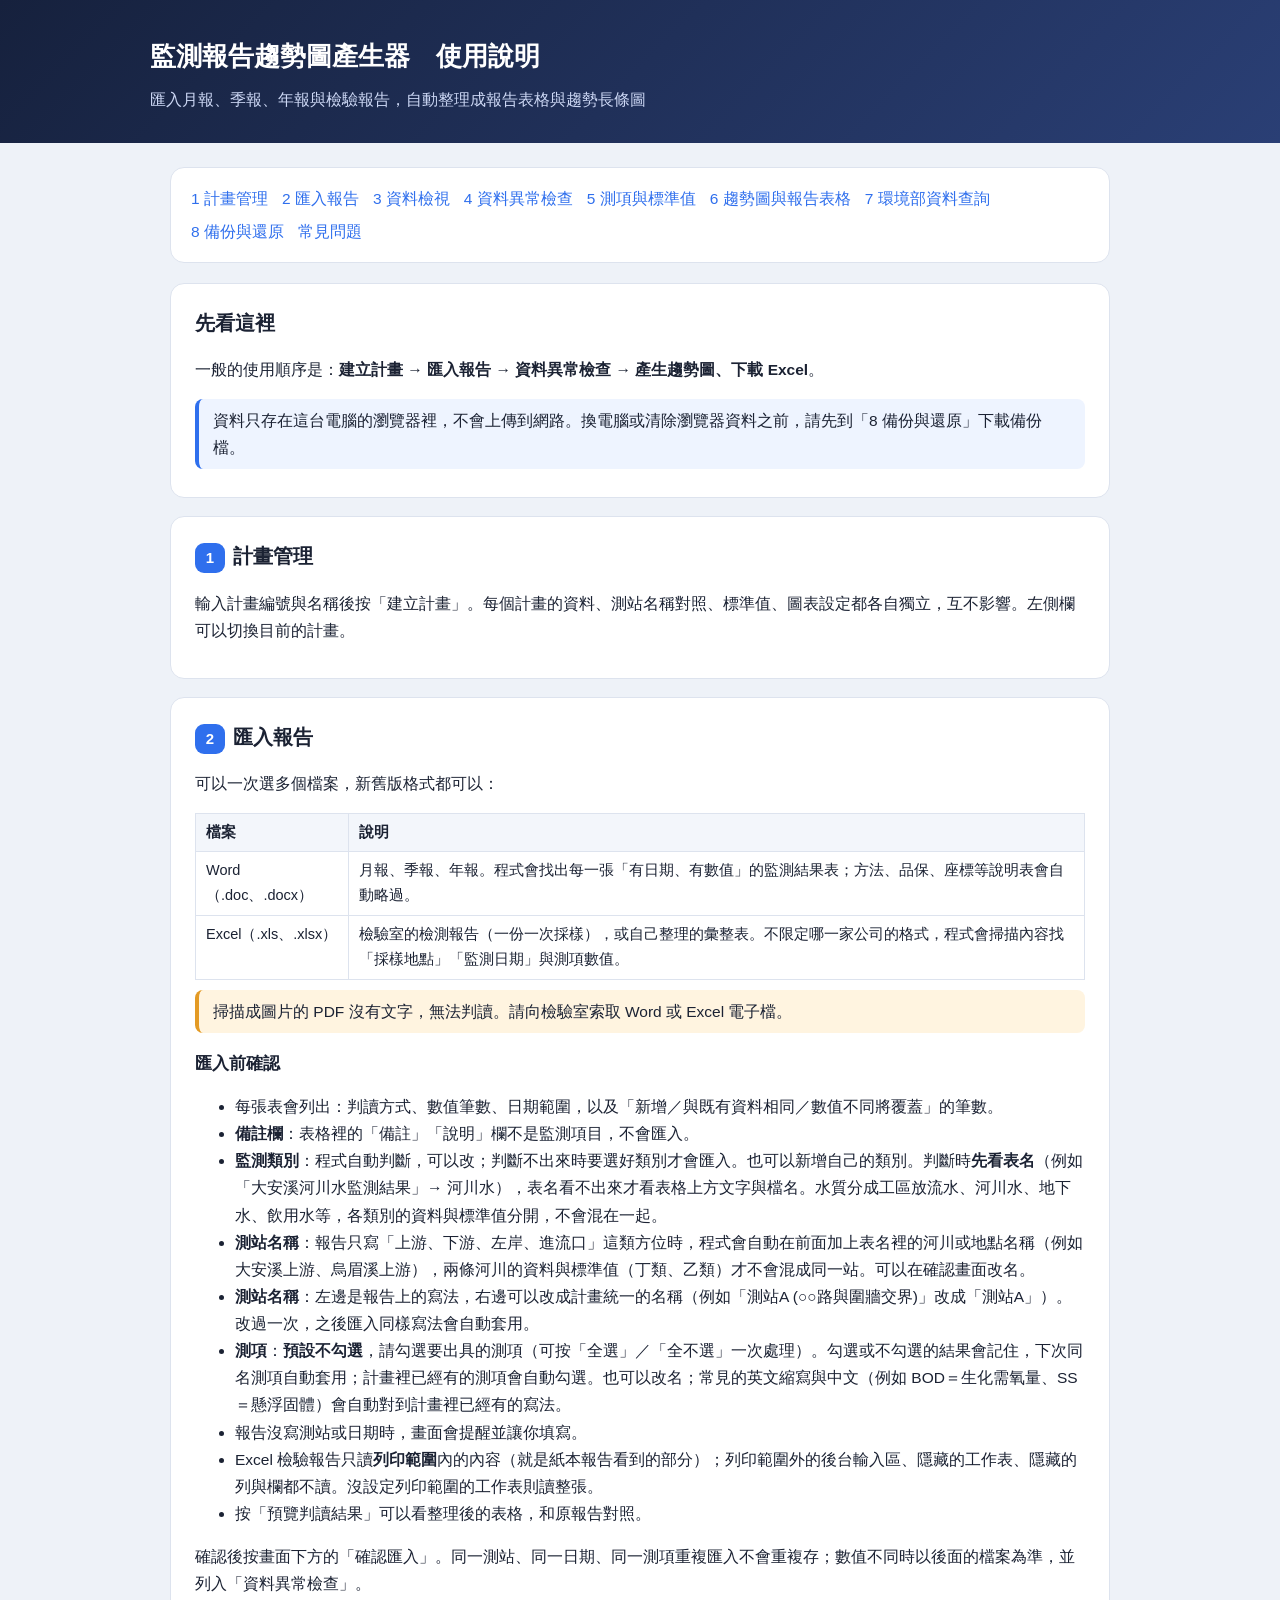
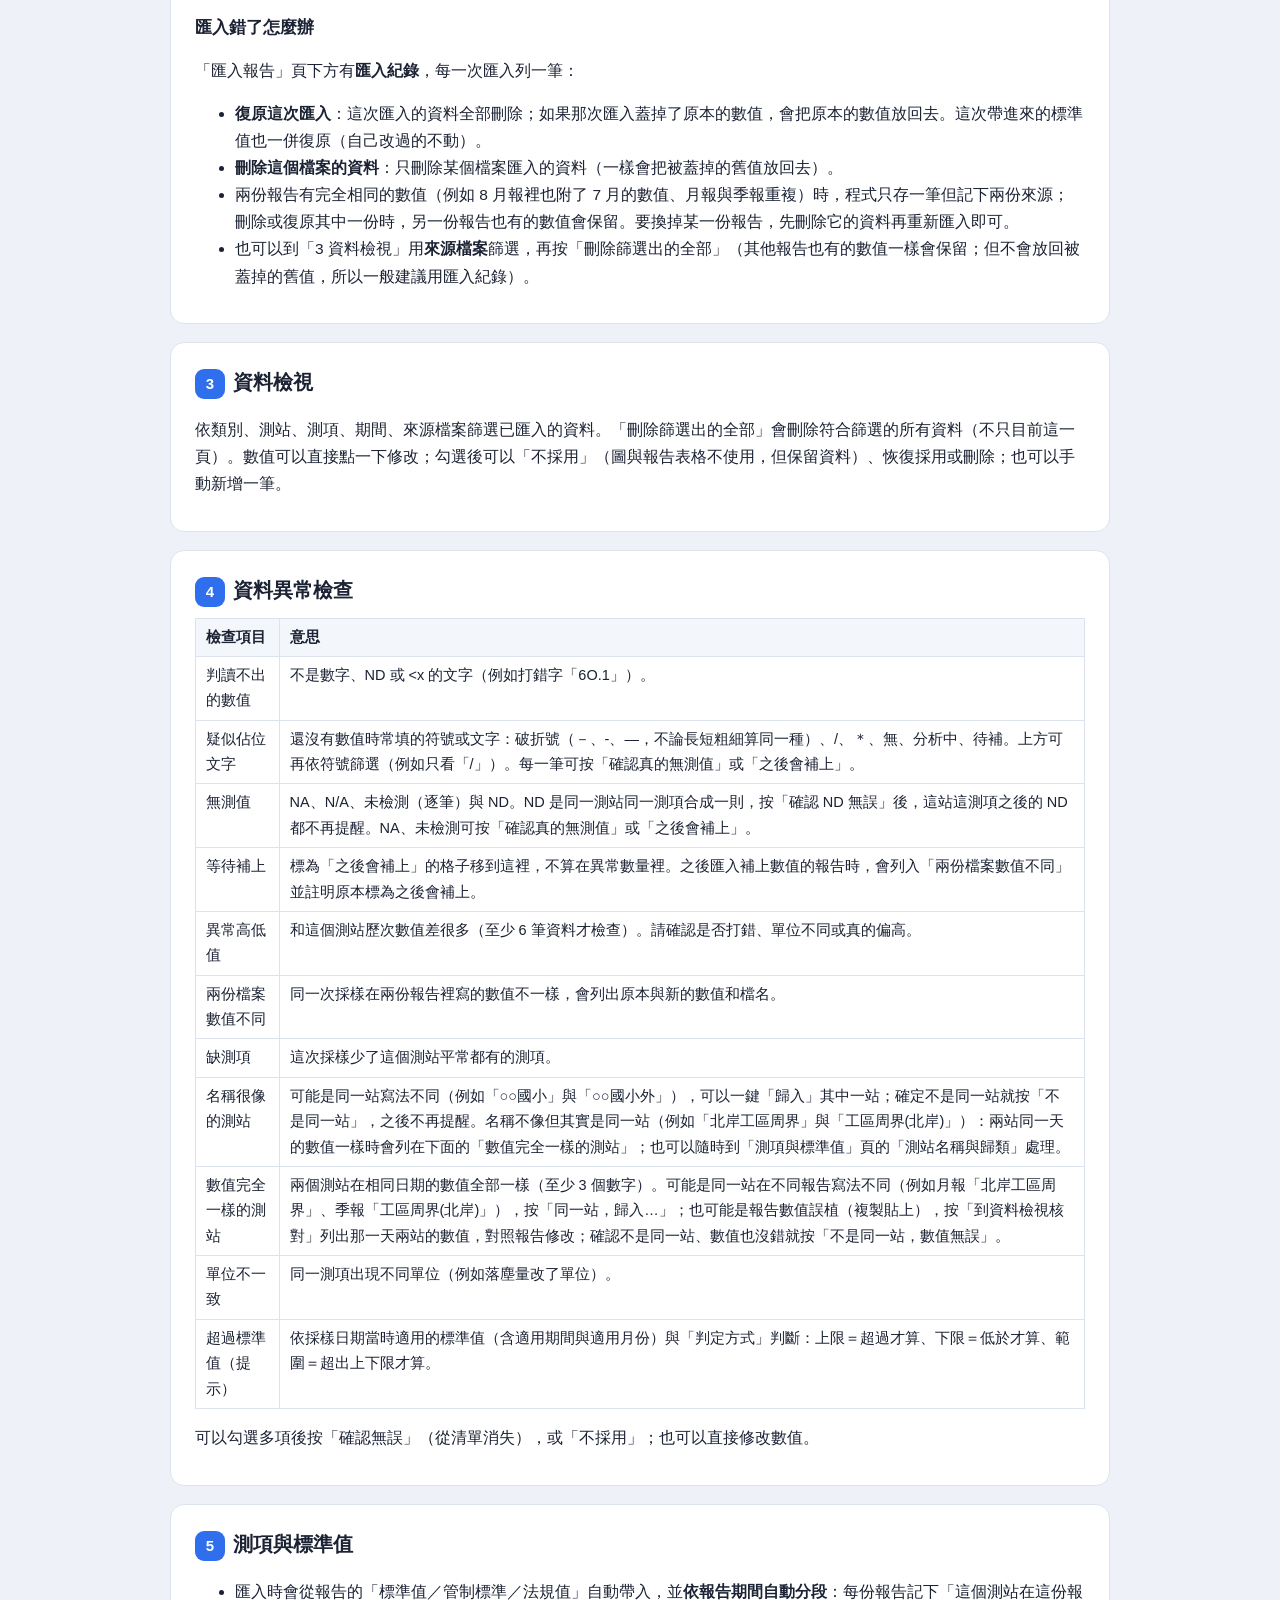
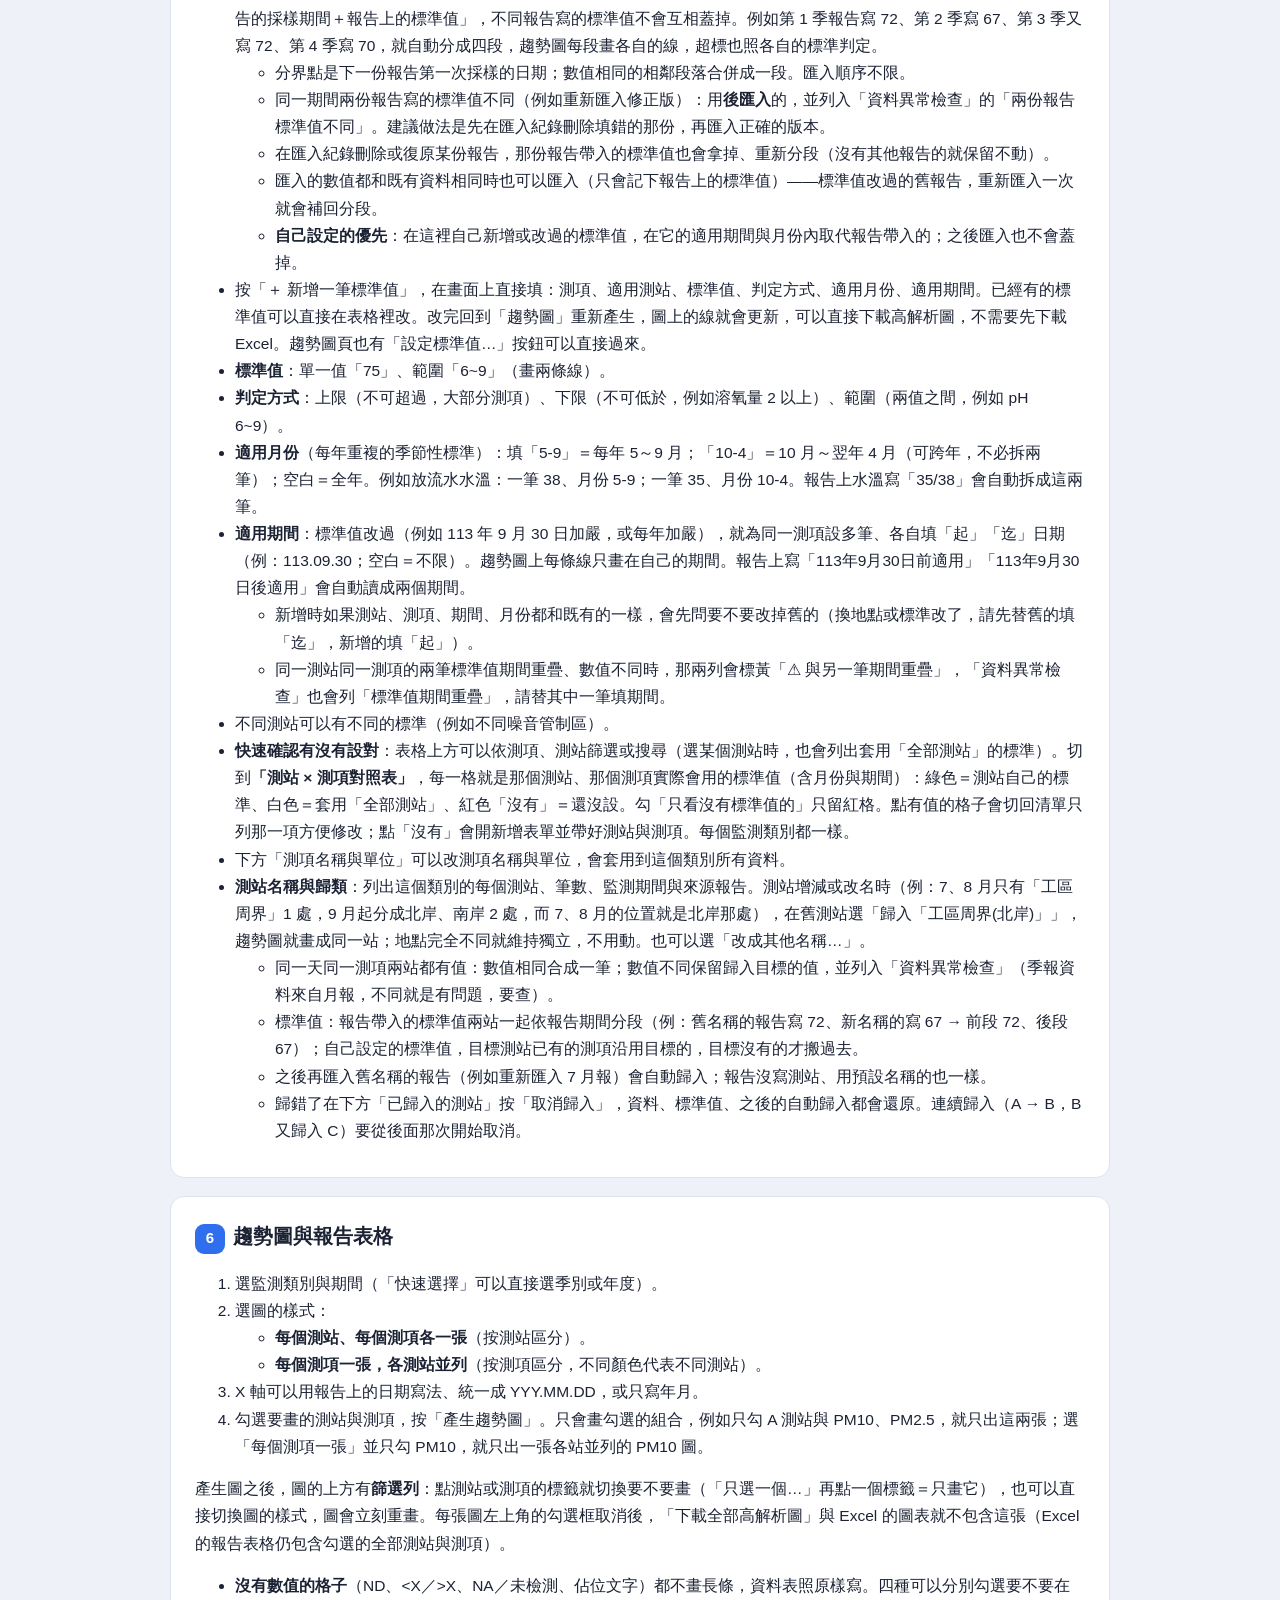
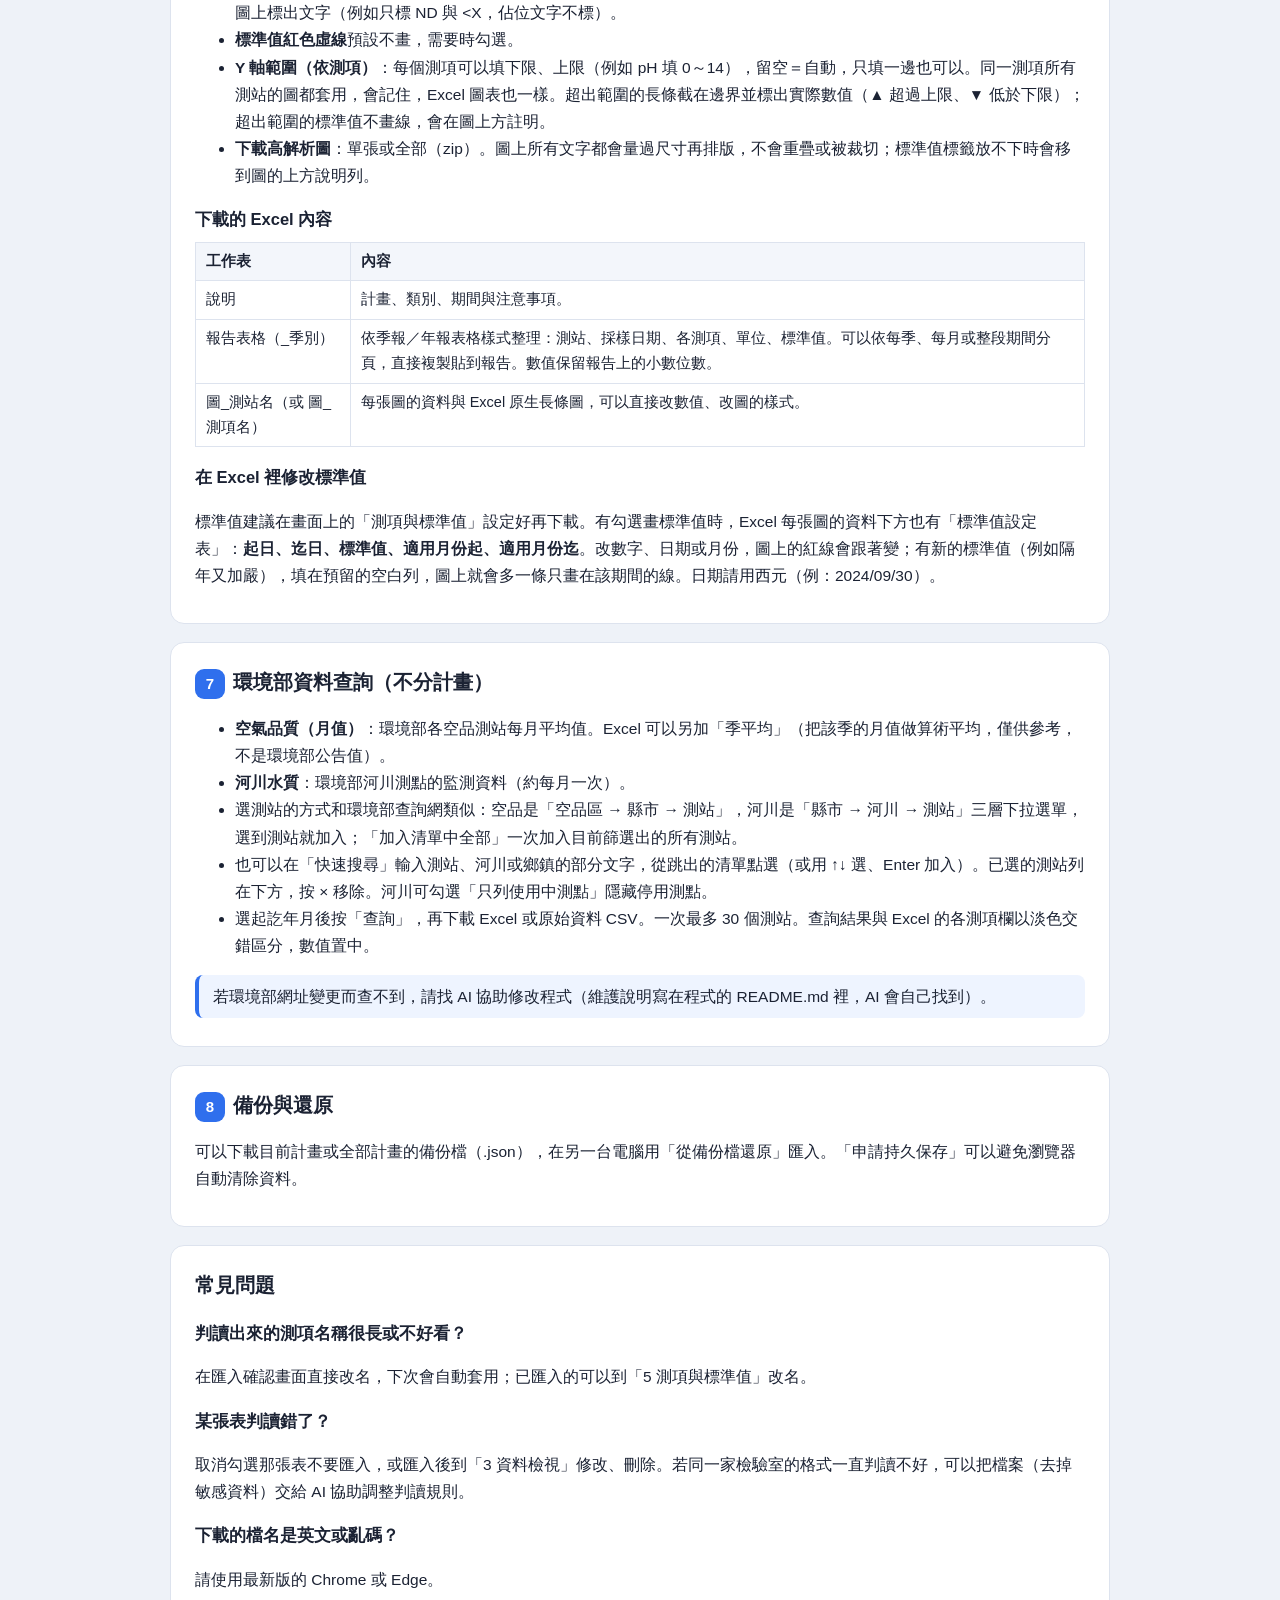
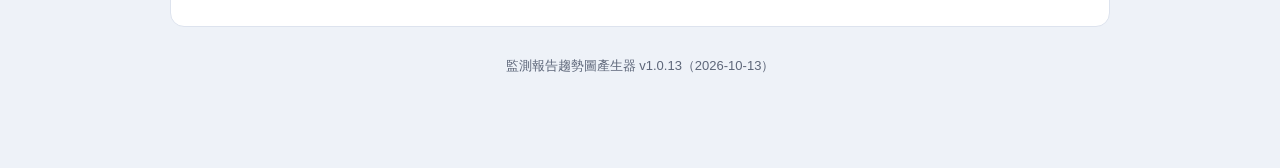
==== 使用說明.html @ b8348042 "v1.0.13" ====
<!doctype html>
<html lang="zh-Hant">
<head>
<meta charset="utf-8">
<meta name="viewport" content="width=device-width, initial-scale=1">
<title>使用說明｜監測報告趨勢圖產生器</title>
<style>
:root { --ink:#1b2233; --muted:#5d6679; --line:#dde3ee; --accent:#2f6fed; --bg:#eef2f8; }
* { box-sizing: border-box; }
body { margin:0; background:var(--bg); color:var(--ink); font-family:"Microsoft JhengHei","微軟正黑體","PingFang TC","Noto Sans TC",sans-serif; line-height:1.75; font-size:15.5px; }
header { background:linear-gradient(135deg,#16213d,#2a3f75); color:#fff; padding:34px 20px 30px; }
header .w, main { max-width:980px; margin:0 auto; }
header h1 { margin:0 0 6px; font-size:26px; }
header p { margin:0; color:#cdd8f5; }
main { padding:24px 20px 60px; }
nav.toc { background:#fff; border:1px solid var(--line); border-radius:14px; padding:14px 20px; margin-bottom:20px; }
nav.toc a { display:inline-block; margin:3px 14px 3px 0; color:var(--accent); text-decoration:none; }
section { background:#fff; border:1px solid var(--line); border-radius:14px; padding:18px 24px; margin-bottom:18px; }
h2 { font-size:20px; margin:4px 0 10px; }
h2 .no { display:inline-grid; place-items:center; width:30px; height:30px; border-radius:9px; background:#2f6fed; color:#fff; font-size:15px; margin-right:8px; }
h3 { font-size:16.5px; margin:16px 0 4px; }
.tip { background:#eef4ff; border-left:4px solid var(--accent); padding:8px 14px; border-radius:8px; margin:10px 0; }
.warn { background:#fff4e0; border-left:4px solid #e39a24; padding:8px 14px; border-radius:8px; margin:10px 0; }
table { border-collapse:collapse; width:100%; margin:8px 0; font-size:14.5px; }
th, td { border:1px solid var(--line); padding:6px 10px; text-align:left; vertical-align:top; }
th { background:#f3f6fb; }
code { background:#f1f3f8; padding:1px 6px; border-radius:5px; }
footer { text-align:center; color:var(--muted); font-size:13px; padding:10px 0 30px; }
</style>
</head>
<body>
<header><div class="w"><h1>監測報告趨勢圖產生器　使用說明</h1><p>匯入月報、季報、年報與檢驗報告，自動整理成報告表格與趨勢長條圖</p></div></header>
<main>
<nav class="toc">
  <a href="#s1">1 計畫管理</a><a href="#s2">2 匯入報告</a><a href="#s3">3 資料檢視</a><a href="#s4">4 資料異常檢查</a><a href="#s5">5 測項與標準值</a><a href="#s6">6 趨勢圖與報告表格</a><a href="#s7">7 環境部資料查詢</a><a href="#s8">8 備份與還原</a><a href="#faq">常見問題</a>
</nav>

<section id="s0">
  <h2>先看這裡</h2>
  <p>一般的使用順序是：<b>建立計畫 → 匯入報告 → 資料異常檢查 → 產生趨勢圖、下載 Excel</b>。</p>
  <div class="tip">資料只存在這台電腦的瀏覽器裡，不會上傳到網路。換電腦或清除瀏覽器資料之前，請先到「8 備份與還原」下載備份檔。</div>
</section>

<section id="s1">
  <h2><span class="no">1</span>計畫管理</h2>
  <p>輸入計畫編號與名稱後按「建立計畫」。每個計畫的資料、測站名稱對照、標準值、圖表設定都各自獨立，互不影響。左側欄可以切換目前的計畫。</p>
</section>

<section id="s2">
  <h2><span class="no">2</span>匯入報告</h2>
  <p>可以一次選多個檔案，新舊版格式都可以：</p>
  <table>
    <tr><th>檔案</th><th>說明</th></tr>
    <tr><td>Word（.doc、.docx）</td><td>月報、季報、年報。程式會找出每一張「有日期、有數值」的監測結果表；方法、品保、座標等說明表會自動略過。</td></tr>
    <tr><td>Excel（.xls、.xlsx）</td><td>檢驗室的檢測報告（一份一次採樣），或自己整理的彙整表。不限定哪一家公司的格式，程式會掃描內容找「採樣地點」「監測日期」與測項數值。</td></tr>
  </table>
  <div class="warn">掃描成圖片的 PDF 沒有文字，無法判讀。請向檢驗室索取 Word 或 Excel 電子檔。</div>
  <h3>匯入前確認</h3>
  <ul>
    <li>每張表會列出：判讀方式、數值筆數、日期範圍，以及「新增／與既有資料相同／數值不同將覆蓋」的筆數。</li>
    <li><b>備註欄</b>：表格裡的「備註」「說明」欄不是監測項目，不會匯入。</li>
    <li><b>監測類別</b>：程式自動判斷，可以改；判斷不出來時要選好類別才會匯入。也可以新增自己的類別。判斷時<b>先看表名</b>（例如「大安溪河川水監測結果」→ 河川水），表名看不出來才看表格上方文字與檔名。水質分成工區放流水、河川水、地下水、飲用水等，各類別的資料與標準值分開，不會混在一起。</li>
    <li><b>測站名稱</b>：報告只寫「上游、下游、左岸、進流口」這類方位時，程式會自動在前面加上表名裡的河川或地點名稱（例如大安溪上游、烏眉溪上游），兩條河川的資料與標準值（丁類、乙類）才不會混成同一站。可以在確認畫面改名。</li>
    <li><b>測站名稱</b>：左邊是報告上的寫法，右邊可以改成計畫統一的名稱（例如「測站A (○○路與圍牆交界)」改成「測站A」）。改過一次，之後匯入同樣寫法會自動套用。</li>
    <li><b>測項</b>：<b>預設不勾選</b>，請勾選要出具的測項（可按「全選」／「全不選」一次處理）。勾選或不勾選的結果會記住，下次同名測項自動套用；計畫裡已經有的測項會自動勾選。也可以改名；常見的英文縮寫與中文（例如 BOD＝生化需氧量、SS＝懸浮固體）會自動對到計畫裡已經有的寫法。</li>
    <li>報告沒寫測站或日期時，畫面會提醒並讓你填寫。</li>
    <li>Excel 檢驗報告只讀<b>列印範圍</b>內的內容（就是紙本報告看到的部分）；列印範圍外的後台輸入區、隱藏的工作表、隱藏的列與欄都不讀。沒設定列印範圍的工作表則讀整張。</li>
    <li>按「預覽判讀結果」可以看整理後的表格，和原報告對照。</li>
  </ul>
  <p>確認後按畫面下方的「確認匯入」。同一測站、同一日期、同一測項重複匯入不會重複存；數值不同時以後面的檔案為準，並列入「資料異常檢查」。</p>
  <h3>匯入錯了怎麼辦</h3>
  <p>「匯入報告」頁下方有<b>匯入紀錄</b>，每一次匯入列一筆：</p>
  <ul>
    <li><b>復原這次匯入</b>：這次匯入的資料全部刪除；如果那次匯入蓋掉了原本的數值，會把原本的數值放回去。這次帶進來的標準值也一併復原（自己改過的不動）。</li>
    <li><b>刪除這個檔案的資料</b>：只刪除某個檔案匯入的資料（一樣會把被蓋掉的舊值放回去）。</li>
    <li>兩份報告有完全相同的數值（例如 8 月報裡也附了 7 月的數值、月報與季報重複）時，程式只存一筆但記下兩份來源；刪除或復原其中一份時，另一份報告也有的數值會保留。要換掉某一份報告，先刪除它的資料再重新匯入即可。</li>
    <li>也可以到「3 資料檢視」用<b>來源檔案</b>篩選，再按「刪除篩選出的全部」（其他報告也有的數值一樣會保留；但不會放回被蓋掉的舊值，所以一般建議用匯入紀錄）。</li>
  </ul>
</section>

<section id="s3">
  <h2><span class="no">3</span>資料檢視</h2>
  <p>依類別、測站、測項、期間、來源檔案篩選已匯入的資料。「刪除篩選出的全部」會刪除符合篩選的所有資料（不只目前這一頁）。數值可以直接點一下修改；勾選後可以「不採用」（圖與報告表格不使用，但保留資料）、恢復採用或刪除；也可以手動新增一筆。</p>
</section>

<section id="s4">
  <h2><span class="no">4</span>資料異常檢查</h2>
  <table>
    <tr><th>檢查項目</th><th>意思</th></tr>
    <tr><td>判讀不出的數值</td><td>不是數字、ND 或 &lt;x 的文字（例如打錯字「6O.1」）。</td></tr>
    <tr><td>疑似佔位文字</td><td>還沒有數值時常填的符號或文字：破折號（－、-、—，不論長短粗細算同一種）、/、＊、無、分析中、待補。上方可再依符號篩選（例如只看「/」）。每一筆可按「確認真的無測值」或「之後會補上」。</td></tr>
    <tr><td>無測值</td><td>NA、N/A、未檢測（逐筆）與 ND。ND 是同一測站同一測項合成一則，按「確認 ND 無誤」後，這站這測項之後的 ND 都不再提醒。NA、未檢測可按「確認真的無測值」或「之後會補上」。</td></tr>
    <tr><td>等待補上</td><td>標為「之後會補上」的格子移到這裡，不算在異常數量裡。之後匯入補上數值的報告時，會列入「兩份檔案數值不同」並註明原本標為之後會補上。</td></tr>
    <tr><td>異常高低值</td><td>和這個測站歷次數值差很多（至少 6 筆資料才檢查）。請確認是否打錯、單位不同或真的偏高。</td></tr>
    <tr><td>兩份檔案數值不同</td><td>同一次採樣在兩份報告裡寫的數值不一樣，會列出原本與新的數值和檔名。</td></tr>
    <tr><td>缺測項</td><td>這次採樣少了這個測站平常都有的測項。</td></tr>
    <tr><td>名稱很像的測站</td><td>可能是同一站寫法不同（例如「○○國小」與「○○國小外」），可以一鍵「歸入」其中一站；確定不是同一站就按「不是同一站」，之後不再提醒。名稱不像但其實是同一站（例如「北岸工區周界」與「工區周界(北岸)」）：兩站同一天的數值一樣時會列在下面的「數值完全一樣的測站」；也可以隨時到「測項與標準值」頁的「測站名稱與歸類」處理。</td></tr>
    <tr><td>數值完全一樣的測站</td><td>兩個測站在相同日期的數值全部一樣（至少 3 個數字）。可能是同一站在不同報告寫法不同（例如月報「北岸工區周界」、季報「工區周界(北岸)」），按「同一站，歸入…」；也可能是報告數值誤植（複製貼上），按「到資料檢視核對」列出那一天兩站的數值，對照報告修改；確認不是同一站、數值也沒錯就按「不是同一站，數值無誤」。</td></tr>
    <tr><td>單位不一致</td><td>同一測項出現不同單位（例如落塵量改了單位）。</td></tr>
    <tr><td>超過標準值（提示）</td><td>依採樣日期當時適用的標準值（含適用期間與適用月份）與「判定方式」判斷：上限＝超過才算、下限＝低於才算、範圍＝超出上下限才算。</td></tr>
  </table>
  <p>可以勾選多項後按「確認無誤」（從清單消失），或「不採用」；也可以直接修改數值。</p>
</section>

<section id="s5">
  <h2><span class="no">5</span>測項與標準值</h2>
  <ul>
    <li>匯入時會從報告的「標準值／管制標準／法規值」自動帶入，並<b>依報告期間自動分段</b>：每份報告記下「這個測站在這份報告的採樣期間＋報告上的標準值」，不同報告寫的標準值不會互相蓋掉。例如第 1 季報告寫 72、第 2 季寫 67、第 3 季又寫 72、第 4 季寫 70，就自動分成四段，趨勢圖每段畫各自的線，超標也照各自的標準判定。
      <ul>
        <li>分界點是下一份報告第一次採樣的日期；數值相同的相鄰段落合併成一段。匯入順序不限。</li>
        <li>同一期間兩份報告寫的標準值不同（例如重新匯入修正版）：用<b>後匯入</b>的，並列入「資料異常檢查」的「兩份報告標準值不同」。建議做法是先在匯入紀錄刪除填錯的那份，再匯入正確的版本。</li>
        <li>在匯入紀錄刪除或復原某份報告，那份報告帶入的標準值也會拿掉、重新分段（沒有其他報告的就保留不動）。</li>
        <li>匯入的數值都和既有資料相同時也可以匯入（只會記下報告上的標準值）——標準值改過的舊報告，重新匯入一次就會補回分段。</li>
        <li><b>自己設定的優先</b>：在這裡自己新增或改過的標準值，在它的適用期間與月份內取代報告帶入的；之後匯入也不會蓋掉。</li>
      </ul></li>
    <li>按「＋ 新增一筆標準值」，在畫面上直接填：測項、適用測站、標準值、判定方式、適用月份、適用期間。已經有的標準值可以直接在表格裡改。改完回到「趨勢圖」重新產生，圖上的線就會更新，可以直接下載高解析圖，不需要先下載 Excel。趨勢圖頁也有「設定標準值…」按鈕可以直接過來。</li>
    <li><b>標準值</b>：單一值「75」、範圍「6~9」（畫兩條線）。</li>
    <li><b>判定方式</b>：上限（不可超過，大部分測項）、下限（不可低於，例如溶氧量 2 以上）、範圍（兩值之間，例如 pH 6~9）。</li>
    <li><b>適用月份</b>（每年重複的季節性標準）：填「5-9」＝每年 5～9 月；「10-4」＝10 月～翌年 4 月（可跨年，不必拆兩筆）；空白＝全年。例如放流水水溫：一筆 38、月份 5-9；一筆 35、月份 10-4。報告上水溫寫「35/38」會自動拆成這兩筆。</li>
    <li><b>適用期間</b>：標準值改過（例如 113 年 9 月 30 日加嚴，或每年加嚴），就為同一測項設多筆、各自填「起」「迄」日期（例：113.09.30；空白＝不限）。趨勢圖上每條線只畫在自己的期間。報告上寫「113年9月30日前適用」「113年9月30日後適用」會自動讀成兩個期間。
      <ul>
        <li>新增時如果測站、測項、期間、月份都和既有的一樣，會先問要不要改掉舊的（換地點或標準改了，請先替舊的填「迄」，新增的填「起」）。</li>
        <li>同一測站同一測項的兩筆標準值期間重疊、數值不同時，那兩列會標黃「⚠ 與另一筆期間重疊」，「資料異常檢查」也會列「標準值期間重疊」，請替其中一筆填期間。</li>
      </ul></li>
    <li>不同測站可以有不同的標準（例如不同噪音管制區）。</li>
    <li><b>快速確認有沒有設對</b>：表格上方可以依測項、測站篩選或搜尋（選某個測站時，也會列出套用「全部測站」的標準）。切到<b>「測站 × 測項對照表」</b>，每一格就是那個測站、那個測項實際會用的標準值（含月份與期間）：綠色＝測站自己的標準、白色＝套用「全部測站」、紅色「沒有」＝還沒設。勾「只看沒有標準值的」只留紅格。點有值的格子會切回清單只列那一項方便修改；點「沒有」會開新增表單並帶好測站與測項。每個監測類別都一樣。</li>
    <li>下方「測項名稱與單位」可以改測項名稱與單位，會套用到這個類別所有資料。</li>
    <li><b>測站名稱與歸類</b>：列出這個類別的每個測站、筆數、監測期間與來源報告。測站增減或改名時（例：7、8 月只有「工區周界」1 處，9 月起分成北岸、南岸 2 處，而 7、8 月的位置就是北岸那處），在舊測站選「歸入「工區周界(北岸)」」，趨勢圖就畫成同一站；地點完全不同就維持獨立，不用動。也可以選「改成其他名稱…」。
      <ul>
        <li>同一天同一測項兩站都有值：數值相同合成一筆；數值不同保留歸入目標的值，並列入「資料異常檢查」（季報資料來自月報，不同就是有問題，要查）。</li>
        <li>標準值：報告帶入的標準值兩站一起依報告期間分段（例：舊名稱的報告寫 72、新名稱的寫 67 → 前段 72、後段 67）；自己設定的標準值，目標測站已有的測項沿用目標的，目標沒有的才搬過去。</li>
        <li>之後再匯入舊名稱的報告（例如重新匯入 7 月報）會自動歸入；報告沒寫測站、用預設名稱的也一樣。</li>
        <li>歸錯了在下方「已歸入的測站」按「取消歸入」，資料、標準值、之後的自動歸入都會還原。連續歸入（A → B，B 又歸入 C）要從後面那次開始取消。</li>
      </ul>
    </li>
  </ul>
</section>

<section id="s6">
  <h2><span class="no">6</span>趨勢圖與報告表格</h2>
  <ol>
    <li>選監測類別與期間（「快速選擇」可以直接選季別或年度）。</li>
    <li>選圖的樣式：
      <ul><li><b>每個測站、每個測項各一張</b>（按測站區分）。</li><li><b>每個測項一張，各測站並列</b>（按測項區分，不同顏色代表不同測站）。</li></ul></li>
    <li>X 軸可以用報告上的日期寫法、統一成 YYY.MM.DD，或只寫年月。</li>
    <li>勾選要畫的測站與測項，按「產生趨勢圖」。只會畫勾選的組合，例如只勾 A 測站與 PM10、PM2.5，就只出這兩張；選「每個測項一張」並只勾 PM10，就只出一張各站並列的 PM10 圖。</li>
  </ol>
  <p>產生圖之後，圖的上方有<b>篩選列</b>：點測站或測項的標籤就切換要不要畫（「只選一個…」再點一個標籤＝只畫它），也可以直接切換圖的樣式，圖會立刻重畫。每張圖左上角的勾選框取消後，「下載全部高解析圖」與 Excel 的圖表就不包含這張（Excel 的報告表格仍包含勾選的全部測站與測項）。</p>
  <ul>
    <li><b>沒有數值的格子</b>（ND、&lt;X／&gt;X、NA／未檢測、佔位文字）都不畫長條，資料表照原樣寫。四種可以分別勾選要不要在圖上標出文字（例如只標 ND 與 &lt;X，佔位文字不標）。</li>
    <li><b>標準值紅色虛線</b>預設不畫，需要時勾選。</li>
    <li><b>Y 軸範圍（依測項）</b>：每個測項可以填下限、上限（例如 pH 填 0～14），留空＝自動，只填一邊也可以。同一測項所有測站的圖都套用，會記住，Excel 圖表也一樣。超出範圍的長條截在邊界並標出實際數值（▲ 超過上限、▼ 低於下限）；超出範圍的標準值不畫線，會在圖上方註明。</li>
    <li><b>下載高解析圖</b>：單張或全部（zip）。圖上所有文字都會量過尺寸再排版，不會重疊或被裁切；標準值標籤放不下時會移到圖的上方說明列。</li>
  </ul>
  <h3>下載的 Excel 內容</h3>
  <table>
    <tr><th>工作表</th><th>內容</th></tr>
    <tr><td>說明</td><td>計畫、類別、期間與注意事項。</td></tr>
    <tr><td>報告表格（_季別）</td><td>依季報／年報表格樣式整理：測站、採樣日期、各測項、單位、標準值。可以依每季、每月或整段期間分頁，直接複製貼到報告。數值保留報告上的小數位數。</td></tr>
    <tr><td>圖_測站名（或 圖_測項名）</td><td>每張圖的資料與 Excel 原生長條圖，可以直接改數值、改圖的樣式。</td></tr>
  </table>
  <h3>在 Excel 裡修改標準值</h3>
  <p>標準值建議在畫面上的「測項與標準值」設定好再下載。有勾選畫標準值時，Excel 每張圖的資料下方也有「標準值設定表」：<b>起日、迄日、標準值、適用月份起、適用月份迄</b>。改數字、日期或月份，圖上的紅線會跟著變；有新的標準值（例如隔年又加嚴），填在預留的空白列，圖上就會多一條只畫在該期間的線。日期請用西元（例：2024/09/30）。</p>
</section>

<section id="s7">
  <h2><span class="no">7</span>環境部資料查詢（不分計畫）</h2>
  <ul>
    <li><b>空氣品質（月值）</b>：環境部各空品測站每月平均值。Excel 可以另加「季平均」（把該季的月值做算術平均，僅供參考，不是環境部公告值）。</li>
    <li><b>河川水質</b>：環境部河川測點的監測資料（約每月一次）。</li>
    <li>選測站的方式和環境部查詢網類似：空品是「空品區 → 縣市 → 測站」，河川是「縣市 → 河川 → 測站」三層下拉選單，選到測站就加入；「加入清單中全部」一次加入目前篩選出的所有測站。</li>
    <li>也可以在「快速搜尋」輸入測站、河川或鄉鎮的部分文字，從跳出的清單點選（或用 ↑↓ 選、Enter 加入）。已選的測站列在下方，按 × 移除。河川可勾選「只列使用中測點」隱藏停用測點。</li>
    <li>選起訖年月後按「查詢」，再下載 Excel 或原始資料 CSV。一次最多 30 個測站。查詢結果與 Excel 的各測項欄以淡色交錯區分，數值置中。</li>
  </ul>
  <div class="tip">若環境部網址變更而查不到，請找 AI 協助修改程式（維護說明寫在程式的 README.md 裡，AI 會自己找到）。</div>
</section>

<section id="s8">
  <h2><span class="no">8</span>備份與還原</h2>
  <p>可以下載目前計畫或全部計畫的備份檔（.json），在另一台電腦用「從備份檔還原」匯入。「申請持久保存」可以避免瀏覽器自動清除資料。</p>
</section>

<section id="faq">
  <h2>常見問題</h2>
  <h3>判讀出來的測項名稱很長或不好看？</h3>
  <p>在匯入確認畫面直接改名，下次會自動套用；已匯入的可以到「5 測項與標準值」改名。</p>
  <h3>某張表判讀錯了？</h3>
  <p>取消勾選那張表不要匯入，或匯入後到「3 資料檢視」修改、刪除。若同一家檢驗室的格式一直判讀不好，可以把檔案（去掉敏感資料）交給 AI 協助調整判讀規則。</p>
  <h3>下載的檔名是英文或亂碼？</h3>
  <p>請使用最新版的 Chrome 或 Edge。</p>
</section>
<footer>監測報告趨勢圖產生器 v1.0.13（2026-10-13）</footer>
</main>
</body>
</html>
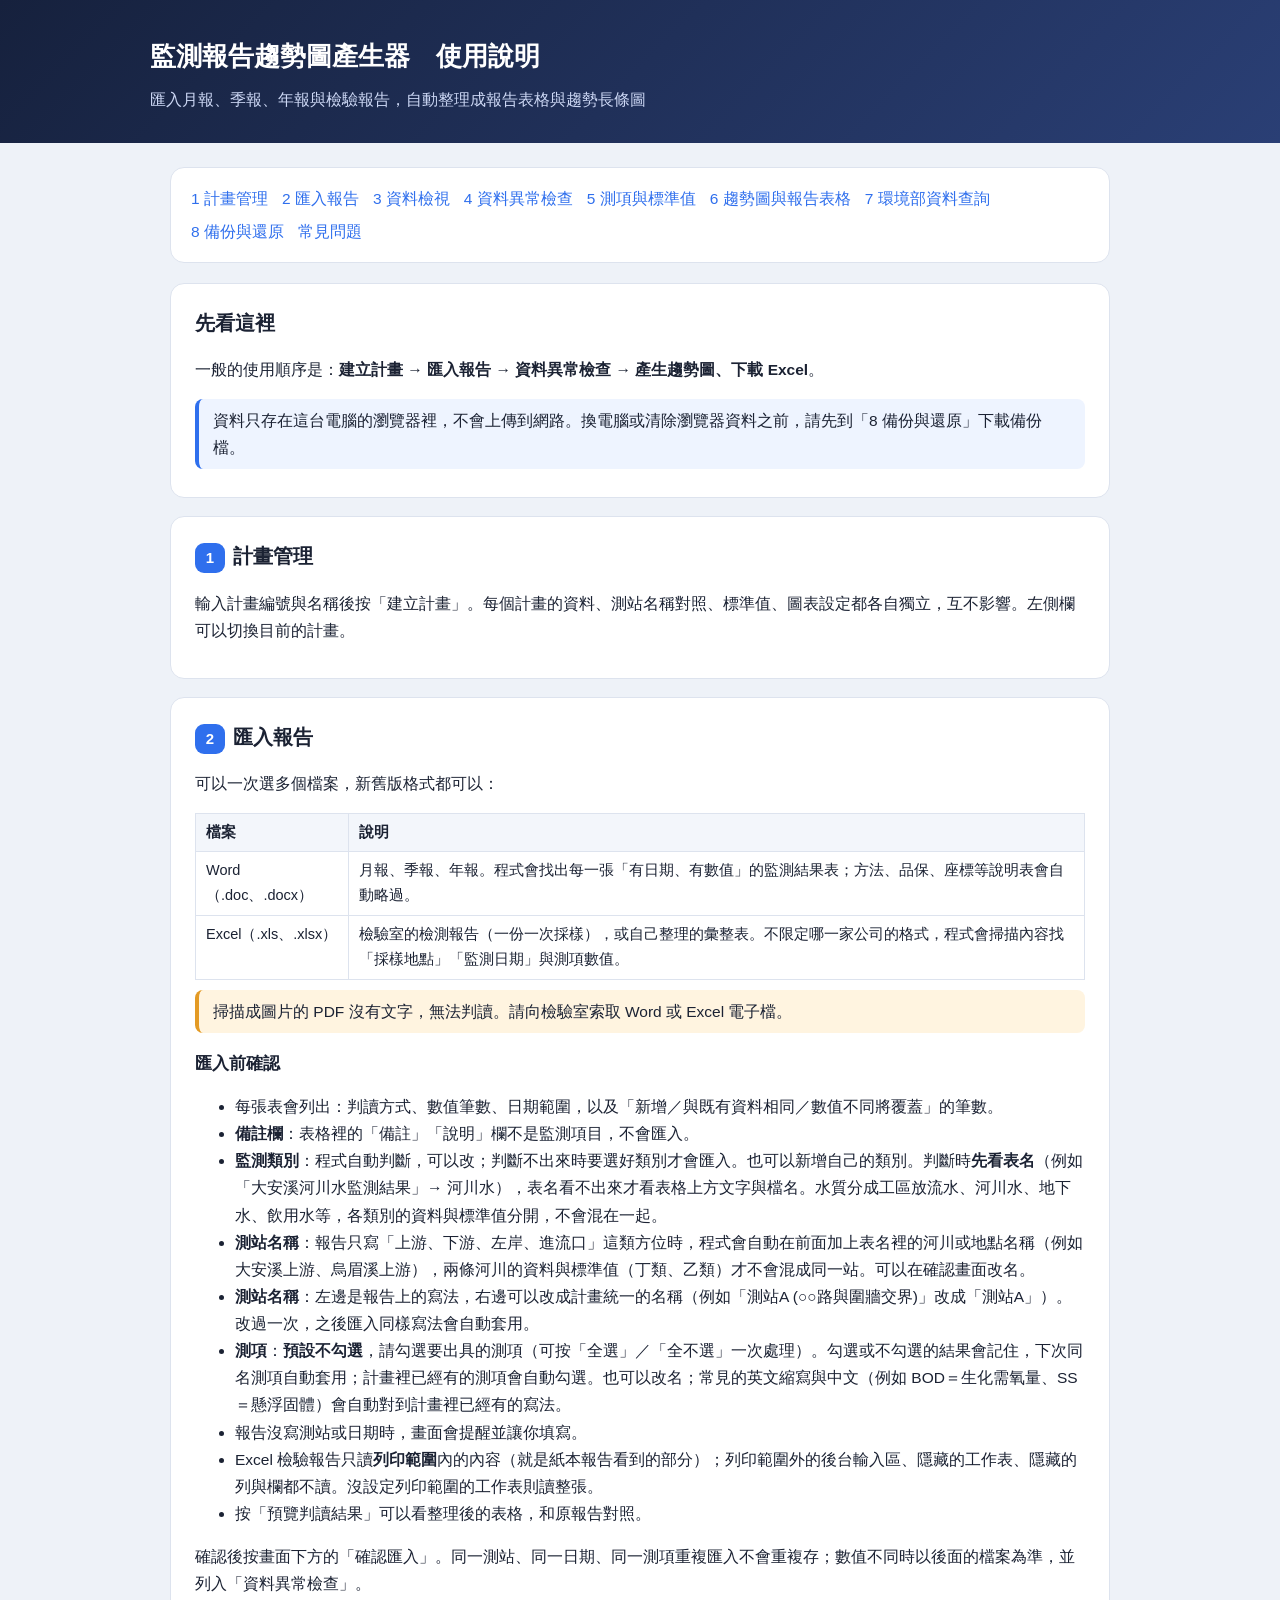
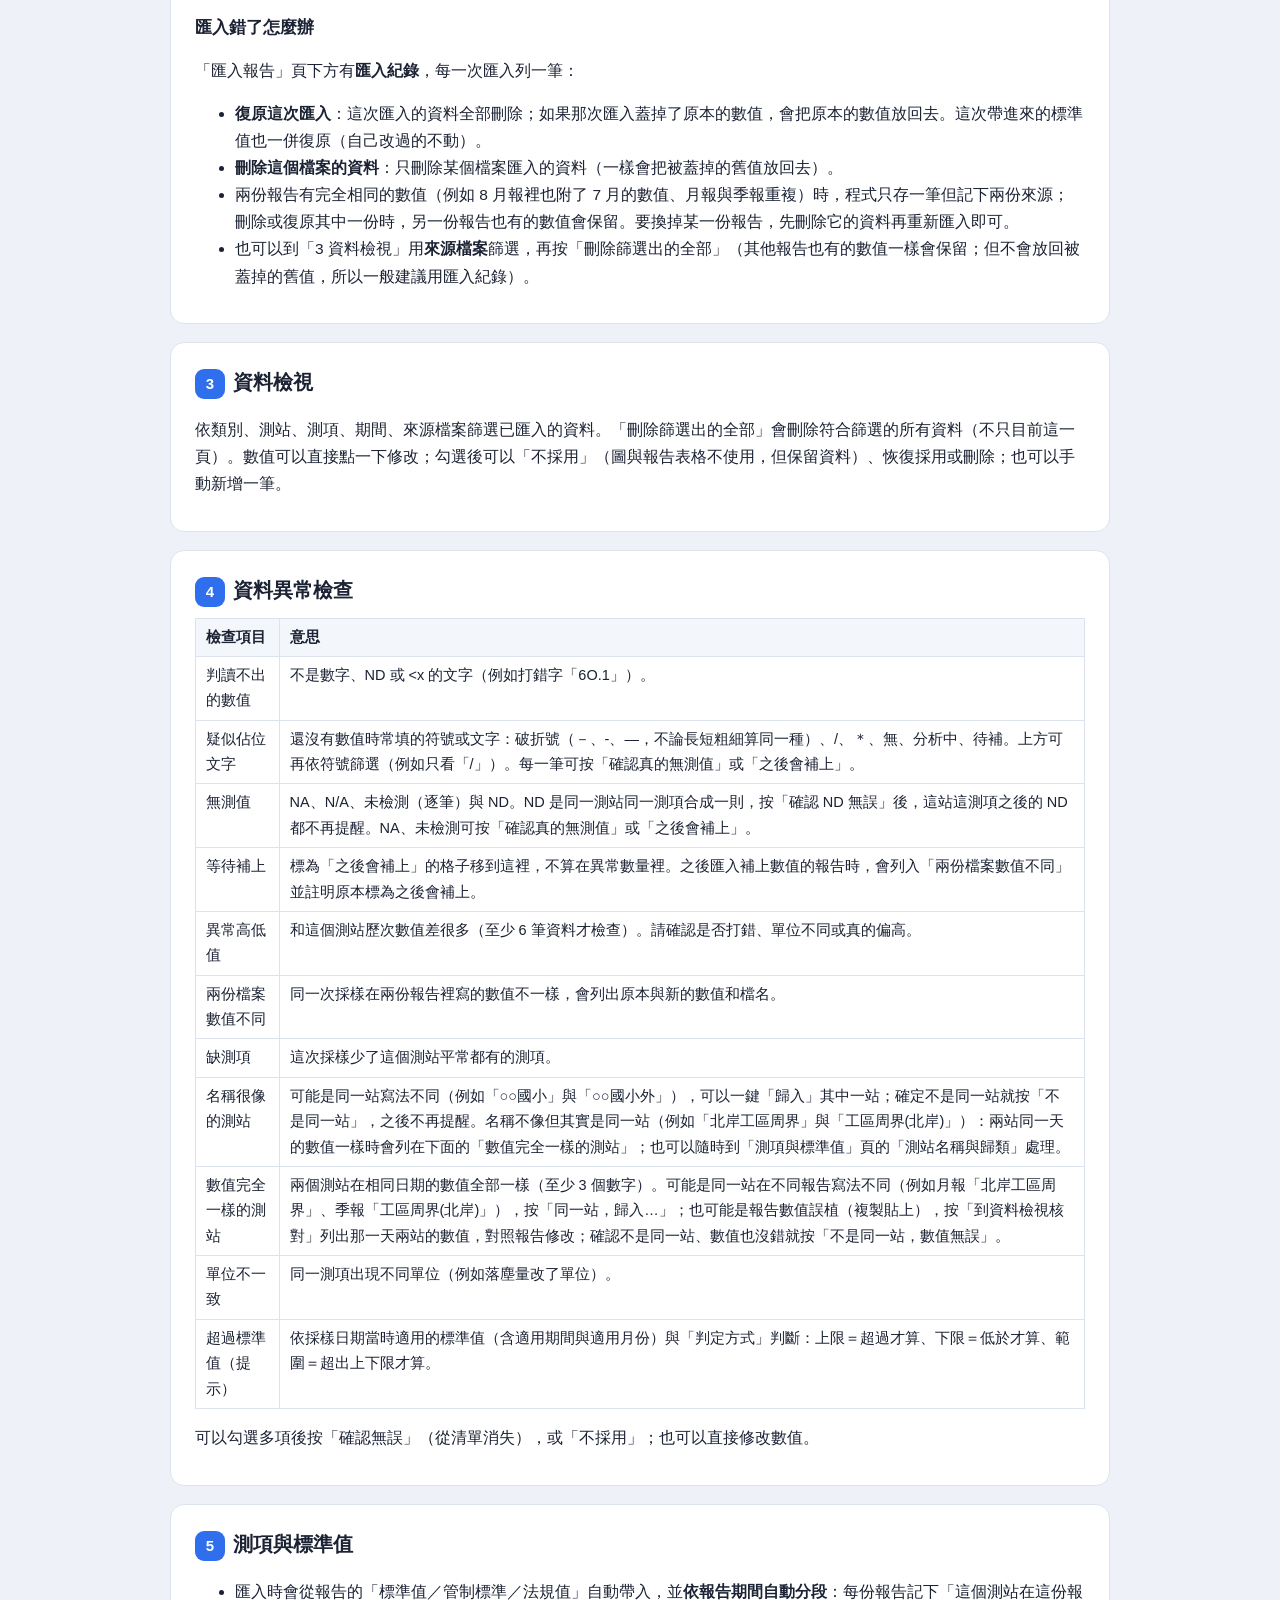
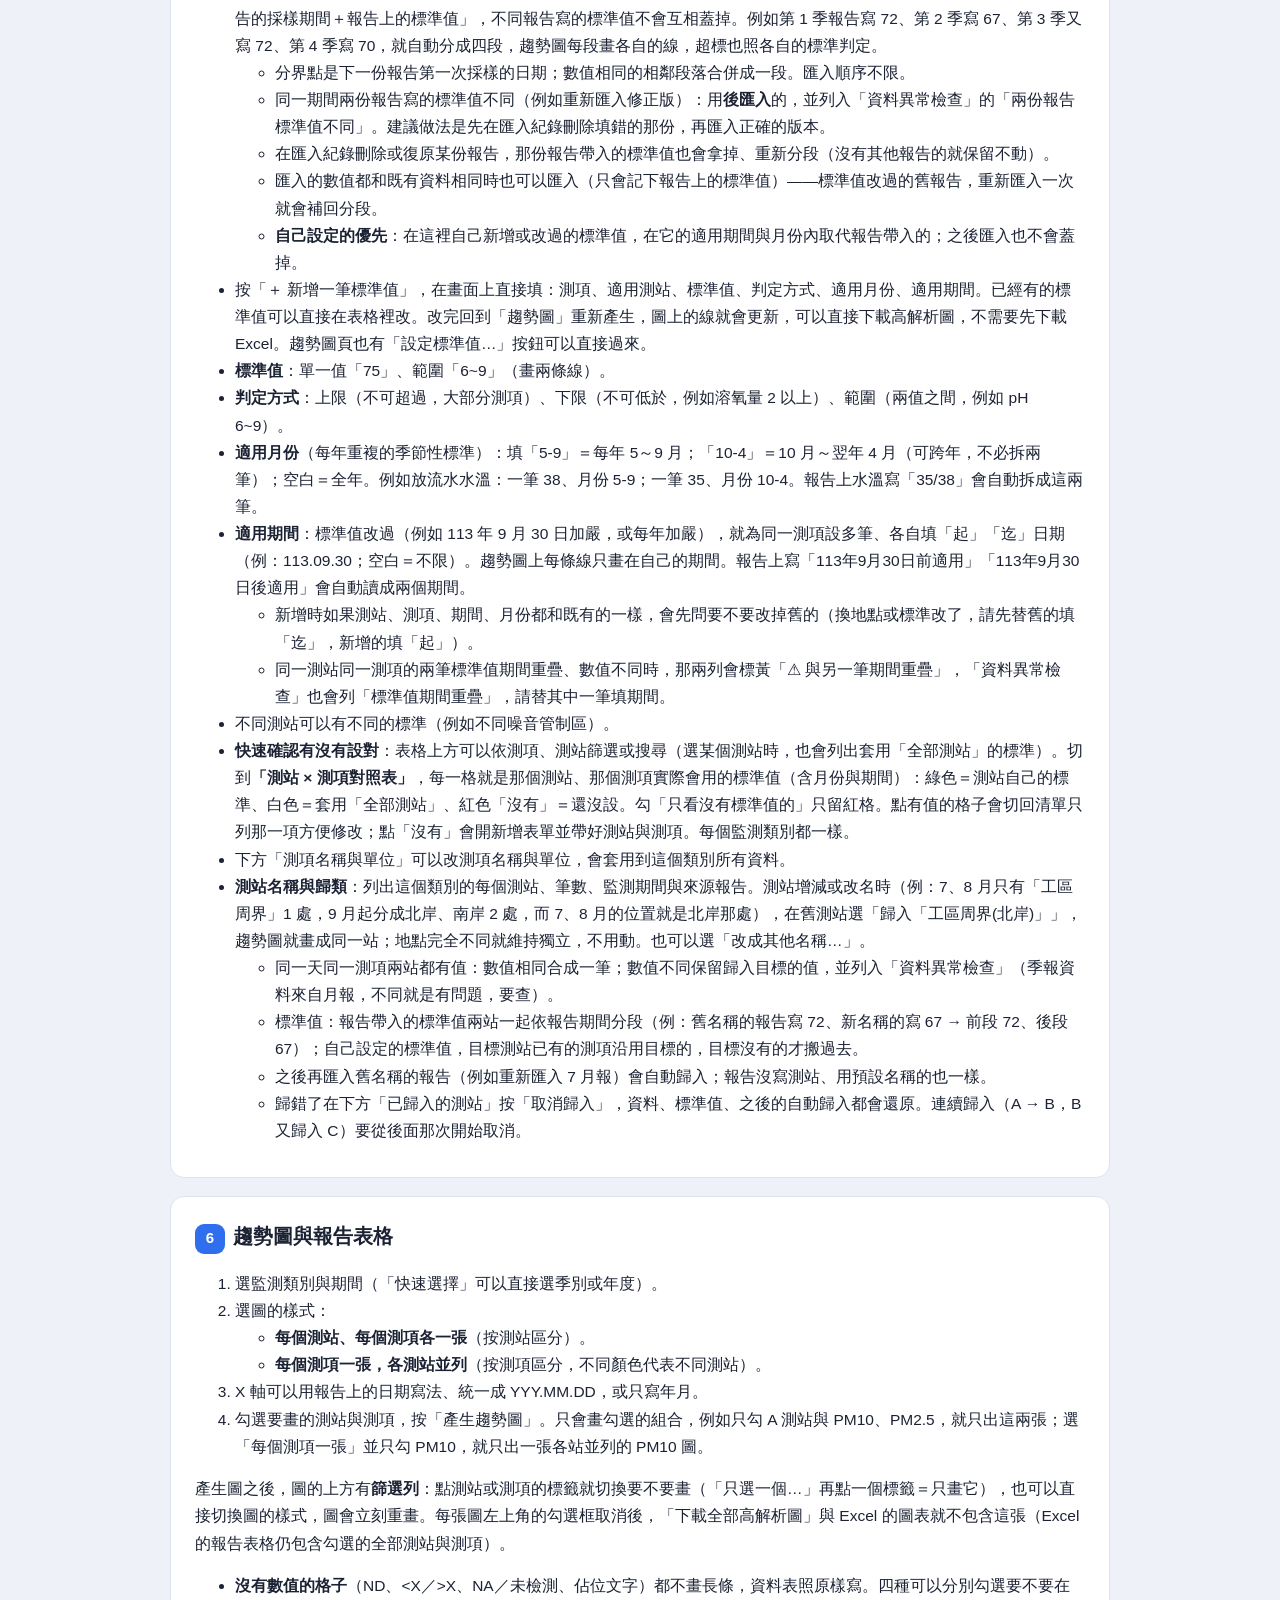
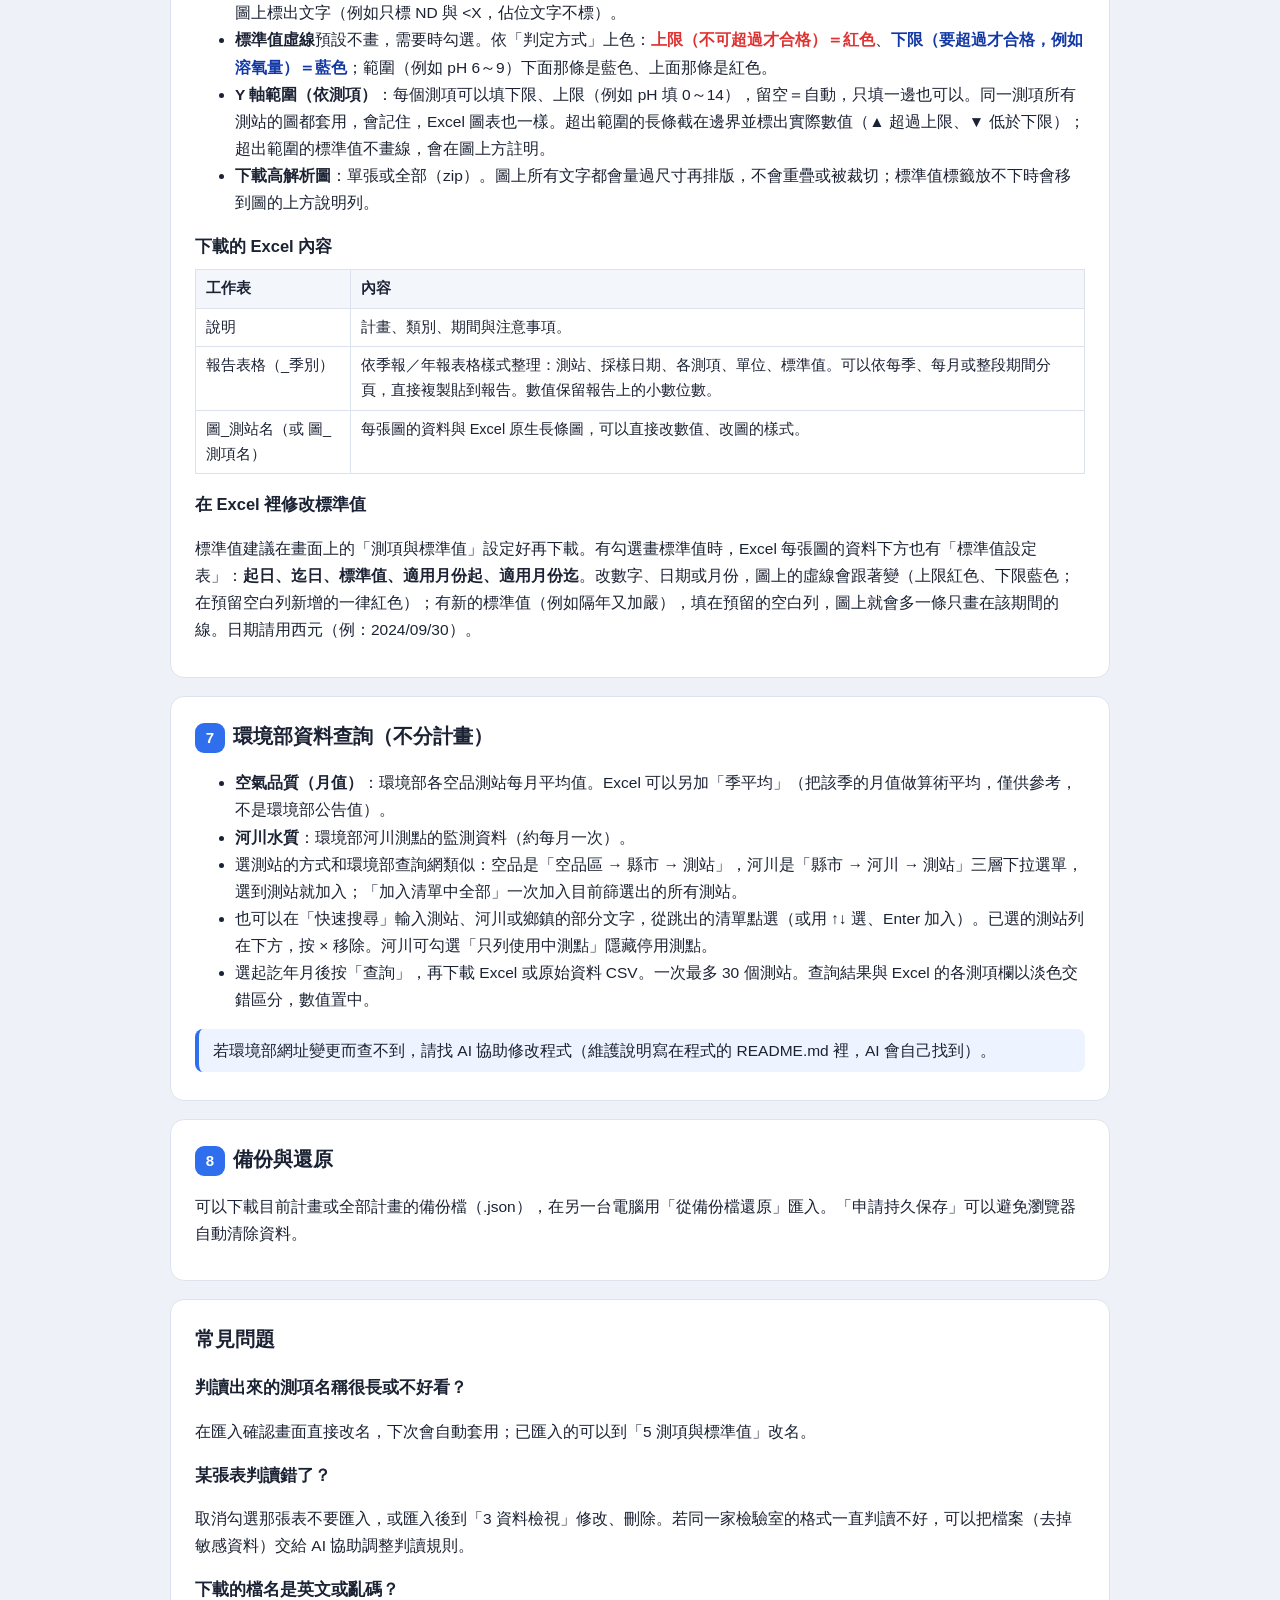
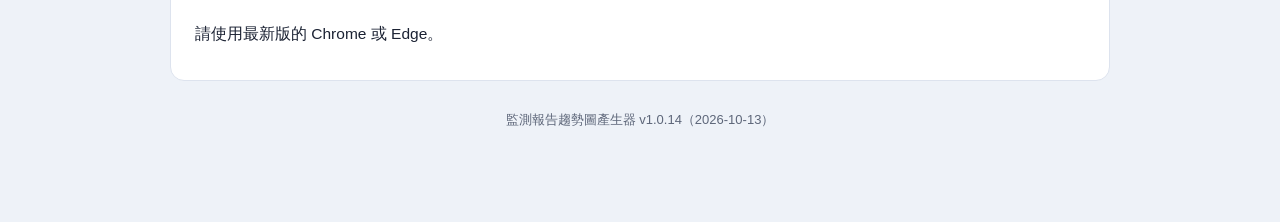
==== commit 99c473f9: "v1.0.14" ====
--- a/使用說明.html
+++ b/使用說明.html
@@ -148,7 +148,7 @@
   <p>產生圖之後，圖的上方有<b>篩選列</b>：點測站或測項的標籤就切換要不要畫（「只選一個…」再點一個標籤＝只畫它），也可以直接切換圖的樣式，圖會立刻重畫。每張圖左上角的勾選框取消後，「下載全部高解析圖」與 Excel 的圖表就不包含這張（Excel 的報告表格仍包含勾選的全部測站與測項）。</p>
   <ul>
     <li><b>沒有數值的格子</b>（ND、&lt;X／&gt;X、NA／未檢測、佔位文字）都不畫長條，資料表照原樣寫。四種可以分別勾選要不要在圖上標出文字（例如只標 ND 與 &lt;X，佔位文字不標）。</li>
-    <li><b>標準值紅色虛線</b>預設不畫，需要時勾選。</li>
+    <li><b>標準值虛線</b>預設不畫，需要時勾選。依「判定方式」上色：<b style="color:#E03131">上限（不可超過才合格）＝紅色</b>、<b style="color:#1238A6">下限（要超過才合格，例如溶氧量）＝藍色</b>；範圍（例如 pH 6～9）下面那條是藍色、上面那條是紅色。</li>
     <li><b>Y 軸範圍（依測項）</b>：每個測項可以填下限、上限（例如 pH 填 0～14），留空＝自動，只填一邊也可以。同一測項所有測站的圖都套用，會記住，Excel 圖表也一樣。超出範圍的長條截在邊界並標出實際數值（▲ 超過上限、▼ 低於下限）；超出範圍的標準值不畫線，會在圖上方註明。</li>
     <li><b>下載高解析圖</b>：單張或全部（zip）。圖上所有文字都會量過尺寸再排版，不會重疊或被裁切；標準值標籤放不下時會移到圖的上方說明列。</li>
   </ul>
@@ -160,7 +160,7 @@
     <tr><td>圖_測站名（或 圖_測項名）</td><td>每張圖的資料與 Excel 原生長條圖，可以直接改數值、改圖的樣式。</td></tr>
   </table>
   <h3>在 Excel 裡修改標準值</h3>
-  <p>標準值建議在畫面上的「測項與標準值」設定好再下載。有勾選畫標準值時，Excel 每張圖的資料下方也有「標準值設定表」：<b>起日、迄日、標準值、適用月份起、適用月份迄</b>。改數字、日期或月份，圖上的紅線會跟著變；有新的標準值（例如隔年又加嚴），填在預留的空白列，圖上就會多一條只畫在該期間的線。日期請用西元（例：2024/09/30）。</p>
+  <p>標準值建議在畫面上的「測項與標準值」設定好再下載。有勾選畫標準值時，Excel 每張圖的資料下方也有「標準值設定表」：<b>起日、迄日、標準值、適用月份起、適用月份迄</b>。改數字、日期或月份，圖上的虛線會跟著變（上限紅色、下限藍色；在預留空白列新增的一律紅色）；有新的標準值（例如隔年又加嚴），填在預留的空白列，圖上就會多一條只畫在該期間的線。日期請用西元（例：2024/09/30）。</p>
 </section>
 
 <section id="s7">
@@ -189,7 +189,7 @@
   <h3>下載的檔名是英文或亂碼？</h3>
   <p>請使用最新版的 Chrome 或 Edge。</p>
 </section>
-<footer>監測報告趨勢圖產生器 v1.0.13（2026-10-13）</footer>
+<footer>監測報告趨勢圖產生器 v1.0.14（2026-10-13）</footer>
 </main>
 </body>
 </html>
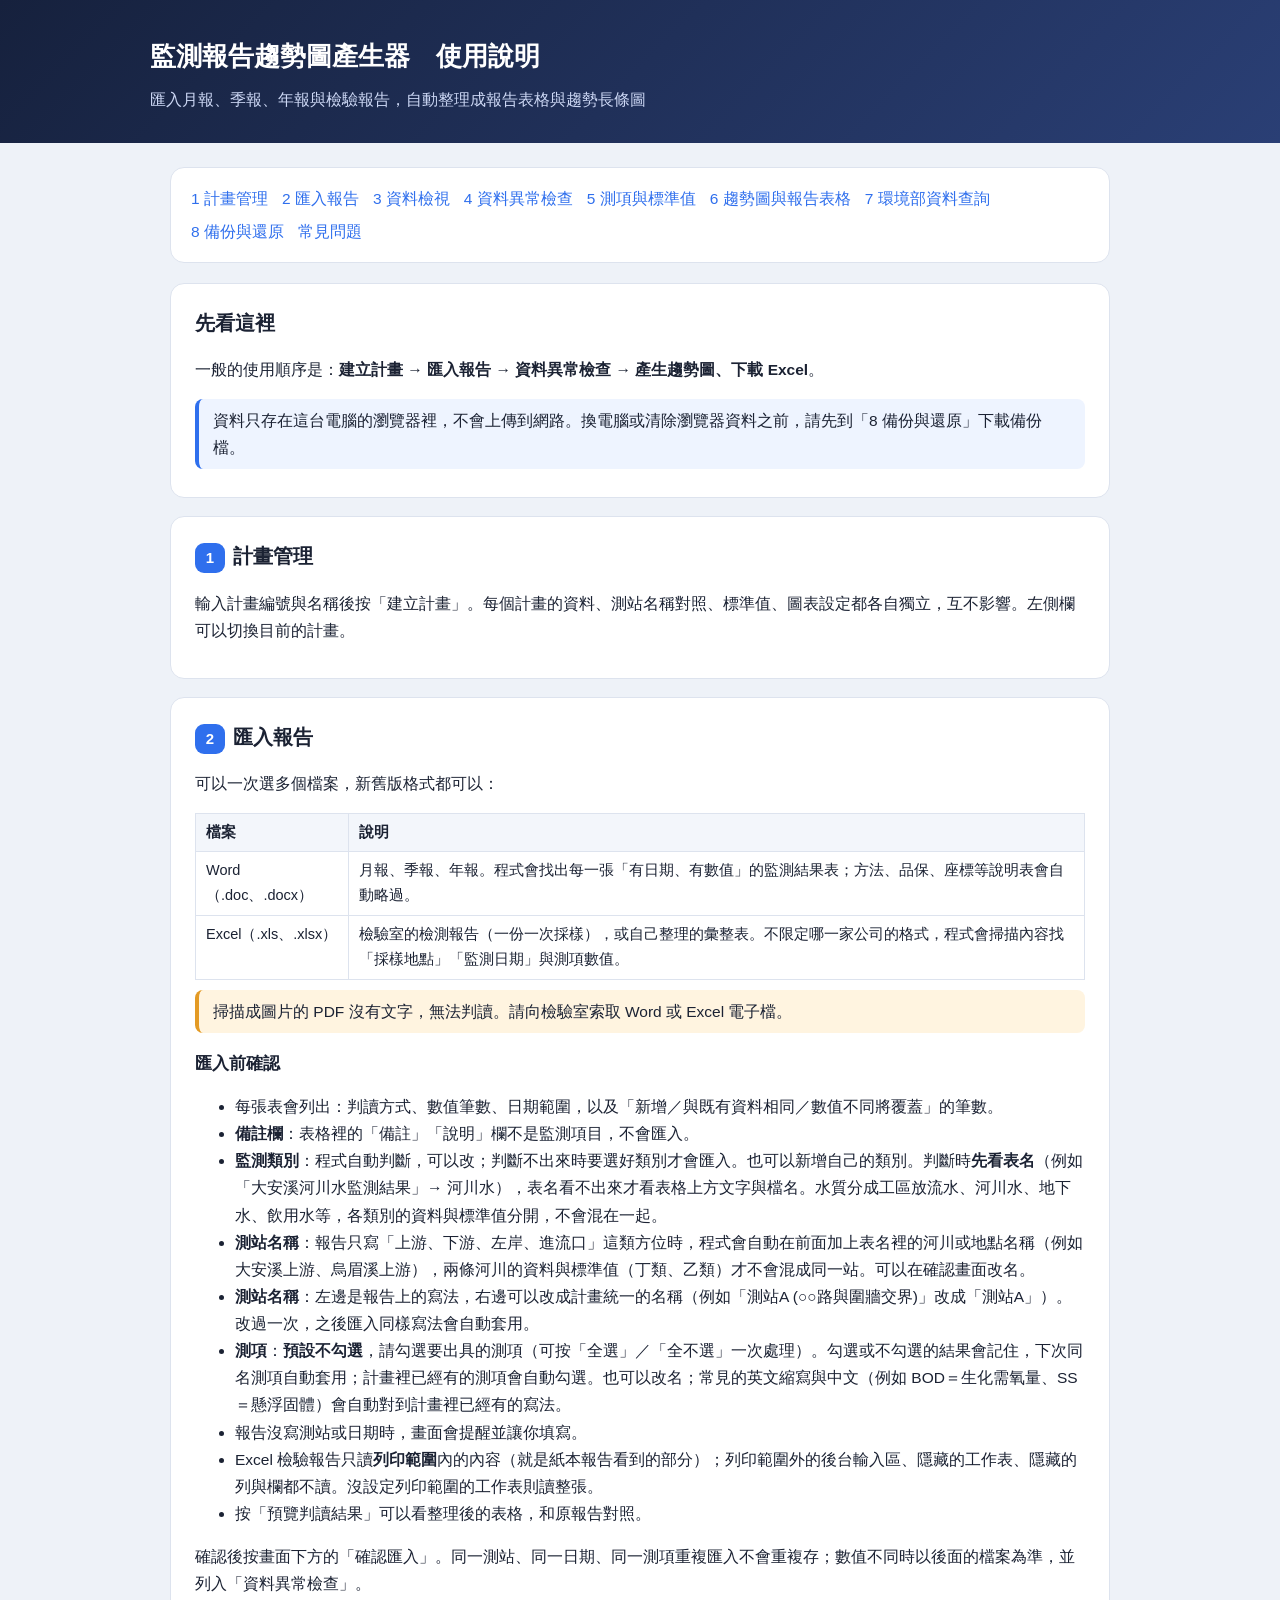
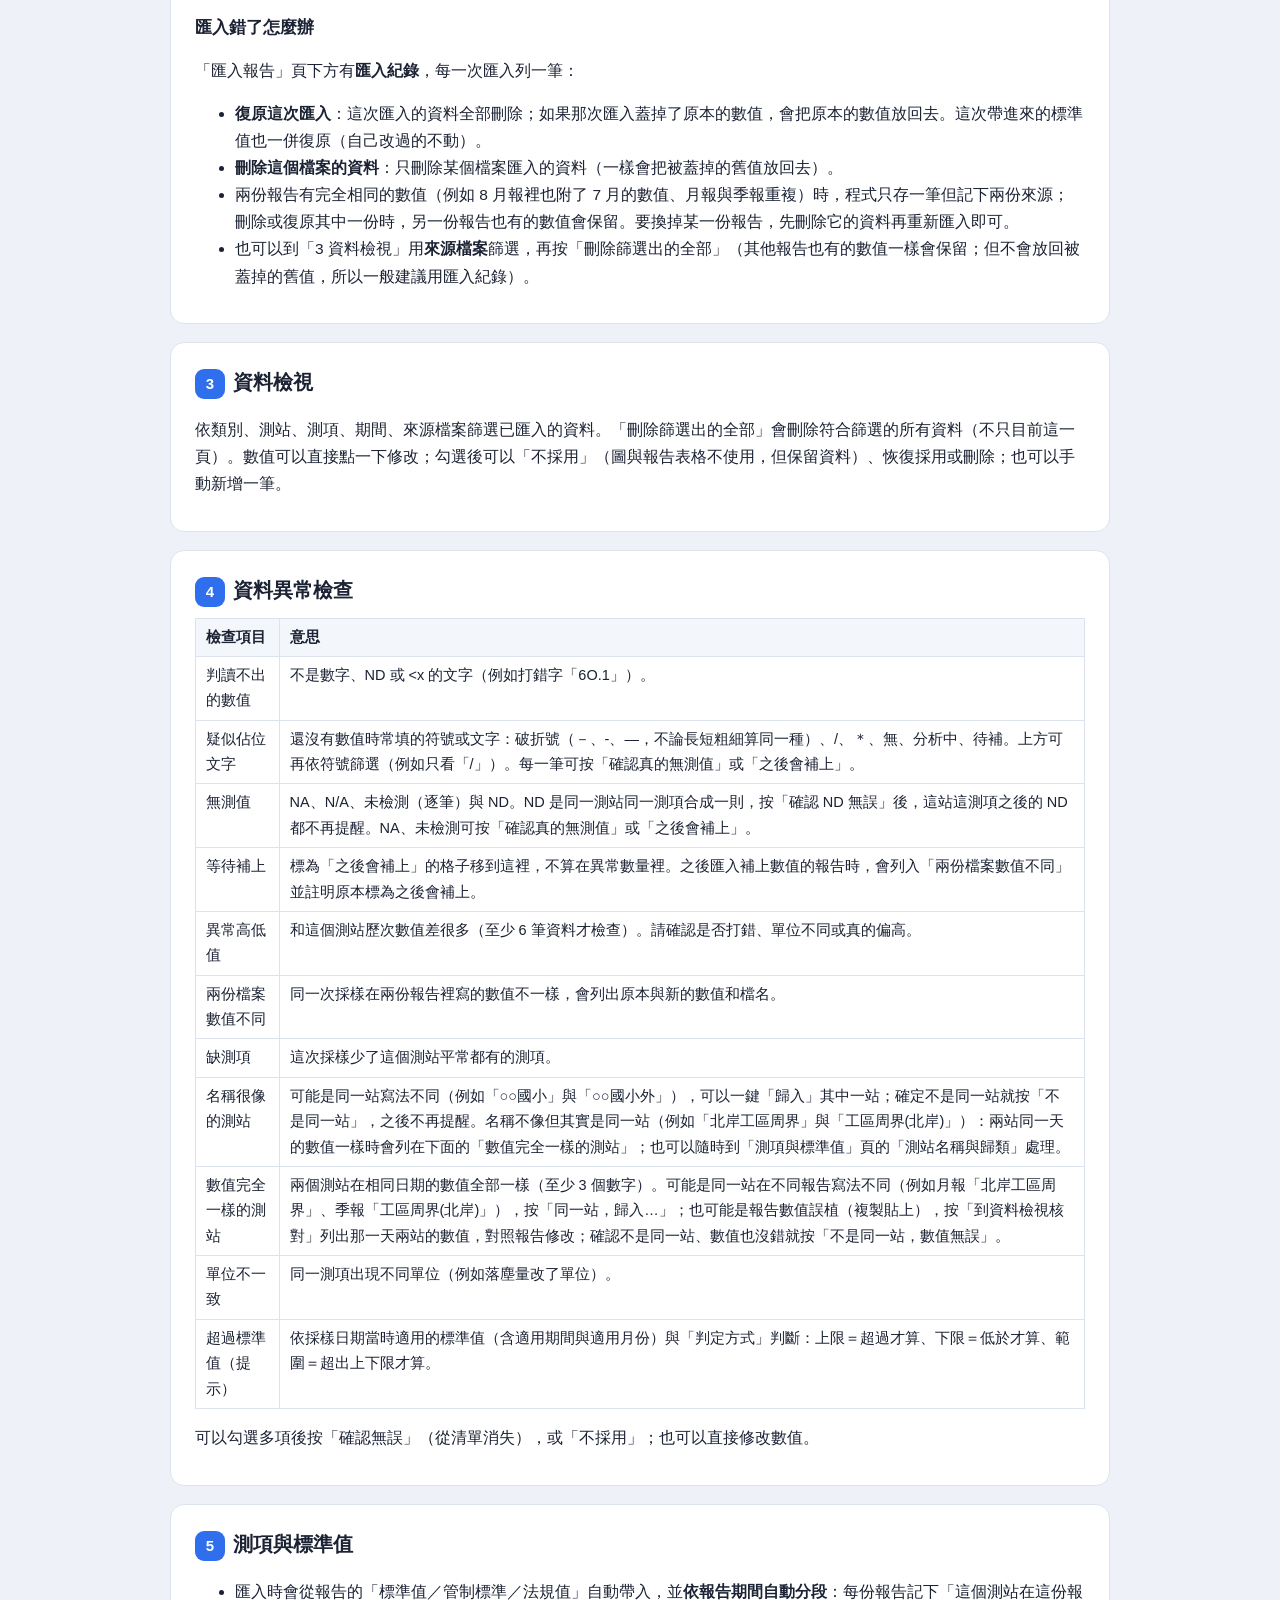
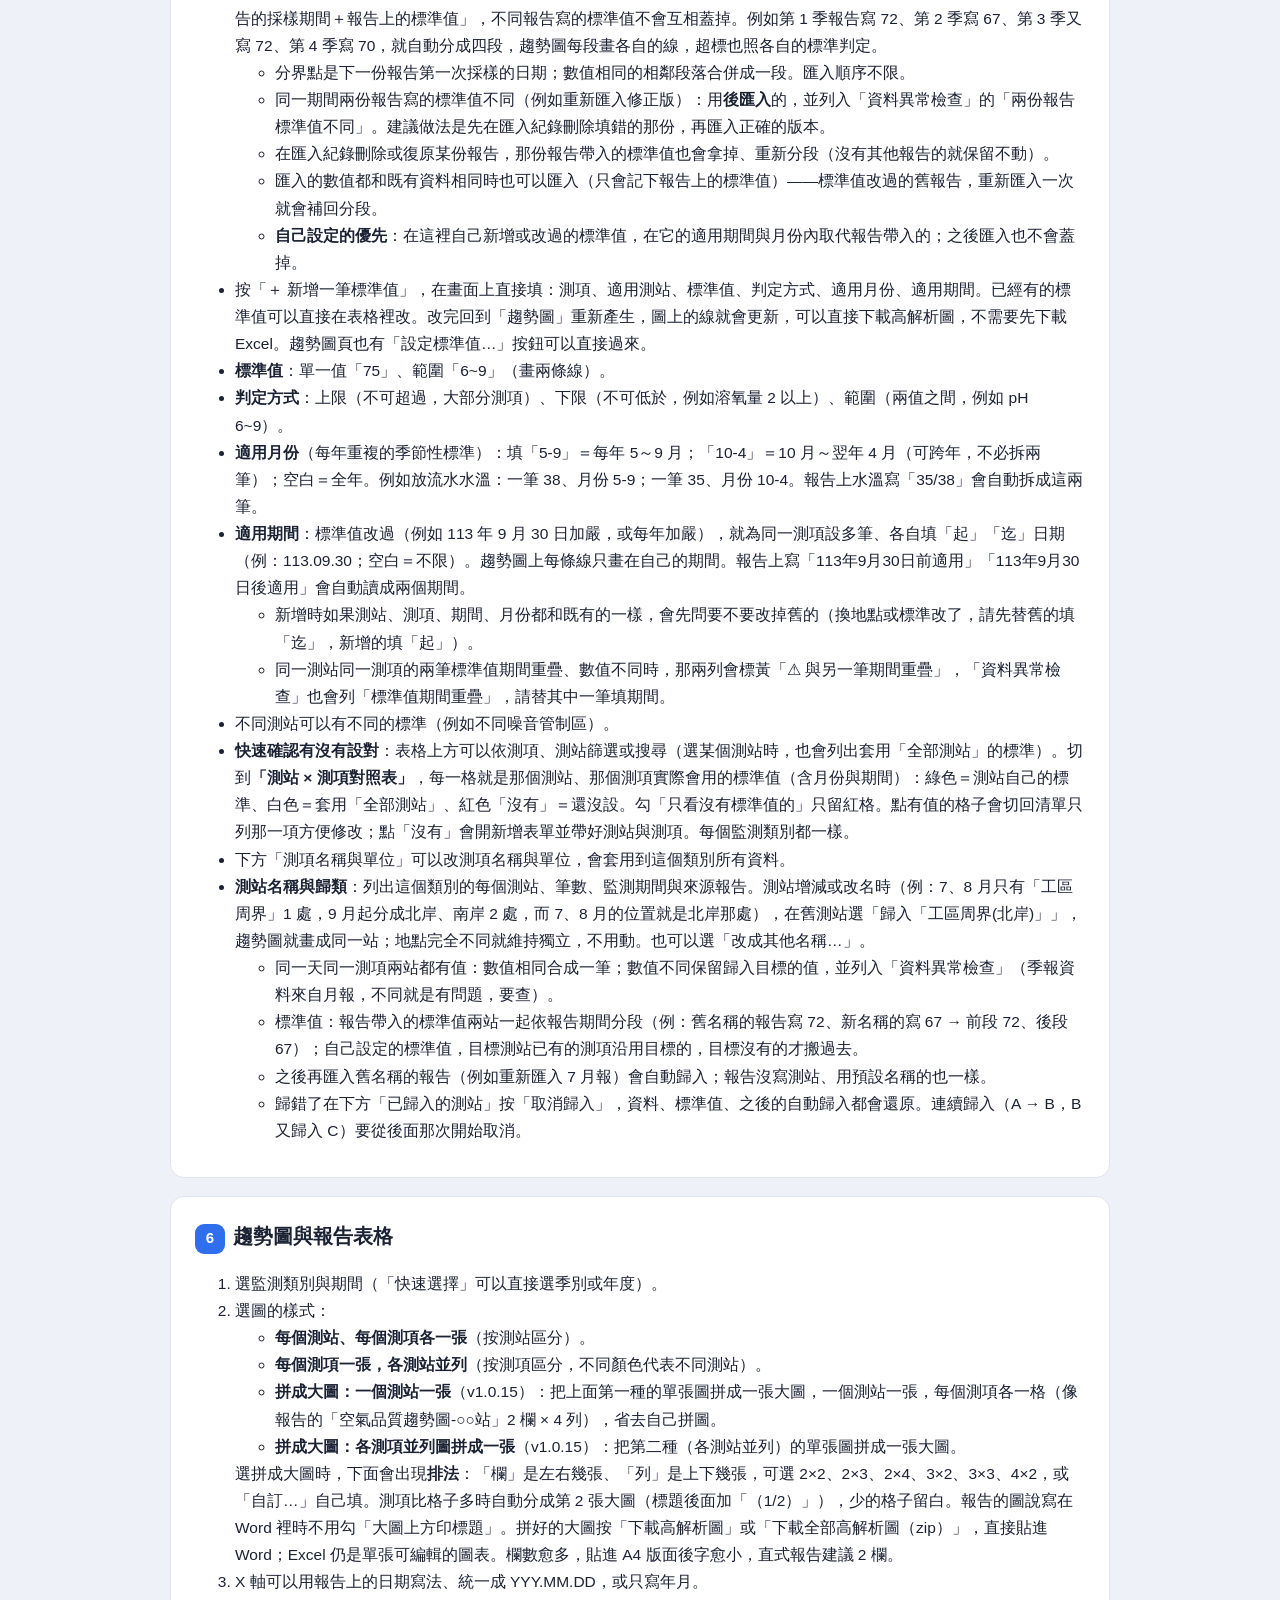
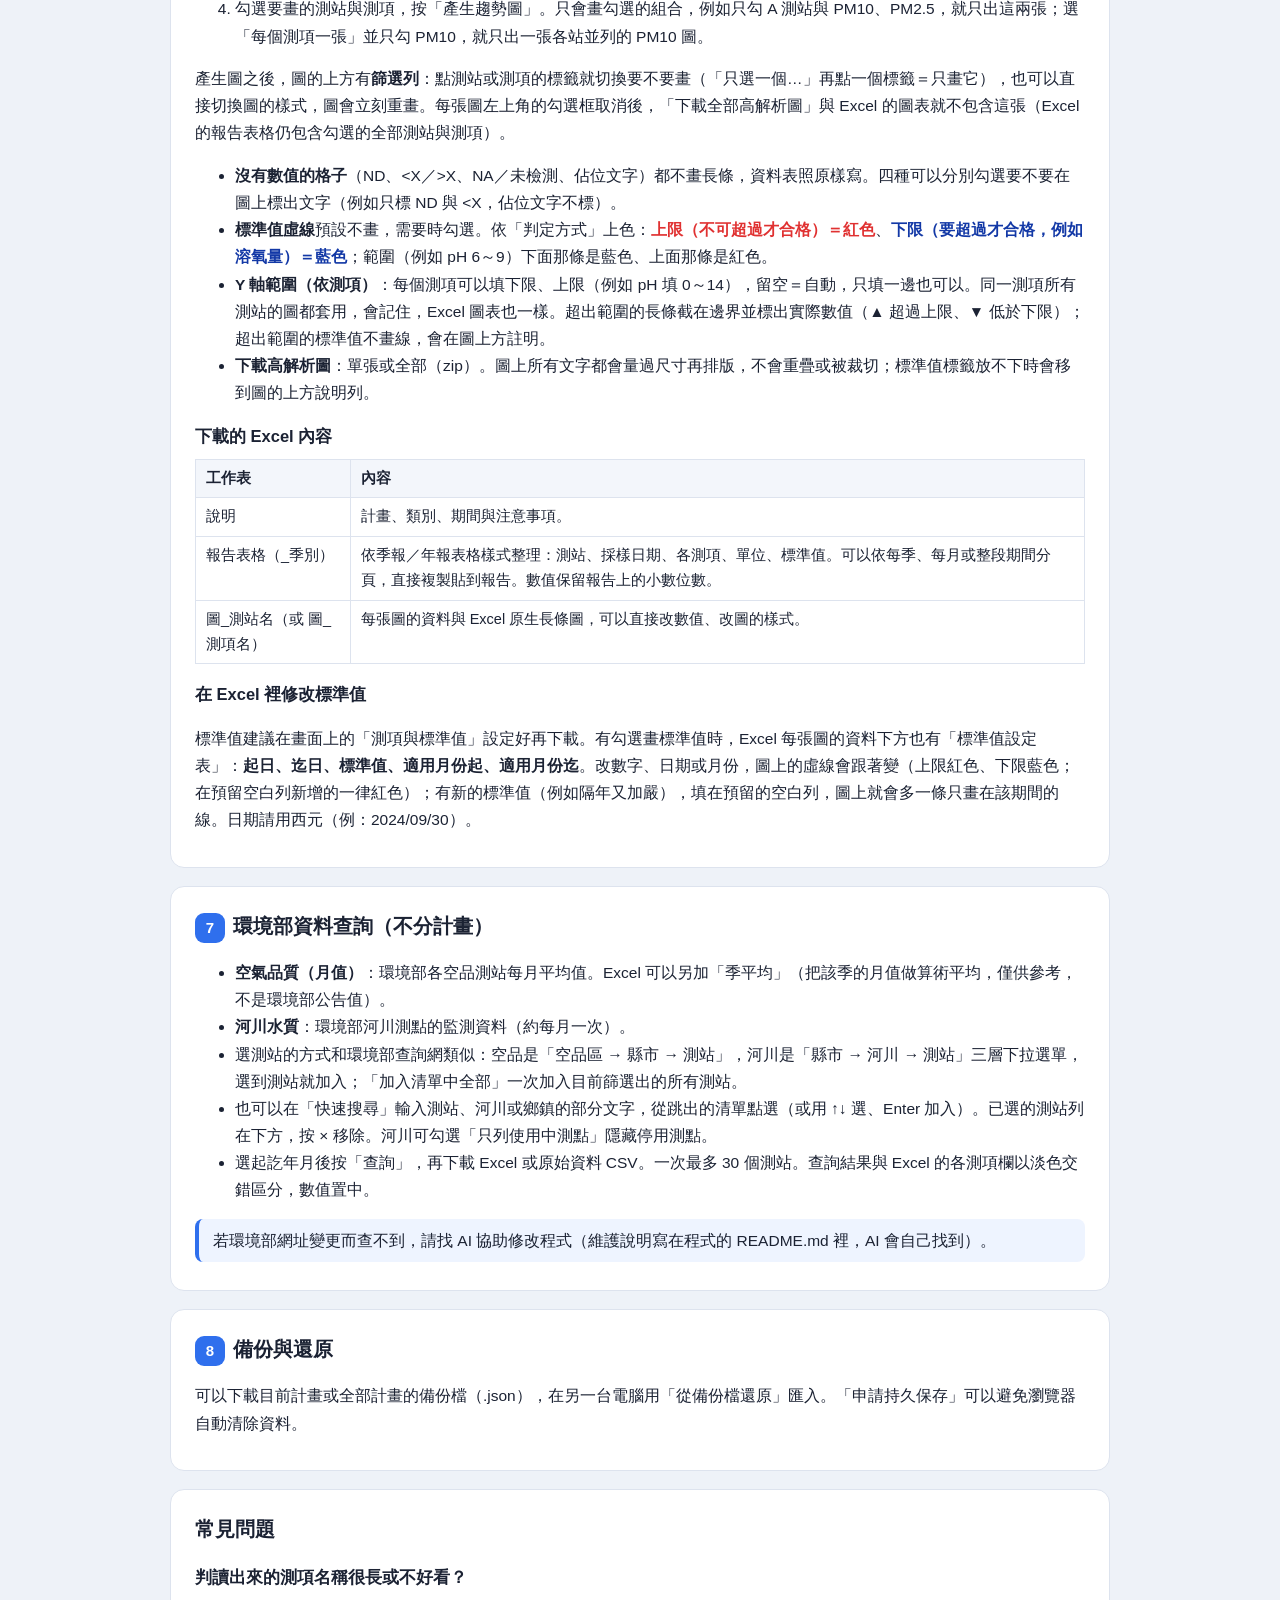
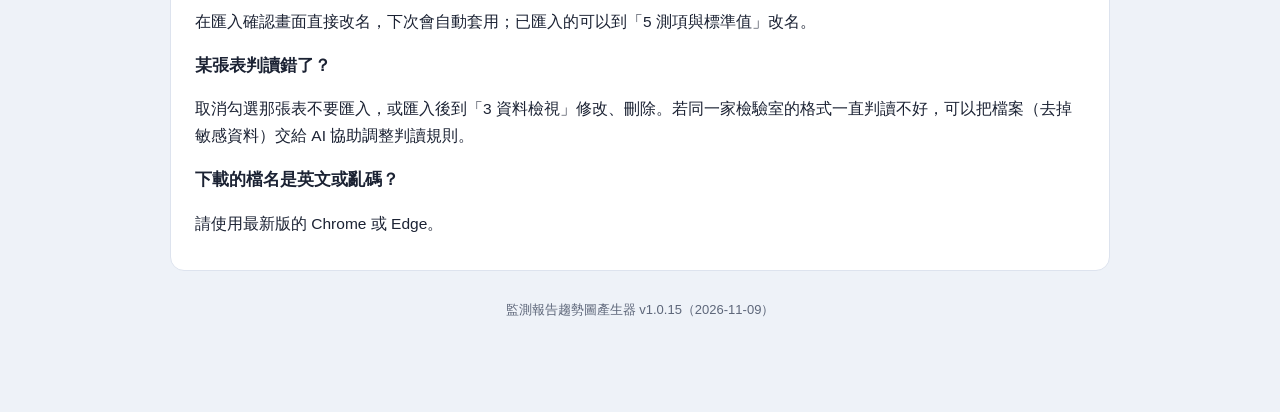
==== commit 4f9b90cf: "v1.0.15" ====
--- a/使用說明.html
+++ b/使用說明.html
@@ -141,7 +141,10 @@
   <ol>
     <li>選監測類別與期間（「快速選擇」可以直接選季別或年度）。</li>
     <li>選圖的樣式：
-      <ul><li><b>每個測站、每個測項各一張</b>（按測站區分）。</li><li><b>每個測項一張，各測站並列</b>（按測項區分，不同顏色代表不同測站）。</li></ul></li>
+      <ul><li><b>每個測站、每個測項各一張</b>（按測站區分）。</li><li><b>每個測項一張，各測站並列</b>（按測項區分，不同顏色代表不同測站）。</li>
+      <li><b>拼成大圖：一個測站一張</b>（v1.0.15）：把上面第一種的單張圖拼成一張大圖，一個測站一張，每個測項各一格（像報告的「空氣品質趨勢圖-○○站」2 欄 × 4 列），省去自己拼圖。</li>
+      <li><b>拼成大圖：各測項並列圖拼成一張</b>（v1.0.15）：把第二種（各測站並列）的單張圖拼成一張大圖。</li></ul>
+      選拼成大圖時，下面會出現<b>排法</b>：「欄」是左右幾張、「列」是上下幾張，可選 2×2、2×3、2×4、3×2、3×3、4×2，或「自訂…」自己填。測項比格子多時自動分成第 2 張大圖（標題後面加「（1/2）」），少的格子留白。報告的圖說寫在 Word 裡時不用勾「大圖上方印標題」。拼好的大圖按「下載高解析圖」或「下載全部高解析圖（zip）」，直接貼進 Word；Excel 仍是單張可編輯的圖表。欄數愈多，貼進 A4 版面後字愈小，直式報告建議 2 欄。</li>
     <li>X 軸可以用報告上的日期寫法、統一成 YYY.MM.DD，或只寫年月。</li>
     <li>勾選要畫的測站與測項，按「產生趨勢圖」。只會畫勾選的組合，例如只勾 A 測站與 PM10、PM2.5，就只出這兩張；選「每個測項一張」並只勾 PM10，就只出一張各站並列的 PM10 圖。</li>
   </ol>
@@ -189,7 +192,7 @@
   <h3>下載的檔名是英文或亂碼？</h3>
   <p>請使用最新版的 Chrome 或 Edge。</p>
 </section>
-<footer>監測報告趨勢圖產生器 v1.0.14（2026-10-13）</footer>
+<footer>監測報告趨勢圖產生器 v1.0.15（2026-11-09）</footer>
 </main>
 </body>
 </html>
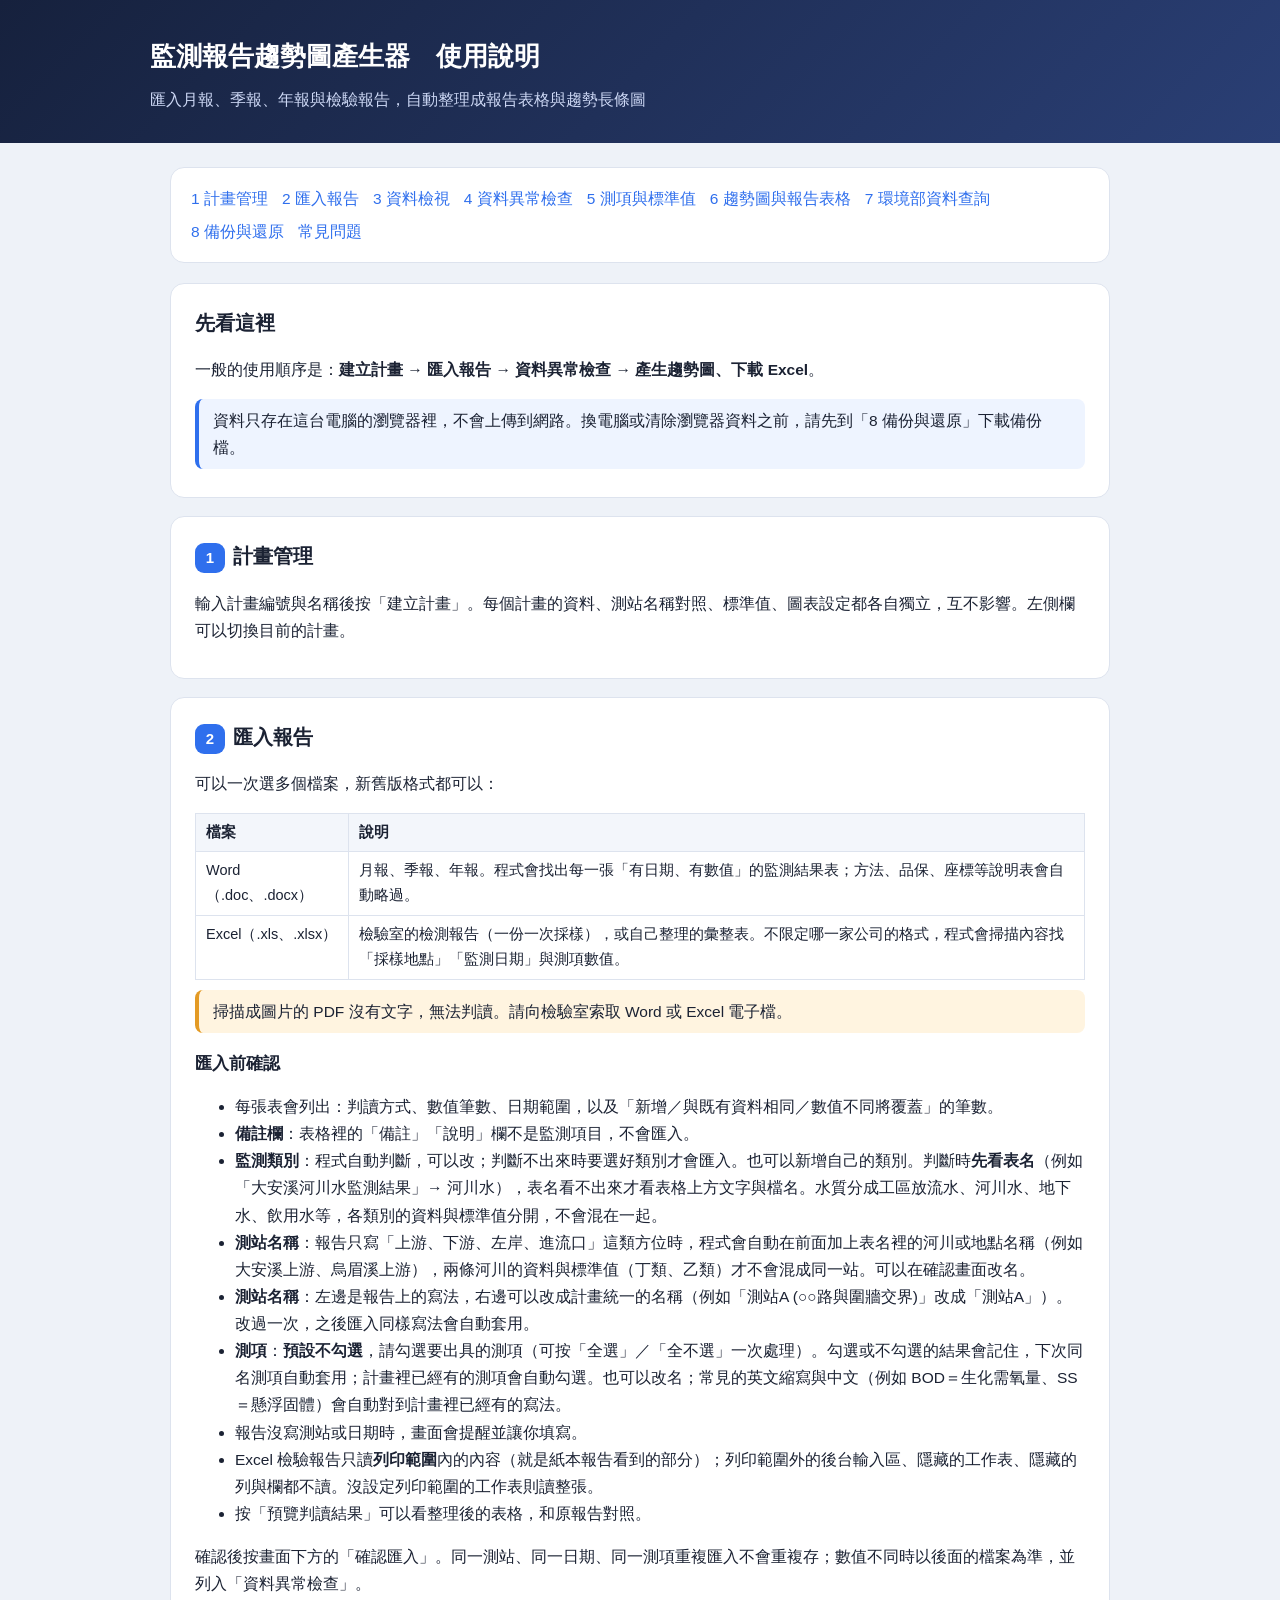
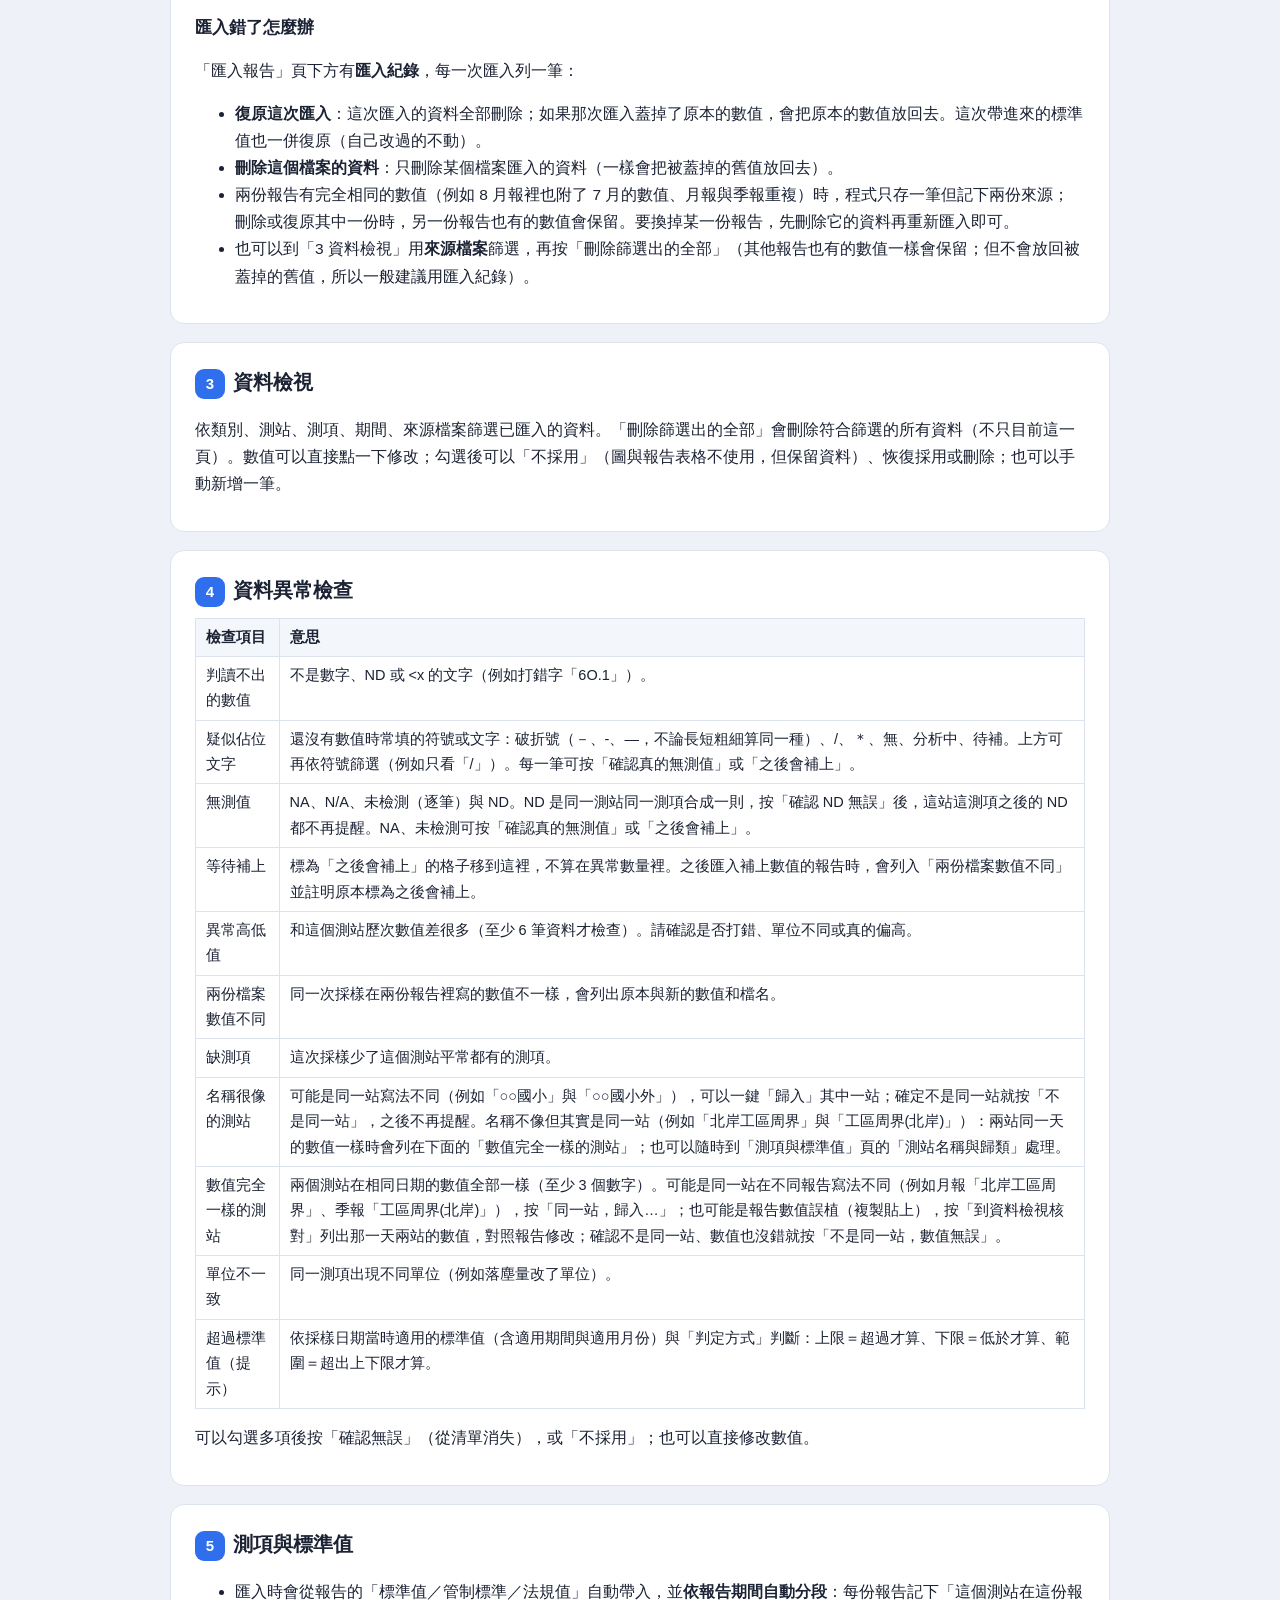
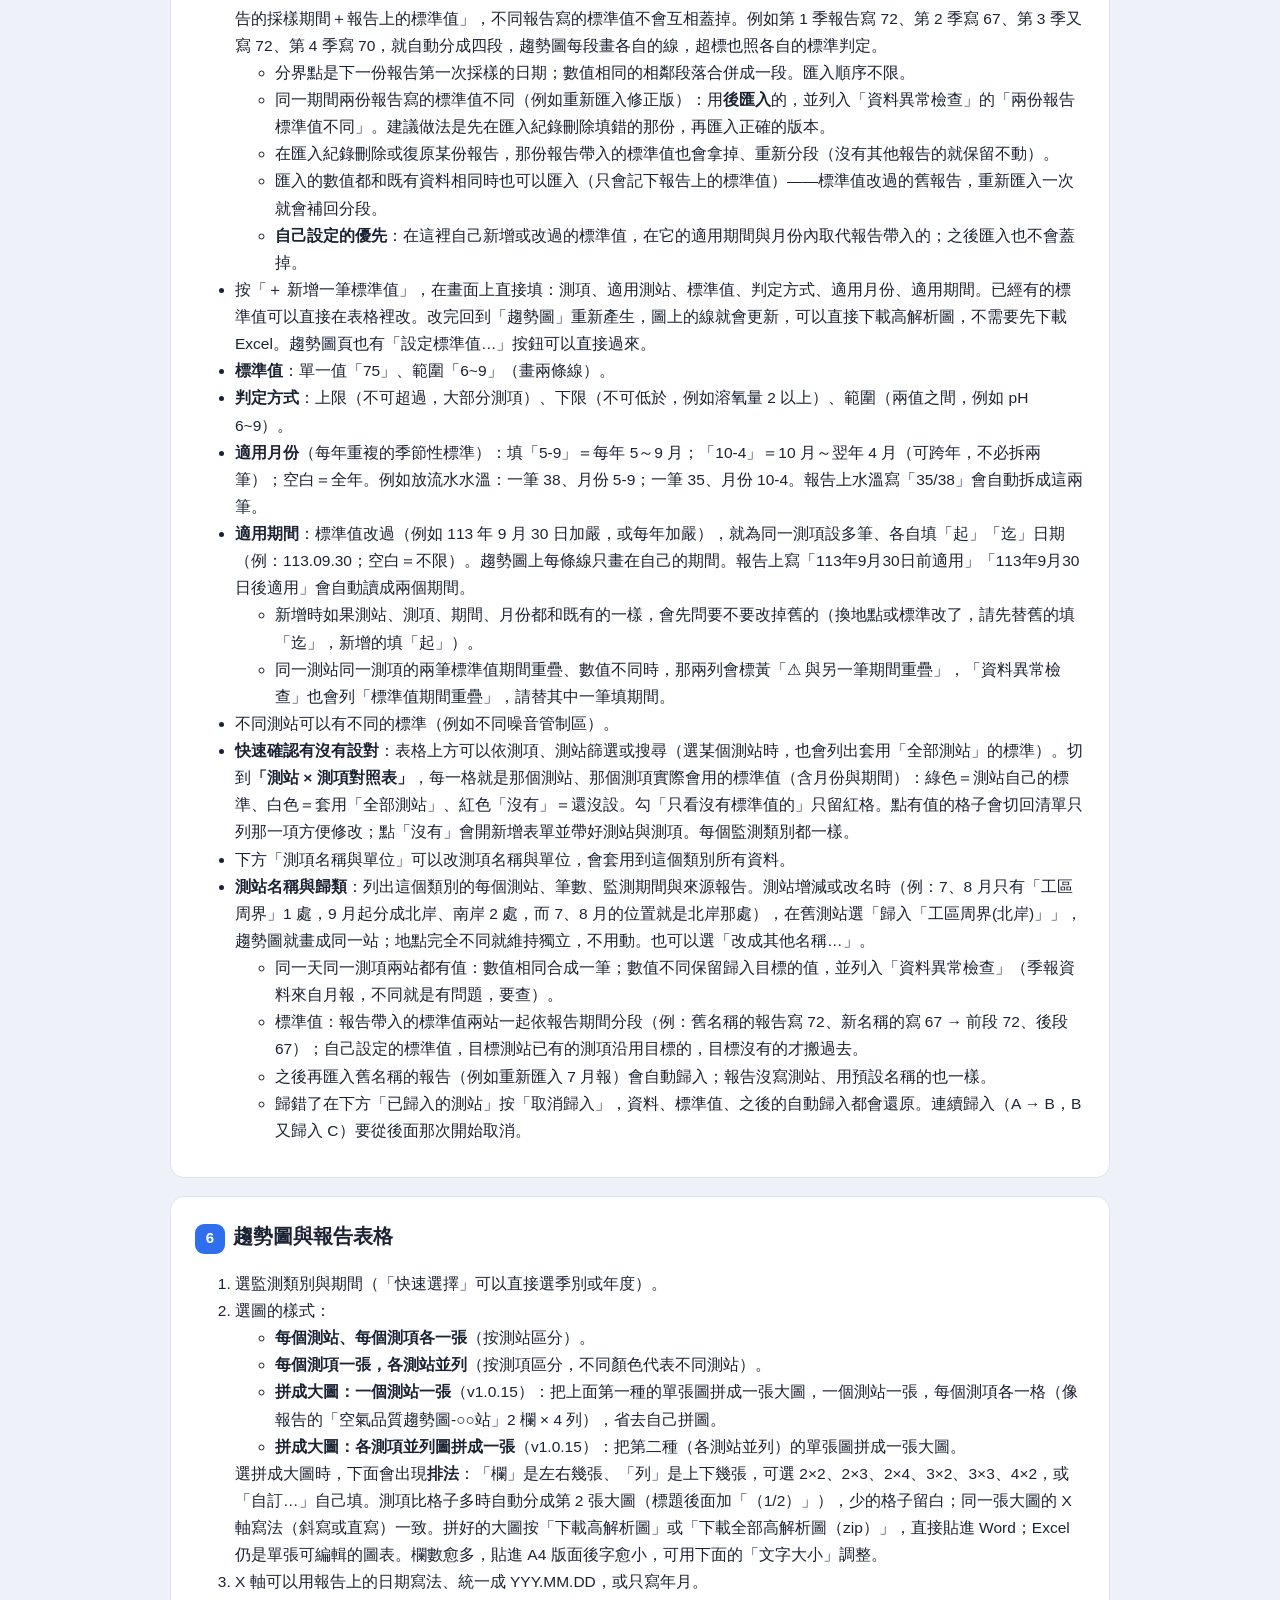
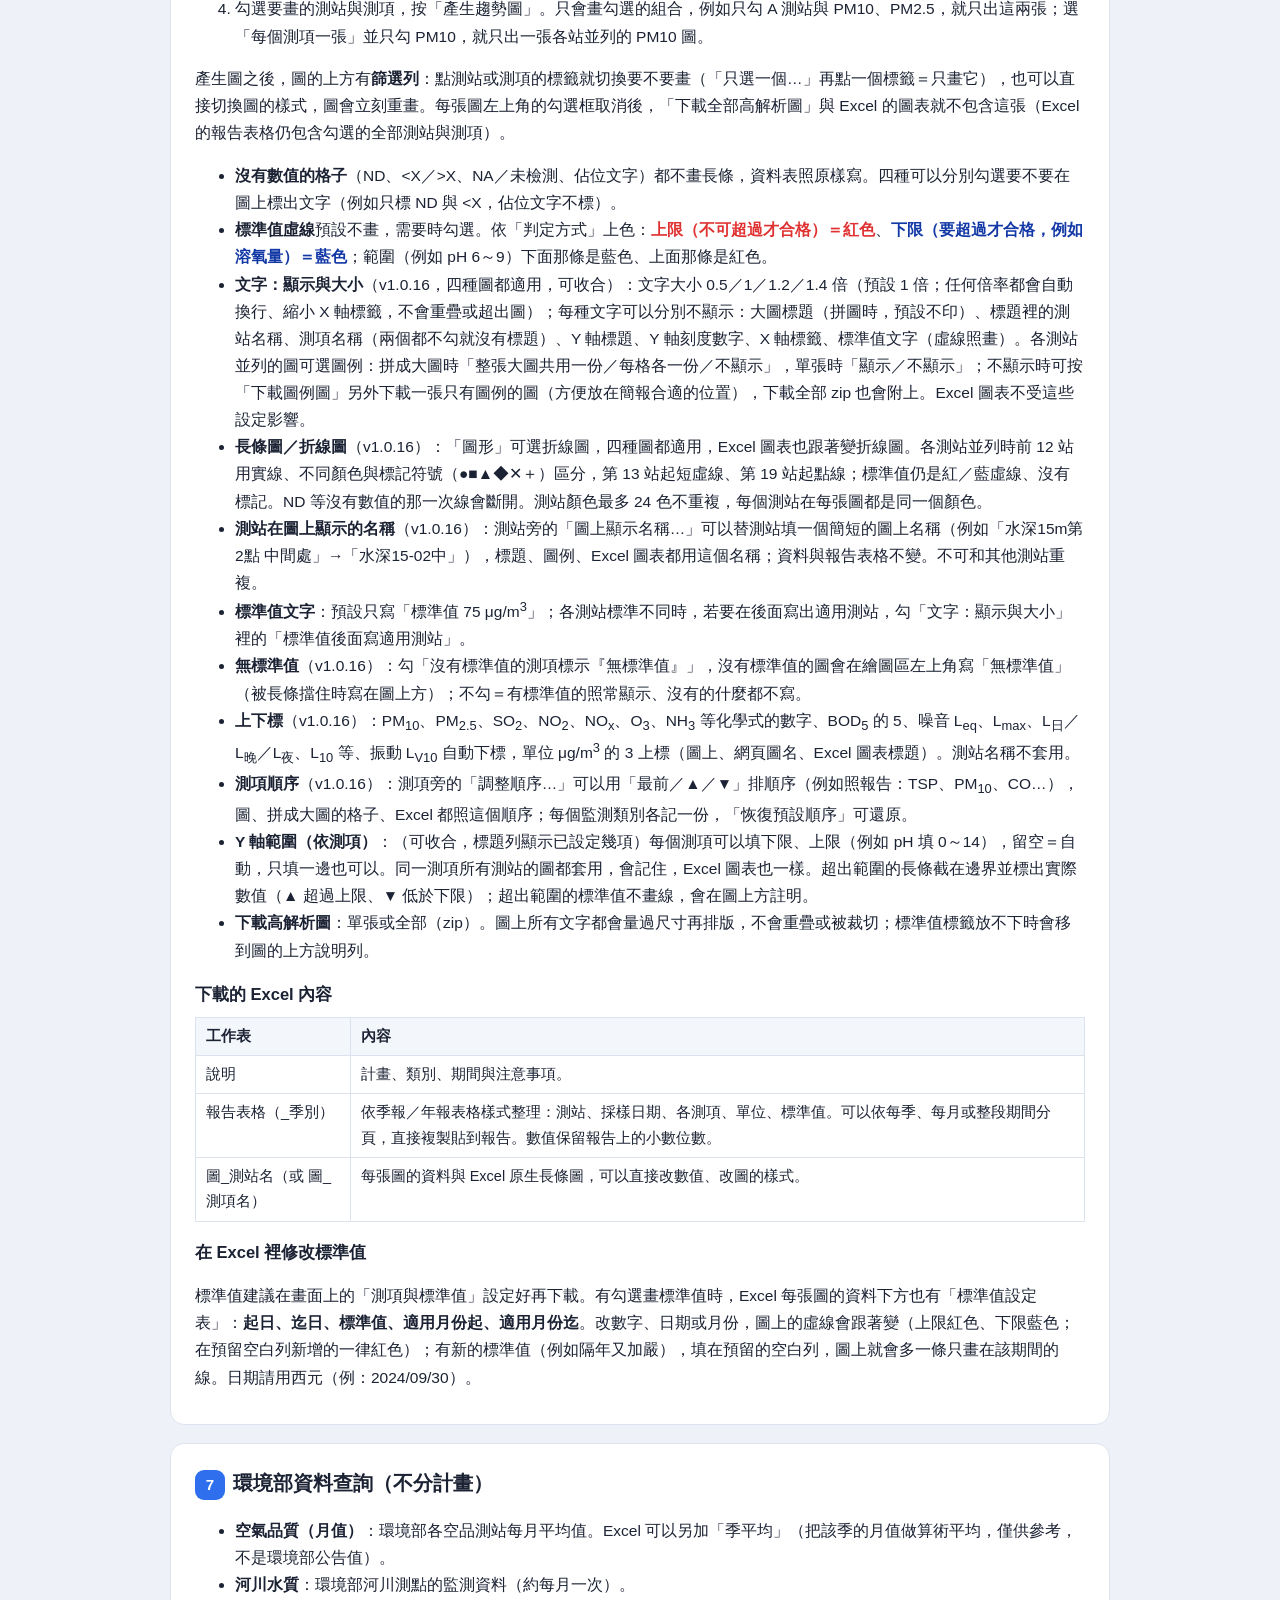
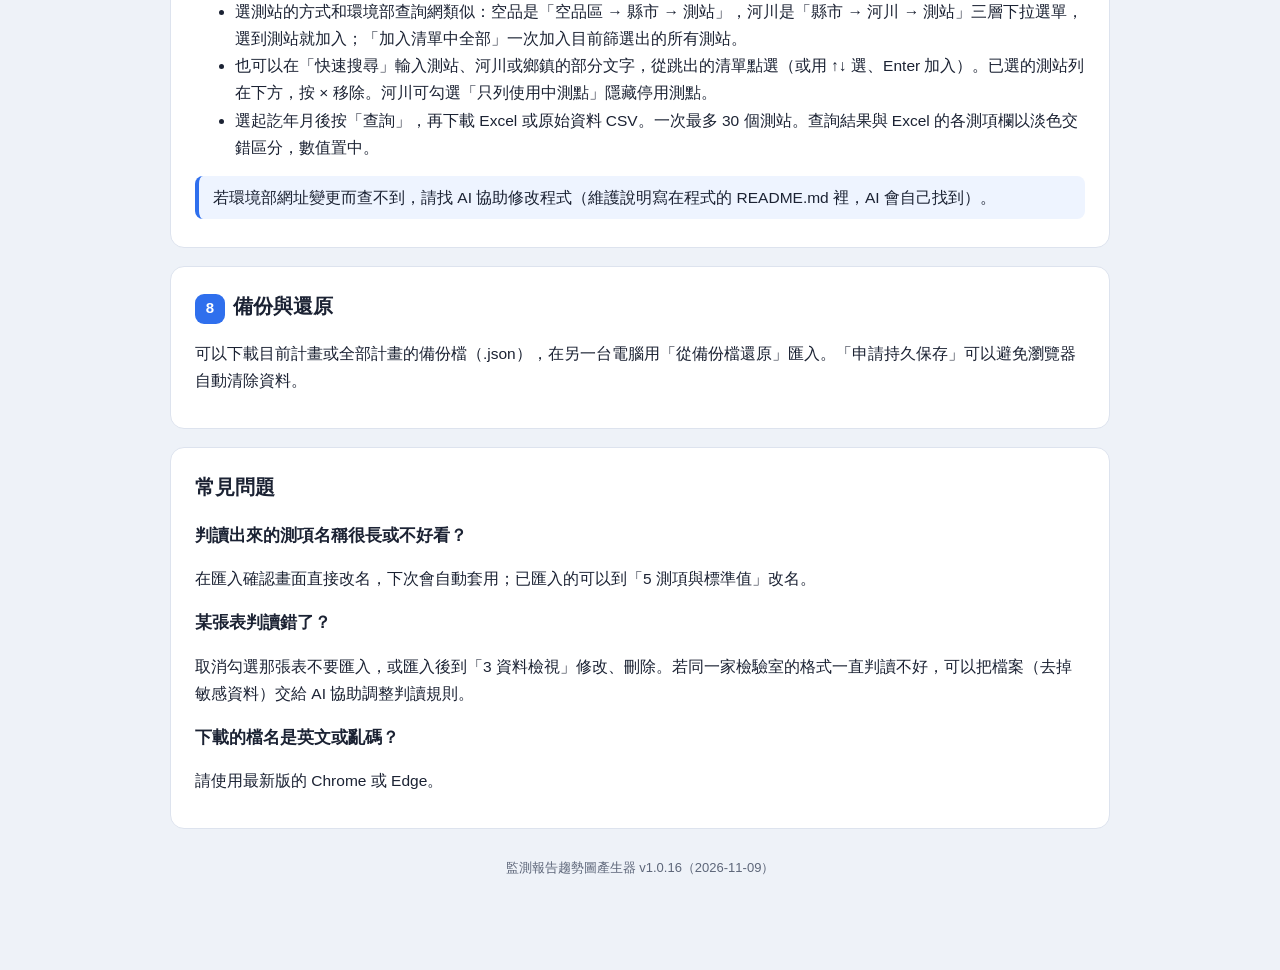
==== commit 288486cf: "v1.0.16" ====
--- a/使用說明.html
+++ b/使用說明.html
@@ -144,7 +144,7 @@
       <ul><li><b>每個測站、每個測項各一張</b>（按測站區分）。</li><li><b>每個測項一張，各測站並列</b>（按測項區分，不同顏色代表不同測站）。</li>
       <li><b>拼成大圖：一個測站一張</b>（v1.0.15）：把上面第一種的單張圖拼成一張大圖，一個測站一張，每個測項各一格（像報告的「空氣品質趨勢圖-○○站」2 欄 × 4 列），省去自己拼圖。</li>
       <li><b>拼成大圖：各測項並列圖拼成一張</b>（v1.0.15）：把第二種（各測站並列）的單張圖拼成一張大圖。</li></ul>
-      選拼成大圖時，下面會出現<b>排法</b>：「欄」是左右幾張、「列」是上下幾張，可選 2×2、2×3、2×4、3×2、3×3、4×2，或「自訂…」自己填。測項比格子多時自動分成第 2 張大圖（標題後面加「（1/2）」），少的格子留白。報告的圖說寫在 Word 裡時不用勾「大圖上方印標題」。拼好的大圖按「下載高解析圖」或「下載全部高解析圖（zip）」，直接貼進 Word；Excel 仍是單張可編輯的圖表。欄數愈多，貼進 A4 版面後字愈小，直式報告建議 2 欄。</li>
+      選拼成大圖時，下面會出現<b>排法</b>：「欄」是左右幾張、「列」是上下幾張，可選 2×2、2×3、2×4、3×2、3×3、4×2，或「自訂…」自己填。測項比格子多時自動分成第 2 張大圖（標題後面加「（1/2）」），少的格子留白；同一張大圖的 X 軸寫法（斜寫或直寫）一致。拼好的大圖按「下載高解析圖」或「下載全部高解析圖（zip）」，直接貼進 Word；Excel 仍是單張可編輯的圖表。欄數愈多，貼進 A4 版面後字愈小，可用下面的「文字大小」調整。</li>
     <li>X 軸可以用報告上的日期寫法、統一成 YYY.MM.DD，或只寫年月。</li>
     <li>勾選要畫的測站與測項，按「產生趨勢圖」。只會畫勾選的組合，例如只勾 A 測站與 PM10、PM2.5，就只出這兩張；選「每個測項一張」並只勾 PM10，就只出一張各站並列的 PM10 圖。</li>
   </ol>
@@ -152,7 +152,14 @@
   <ul>
     <li><b>沒有數值的格子</b>（ND、&lt;X／&gt;X、NA／未檢測、佔位文字）都不畫長條，資料表照原樣寫。四種可以分別勾選要不要在圖上標出文字（例如只標 ND 與 &lt;X，佔位文字不標）。</li>
     <li><b>標準值虛線</b>預設不畫，需要時勾選。依「判定方式」上色：<b style="color:#E03131">上限（不可超過才合格）＝紅色</b>、<b style="color:#1238A6">下限（要超過才合格，例如溶氧量）＝藍色</b>；範圍（例如 pH 6～9）下面那條是藍色、上面那條是紅色。</li>
-    <li><b>Y 軸範圍（依測項）</b>：每個測項可以填下限、上限（例如 pH 填 0～14），留空＝自動，只填一邊也可以。同一測項所有測站的圖都套用，會記住，Excel 圖表也一樣。超出範圍的長條截在邊界並標出實際數值（▲ 超過上限、▼ 低於下限）；超出範圍的標準值不畫線，會在圖上方註明。</li>
+    <li><b>文字：顯示與大小</b>（v1.0.16，四種圖都適用，可收合）：文字大小 0.5／1／1.2／1.4 倍（預設 1 倍；任何倍率都會自動換行、縮小 X 軸標籤，不會重疊或超出圖）；每種文字可以分別不顯示：大圖標題（拼圖時，預設不印）、標題裡的測站名稱、測項名稱（兩個都不勾就沒有標題）、Y 軸標題、Y 軸刻度數字、X 軸標籤、標準值文字（虛線照畫）。各測站並列的圖可選圖例：拼成大圖時「整張大圖共用一份／每格各一份／不顯示」，單張時「顯示／不顯示」；不顯示時可按「下載圖例圖」另外下載一張只有圖例的圖（方便放在簡報合適的位置），下載全部 zip 也會附上。Excel 圖表不受這些設定影響。</li>
+    <li><b>長條圖／折線圖</b>（v1.0.16）：「圖形」可選折線圖，四種圖都適用，Excel 圖表也跟著變折線圖。各測站並列時前 12 站用實線、不同顏色與標記符號（●■▲◆✕＋）區分，第 13 站起短虛線、第 19 站起點線；標準值仍是紅／藍虛線、沒有標記。ND 等沒有數值的那一次線會斷開。測站顏色最多 24 色不重複，每個測站在每張圖都是同一個顏色。</li>
+    <li><b>測站在圖上顯示的名稱</b>（v1.0.16）：測站旁的「圖上顯示名稱…」可以替測站填一個簡短的圖上名稱（例如「水深15m第2點 中間處」→「水深15-02中」），標題、圖例、Excel 圖表都用這個名稱；資料與報告表格不變。不可和其他測站重複。</li>
+    <li><b>標準值文字</b>：預設只寫「標準值 75 μg/m<sup>3</sup>」；各測站標準不同時，若要在後面寫出適用測站，勾「文字：顯示與大小」裡的「標準值後面寫適用測站」。</li>
+    <li><b>無標準值</b>（v1.0.16）：勾「沒有標準值的測項標示『無標準值』」，沒有標準值的圖會在繪圖區左上角寫「無標準值」（被長條擋住時寫在圖上方）；不勾＝有標準值的照常顯示、沒有的什麼都不寫。</li>
+    <li><b>上下標</b>（v1.0.16）：PM<sub>10</sub>、PM<sub>2.5</sub>、SO<sub>2</sub>、NO<sub>2</sub>、NO<sub>x</sub>、O<sub>3</sub>、NH<sub>3</sub> 等化學式的數字、BOD<sub>5</sub> 的 5、噪音 L<sub>eq</sub>、L<sub>max</sub>、L<sub>日</sub>／L<sub>晚</sub>／L<sub>夜</sub>、L<sub>10</sub> 等、振動 L<sub>V10</sub> 自動下標，單位 μg/m<sup>3</sup> 的 3 上標（圖上、網頁圖名、Excel 圖表標題）。測站名稱不套用。</li>
+    <li><b>測項順序</b>（v1.0.16）：測項旁的「調整順序…」可以用「最前／▲／▼」排順序（例如照報告：TSP、PM<sub>10</sub>、CO…），圖、拼成大圖的格子、Excel 都照這個順序；每個監測類別各記一份，「恢復預設順序」可還原。</li>
+    <li><b>Y 軸範圍（依測項）</b>：（可收合，標題列顯示已設定幾項）每個測項可以填下限、上限（例如 pH 填 0～14），留空＝自動，只填一邊也可以。同一測項所有測站的圖都套用，會記住，Excel 圖表也一樣。超出範圍的長條截在邊界並標出實際數值（▲ 超過上限、▼ 低於下限）；超出範圍的標準值不畫線，會在圖上方註明。</li>
     <li><b>下載高解析圖</b>：單張或全部（zip）。圖上所有文字都會量過尺寸再排版，不會重疊或被裁切；標準值標籤放不下時會移到圖的上方說明列。</li>
   </ul>
   <h3>下載的 Excel 內容</h3>
@@ -192,7 +199,7 @@
   <h3>下載的檔名是英文或亂碼？</h3>
   <p>請使用最新版的 Chrome 或 Edge。</p>
 </section>
-<footer>監測報告趨勢圖產生器 v1.0.15（2026-11-09）</footer>
+<footer>監測報告趨勢圖產生器 v1.0.16（2026-11-09）</footer>
 </main>
 </body>
 </html>
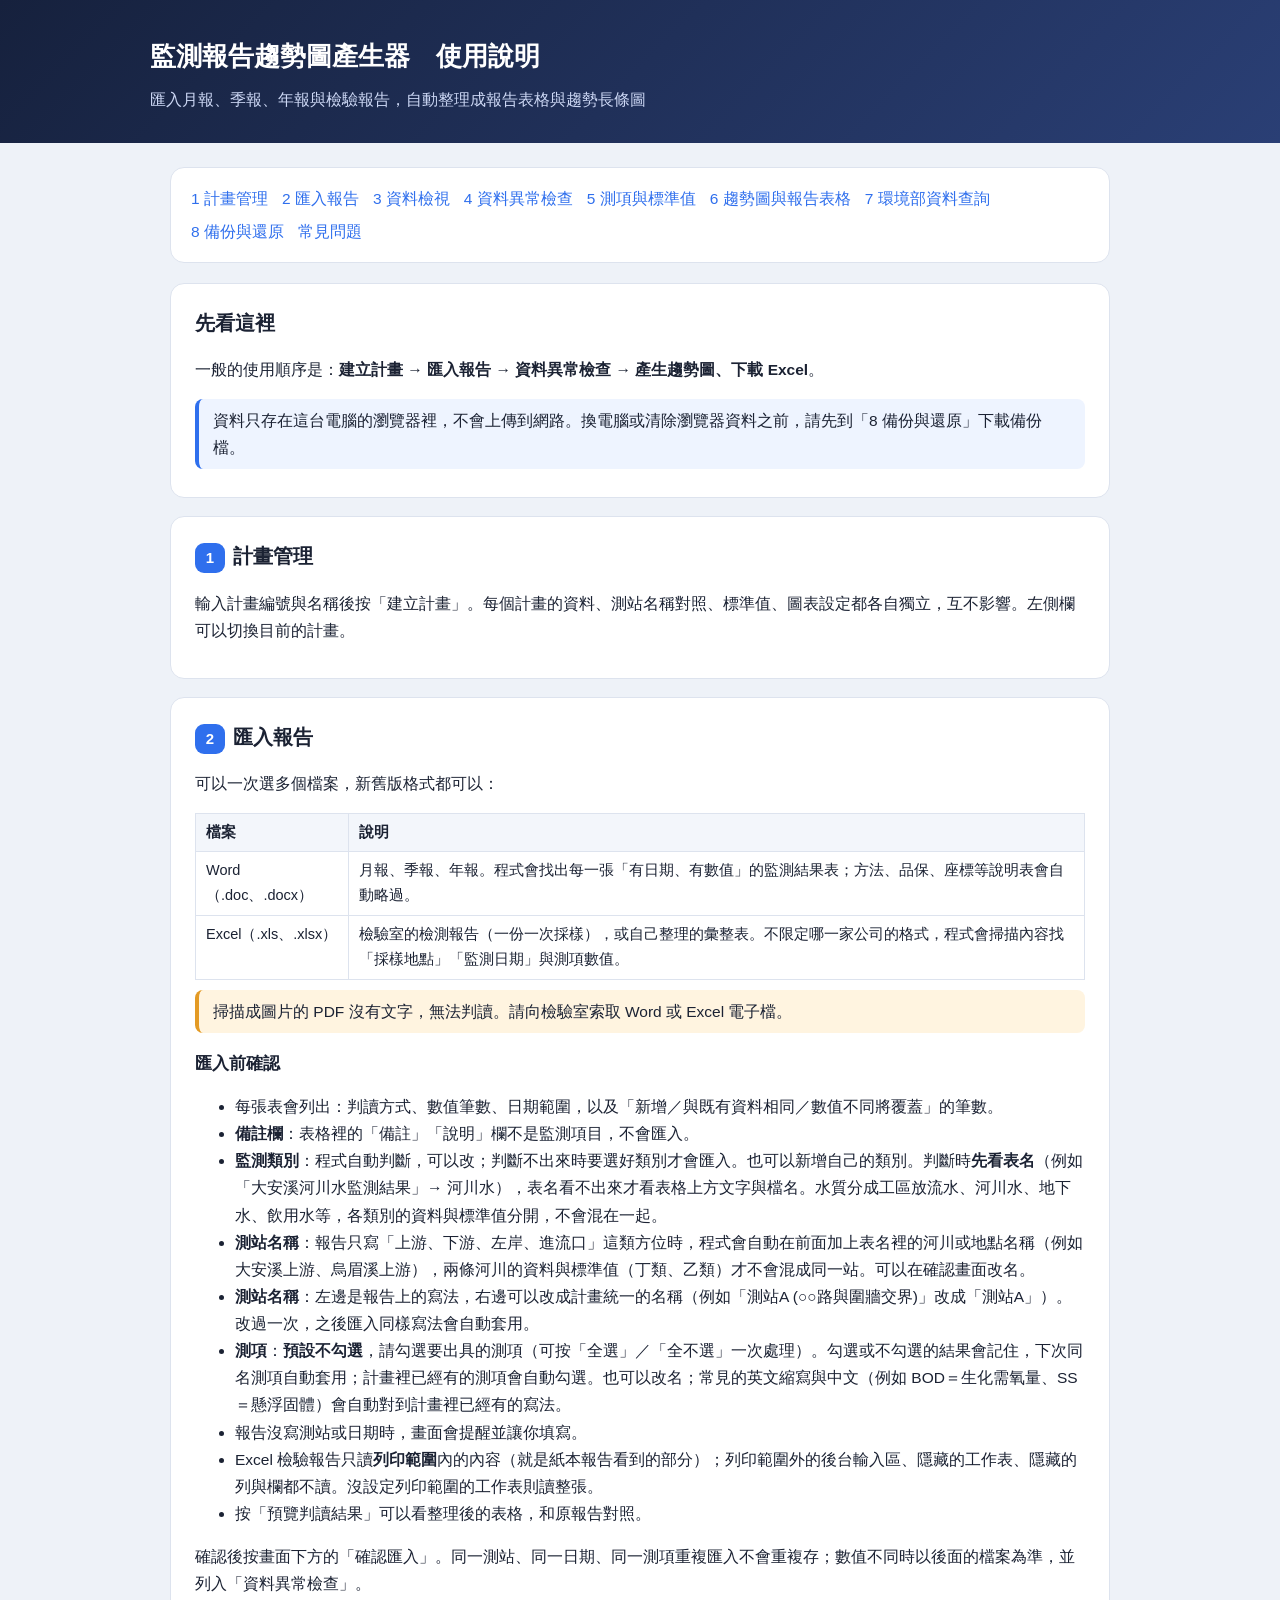
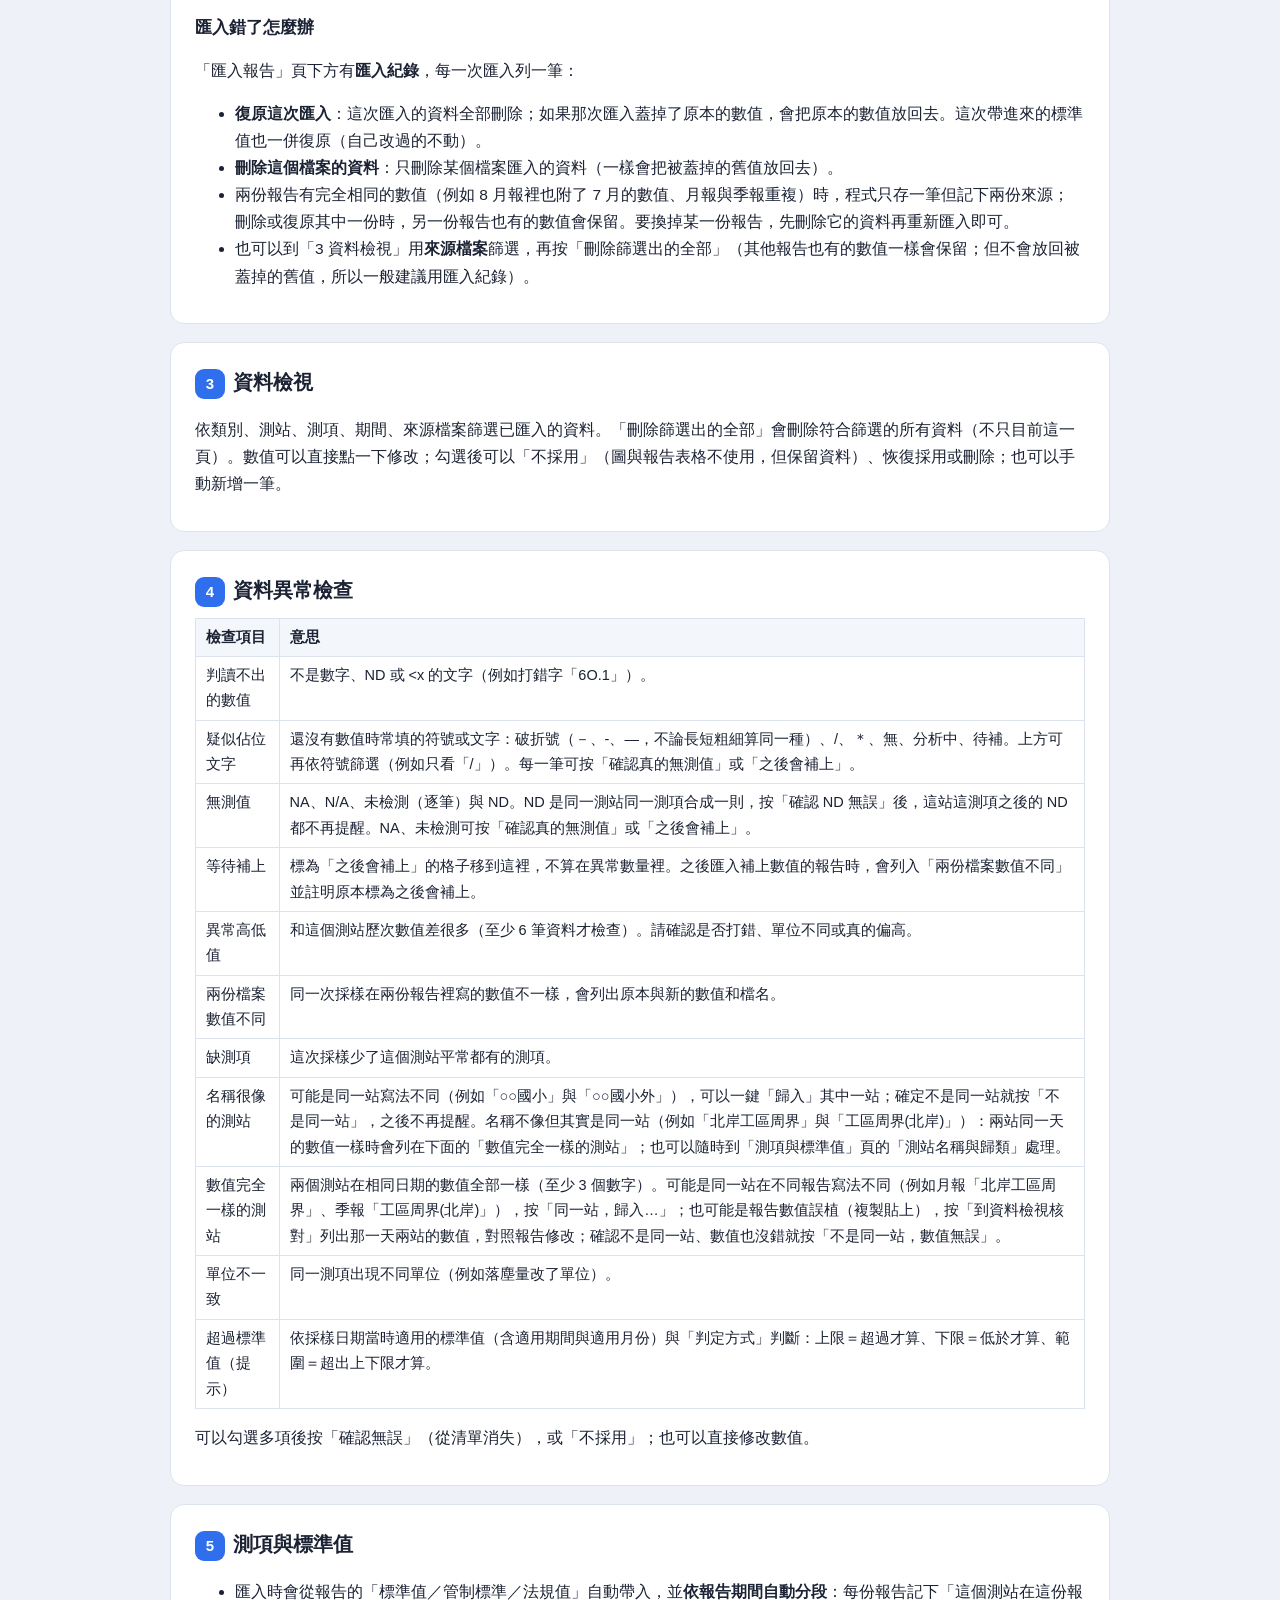
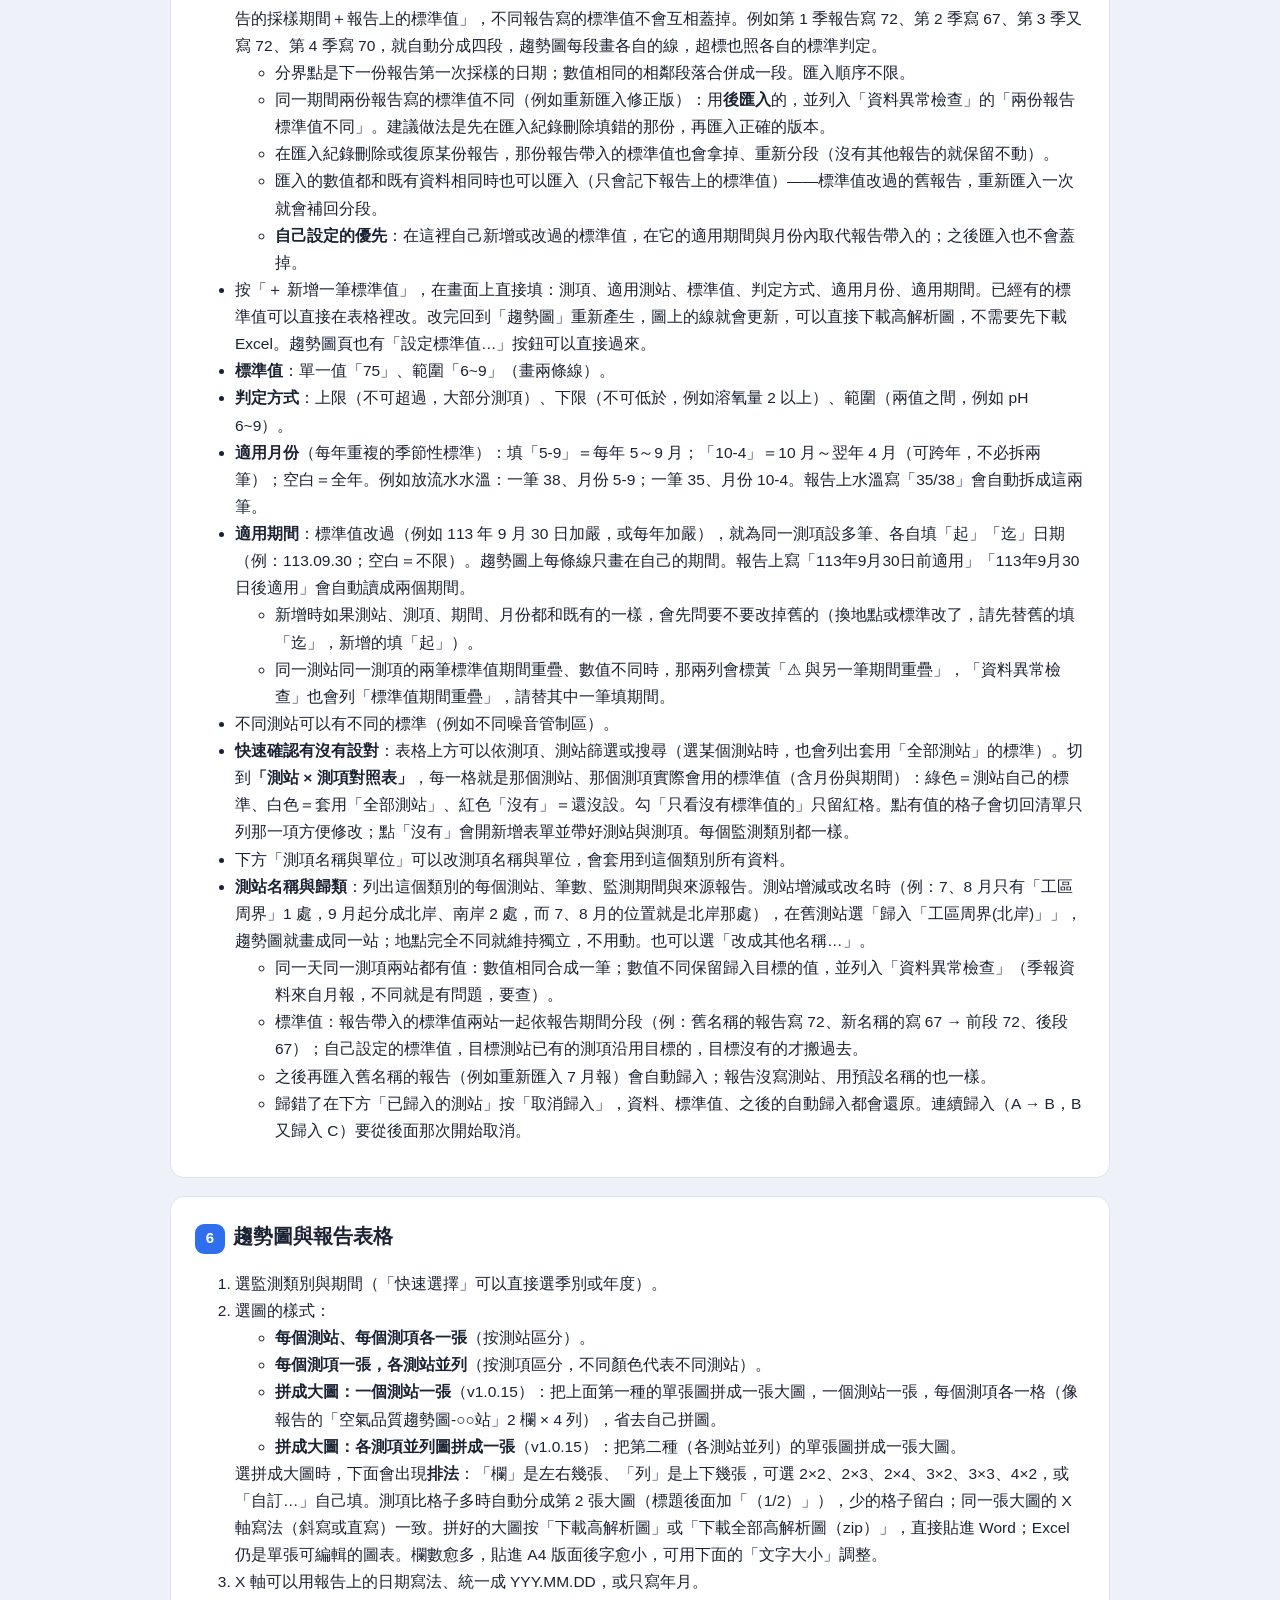
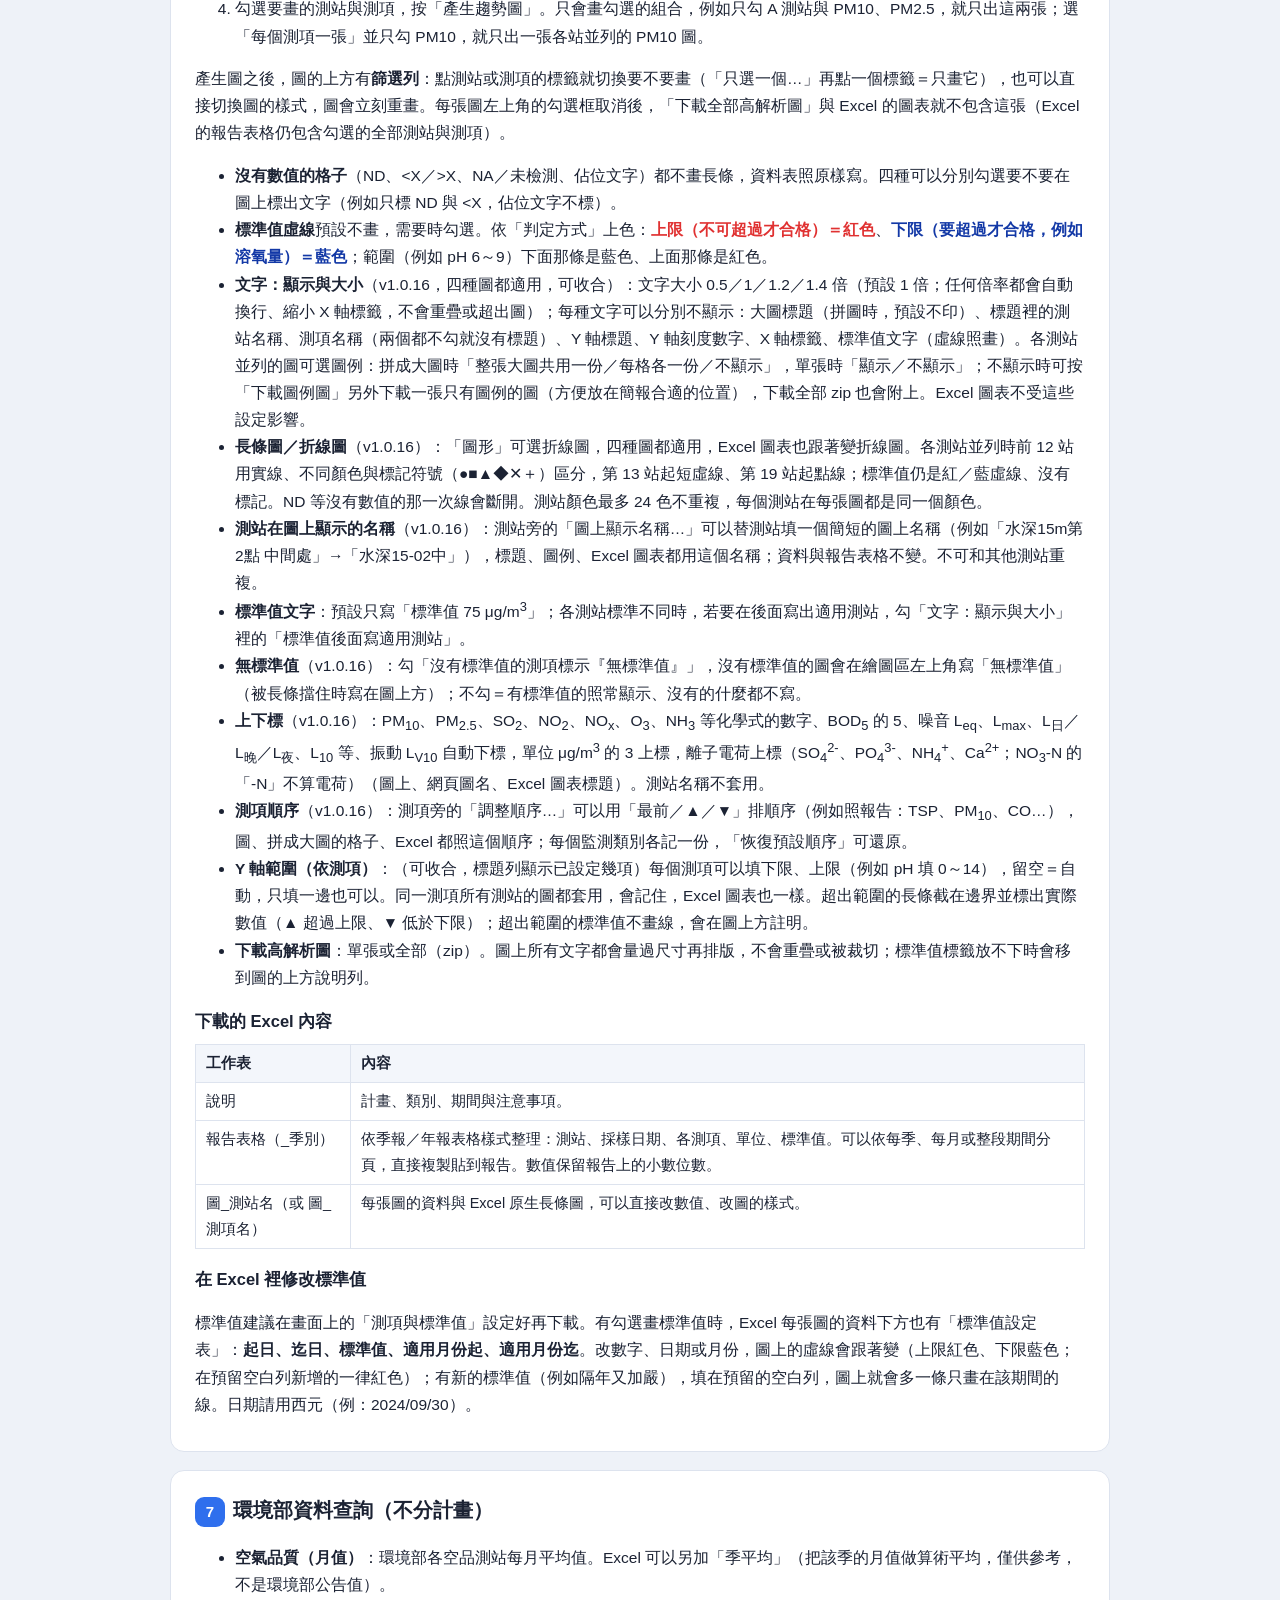
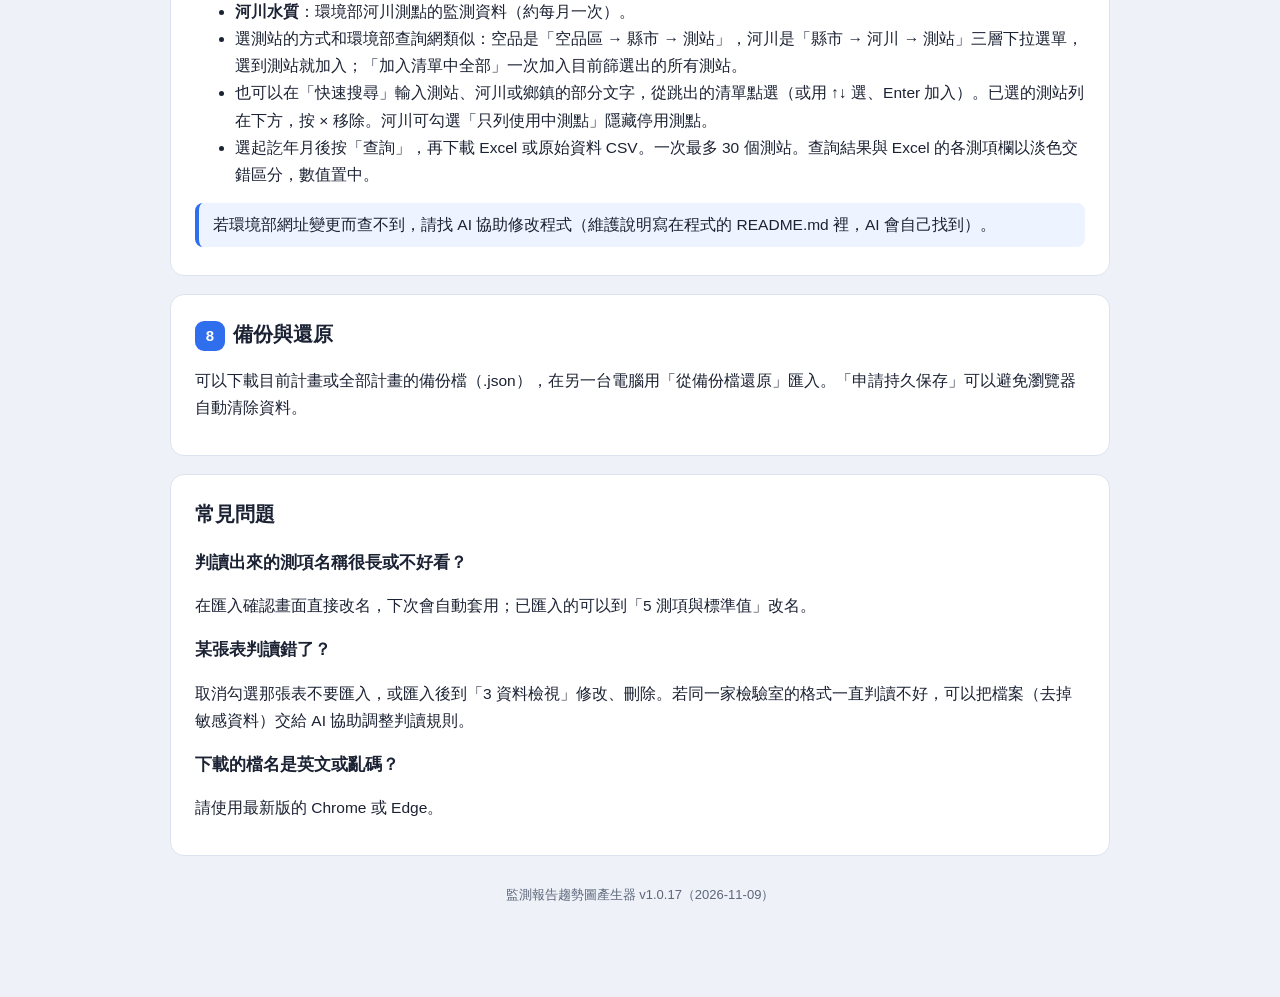
==== commit 3c53e89d: "v1.0.17" ====
--- a/使用說明.html
+++ b/使用說明.html
@@ -157,7 +157,7 @@
     <li><b>測站在圖上顯示的名稱</b>（v1.0.16）：測站旁的「圖上顯示名稱…」可以替測站填一個簡短的圖上名稱（例如「水深15m第2點 中間處」→「水深15-02中」），標題、圖例、Excel 圖表都用這個名稱；資料與報告表格不變。不可和其他測站重複。</li>
     <li><b>標準值文字</b>：預設只寫「標準值 75 μg/m<sup>3</sup>」；各測站標準不同時，若要在後面寫出適用測站，勾「文字：顯示與大小」裡的「標準值後面寫適用測站」。</li>
     <li><b>無標準值</b>（v1.0.16）：勾「沒有標準值的測項標示『無標準值』」，沒有標準值的圖會在繪圖區左上角寫「無標準值」（被長條擋住時寫在圖上方）；不勾＝有標準值的照常顯示、沒有的什麼都不寫。</li>
-    <li><b>上下標</b>（v1.0.16）：PM<sub>10</sub>、PM<sub>2.5</sub>、SO<sub>2</sub>、NO<sub>2</sub>、NO<sub>x</sub>、O<sub>3</sub>、NH<sub>3</sub> 等化學式的數字、BOD<sub>5</sub> 的 5、噪音 L<sub>eq</sub>、L<sub>max</sub>、L<sub>日</sub>／L<sub>晚</sub>／L<sub>夜</sub>、L<sub>10</sub> 等、振動 L<sub>V10</sub> 自動下標，單位 μg/m<sup>3</sup> 的 3 上標（圖上、網頁圖名、Excel 圖表標題）。測站名稱不套用。</li>
+    <li><b>上下標</b>（v1.0.16）：PM<sub>10</sub>、PM<sub>2.5</sub>、SO<sub>2</sub>、NO<sub>2</sub>、NO<sub>x</sub>、O<sub>3</sub>、NH<sub>3</sub> 等化學式的數字、BOD<sub>5</sub> 的 5、噪音 L<sub>eq</sub>、L<sub>max</sub>、L<sub>日</sub>／L<sub>晚</sub>／L<sub>夜</sub>、L<sub>10</sub> 等、振動 L<sub>V10</sub> 自動下標，單位 μg/m<sup>3</sup> 的 3 上標，離子電荷上標（SO<sub>4</sub><sup>2-</sup>、PO<sub>4</sub><sup>3-</sup>、NH<sub>4</sub><sup>+</sup>、Ca<sup>2+</sup>；NO<sub>3</sub>-N 的「-N」不算電荷）（圖上、網頁圖名、Excel 圖表標題）。測站名稱不套用。</li>
     <li><b>測項順序</b>（v1.0.16）：測項旁的「調整順序…」可以用「最前／▲／▼」排順序（例如照報告：TSP、PM<sub>10</sub>、CO…），圖、拼成大圖的格子、Excel 都照這個順序；每個監測類別各記一份，「恢復預設順序」可還原。</li>
     <li><b>Y 軸範圍（依測項）</b>：（可收合，標題列顯示已設定幾項）每個測項可以填下限、上限（例如 pH 填 0～14），留空＝自動，只填一邊也可以。同一測項所有測站的圖都套用，會記住，Excel 圖表也一樣。超出範圍的長條截在邊界並標出實際數值（▲ 超過上限、▼ 低於下限）；超出範圍的標準值不畫線，會在圖上方註明。</li>
     <li><b>下載高解析圖</b>：單張或全部（zip）。圖上所有文字都會量過尺寸再排版，不會重疊或被裁切；標準值標籤放不下時會移到圖的上方說明列。</li>
@@ -199,7 +199,7 @@
   <h3>下載的檔名是英文或亂碼？</h3>
   <p>請使用最新版的 Chrome 或 Edge。</p>
 </section>
-<footer>監測報告趨勢圖產生器 v1.0.16（2026-11-09）</footer>
+<footer>監測報告趨勢圖產生器 v1.0.17（2026-11-09）</footer>
 </main>
 </body>
 </html>
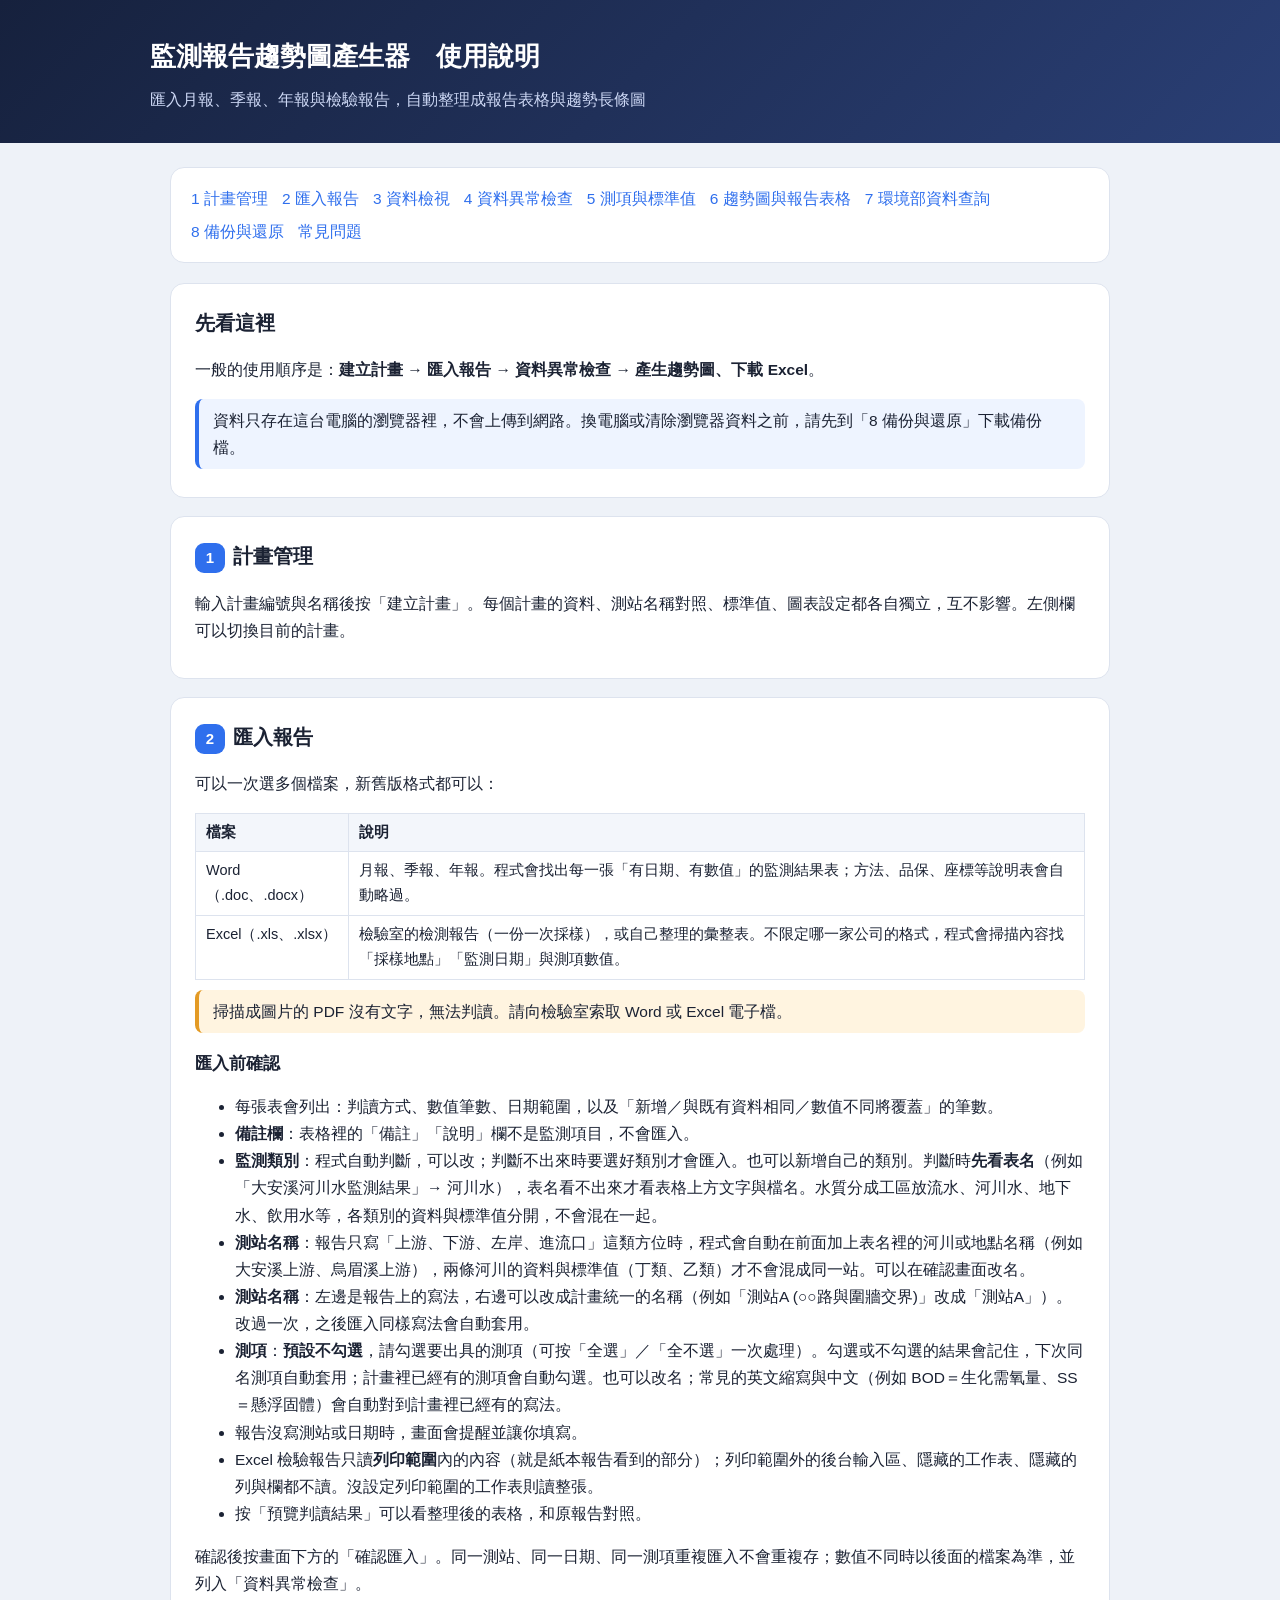
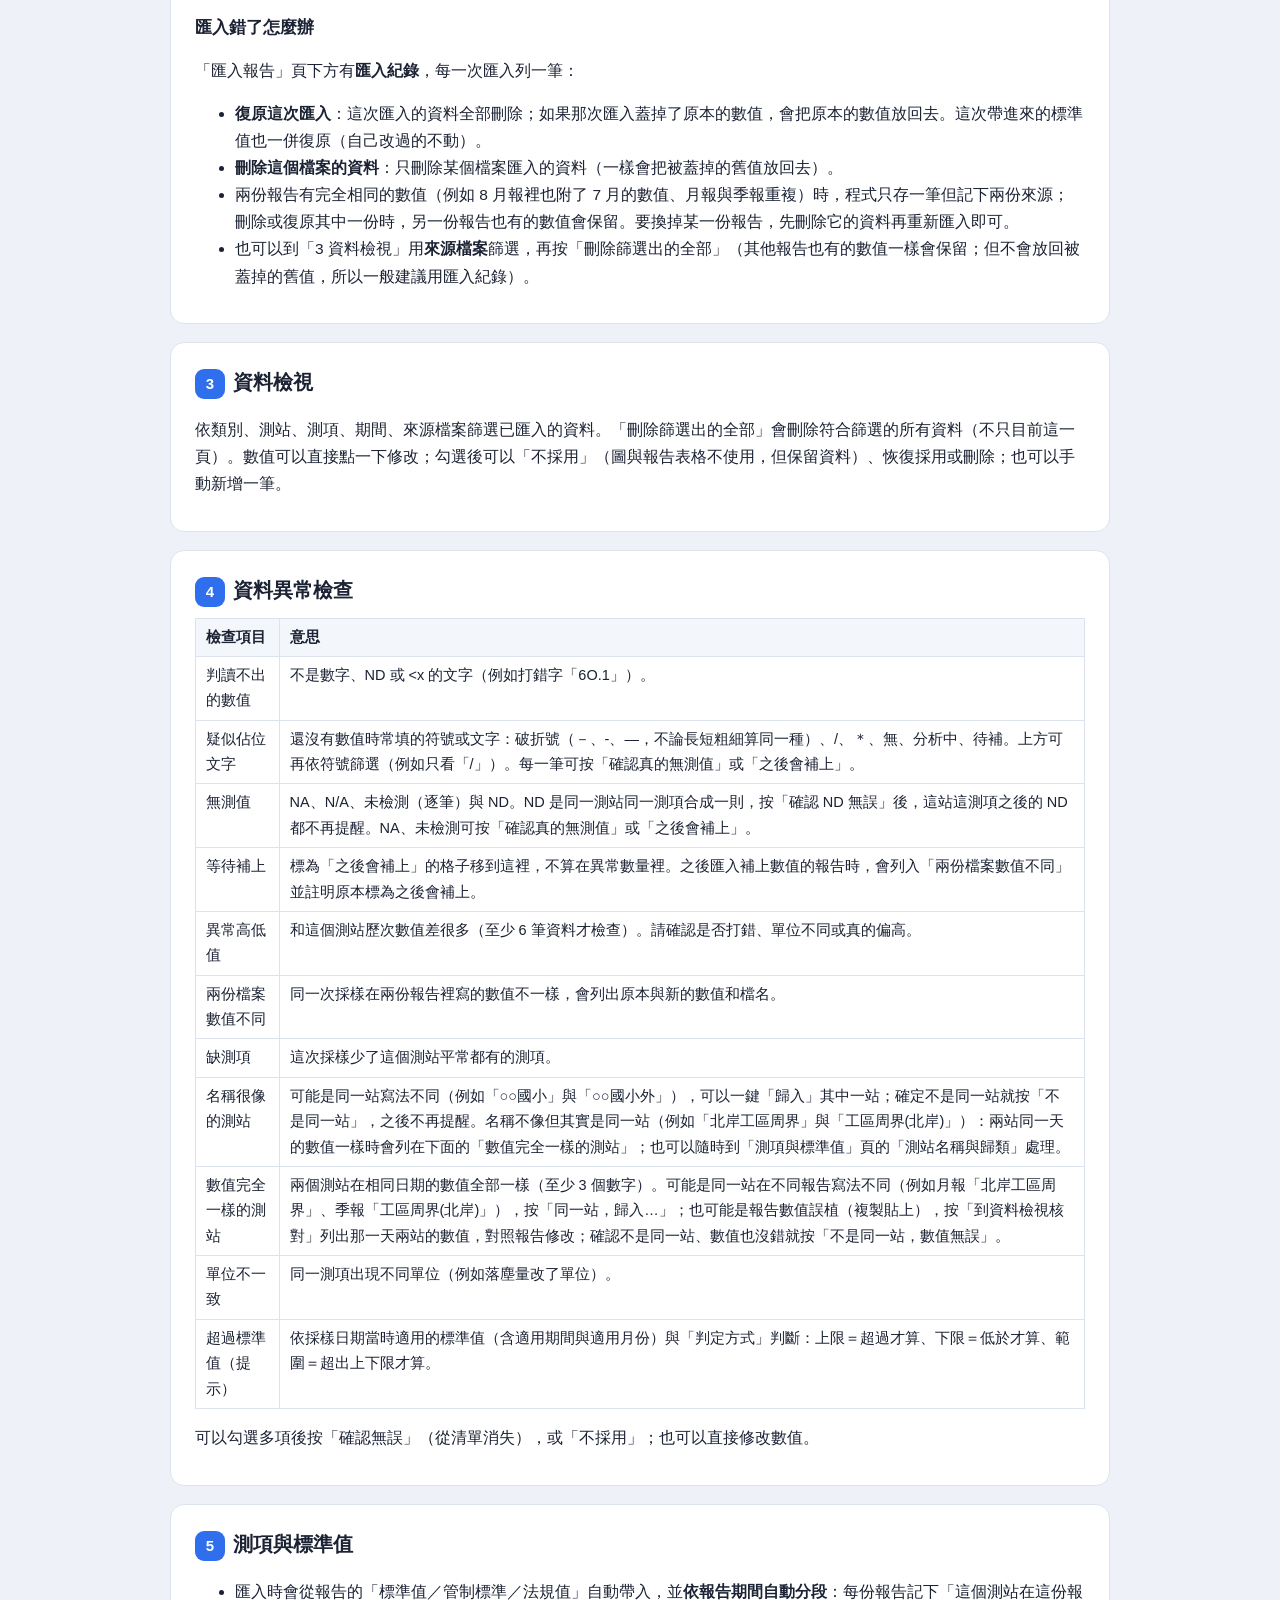
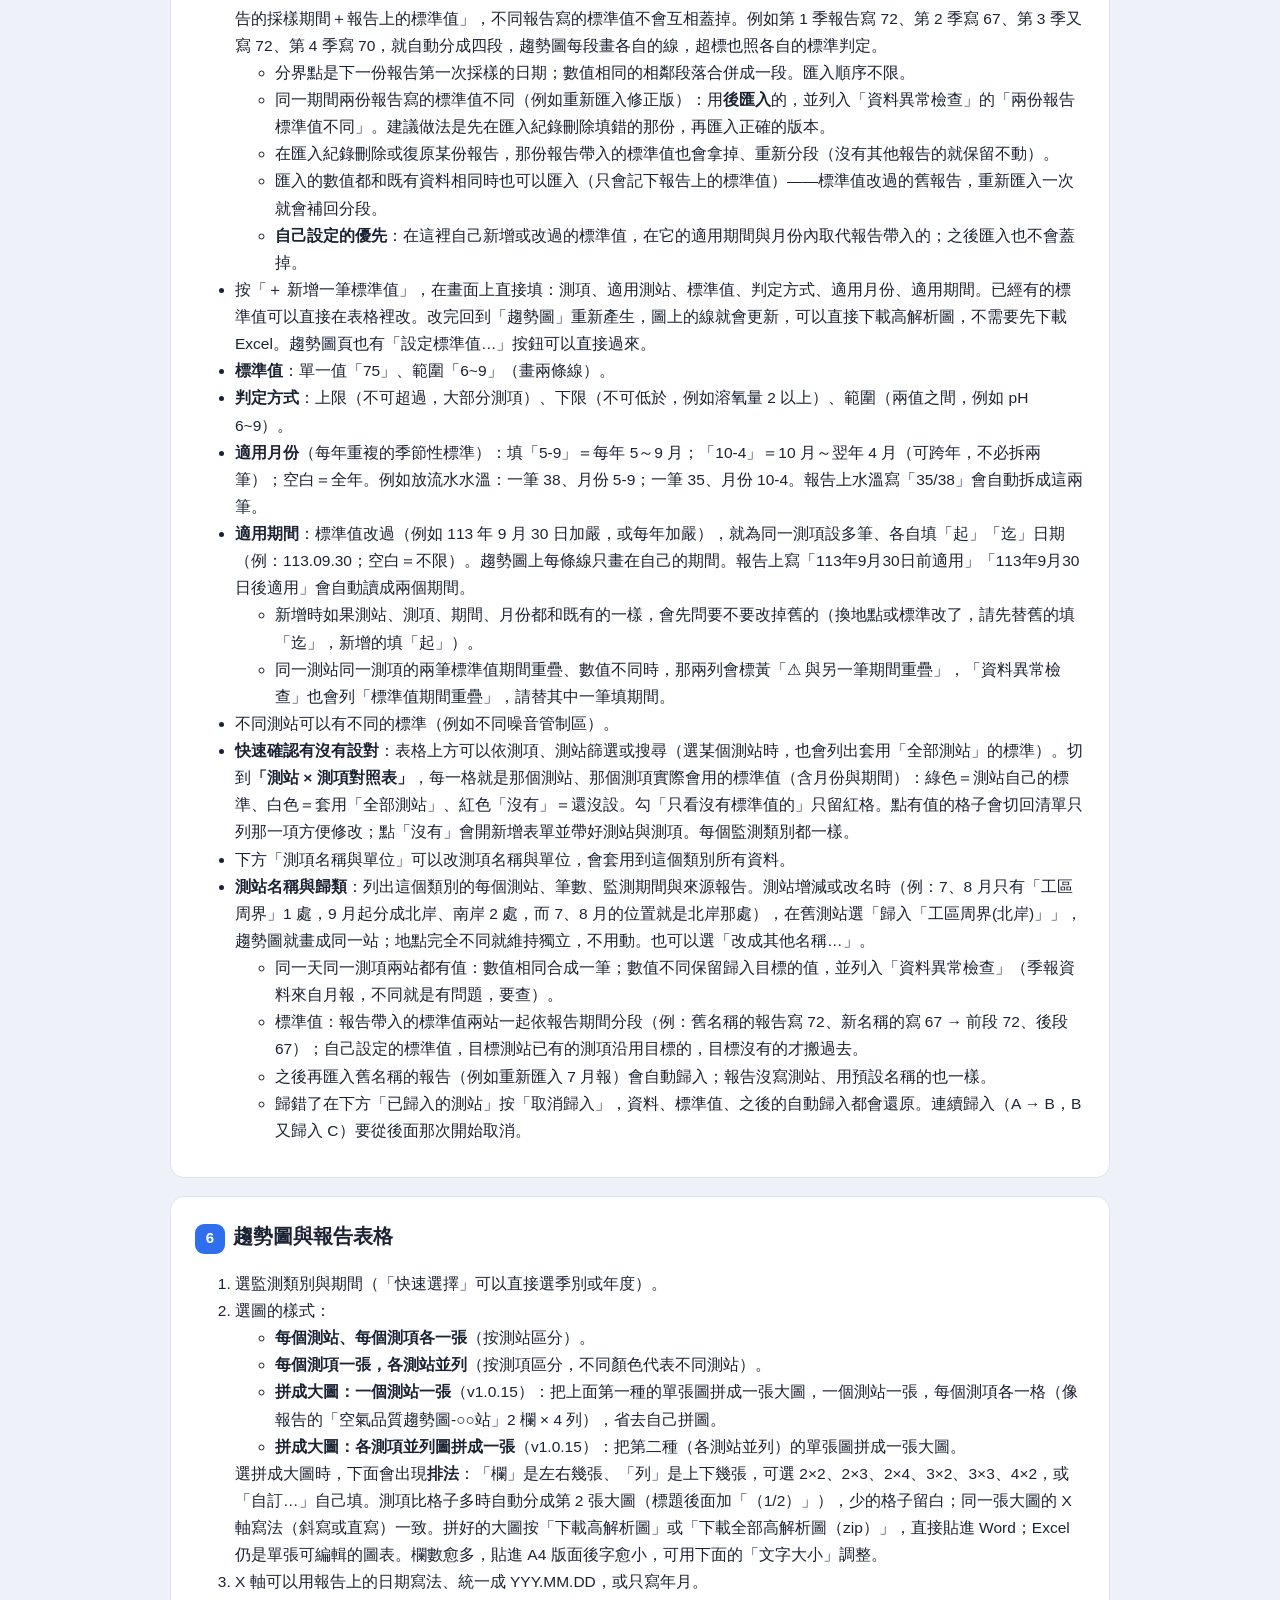
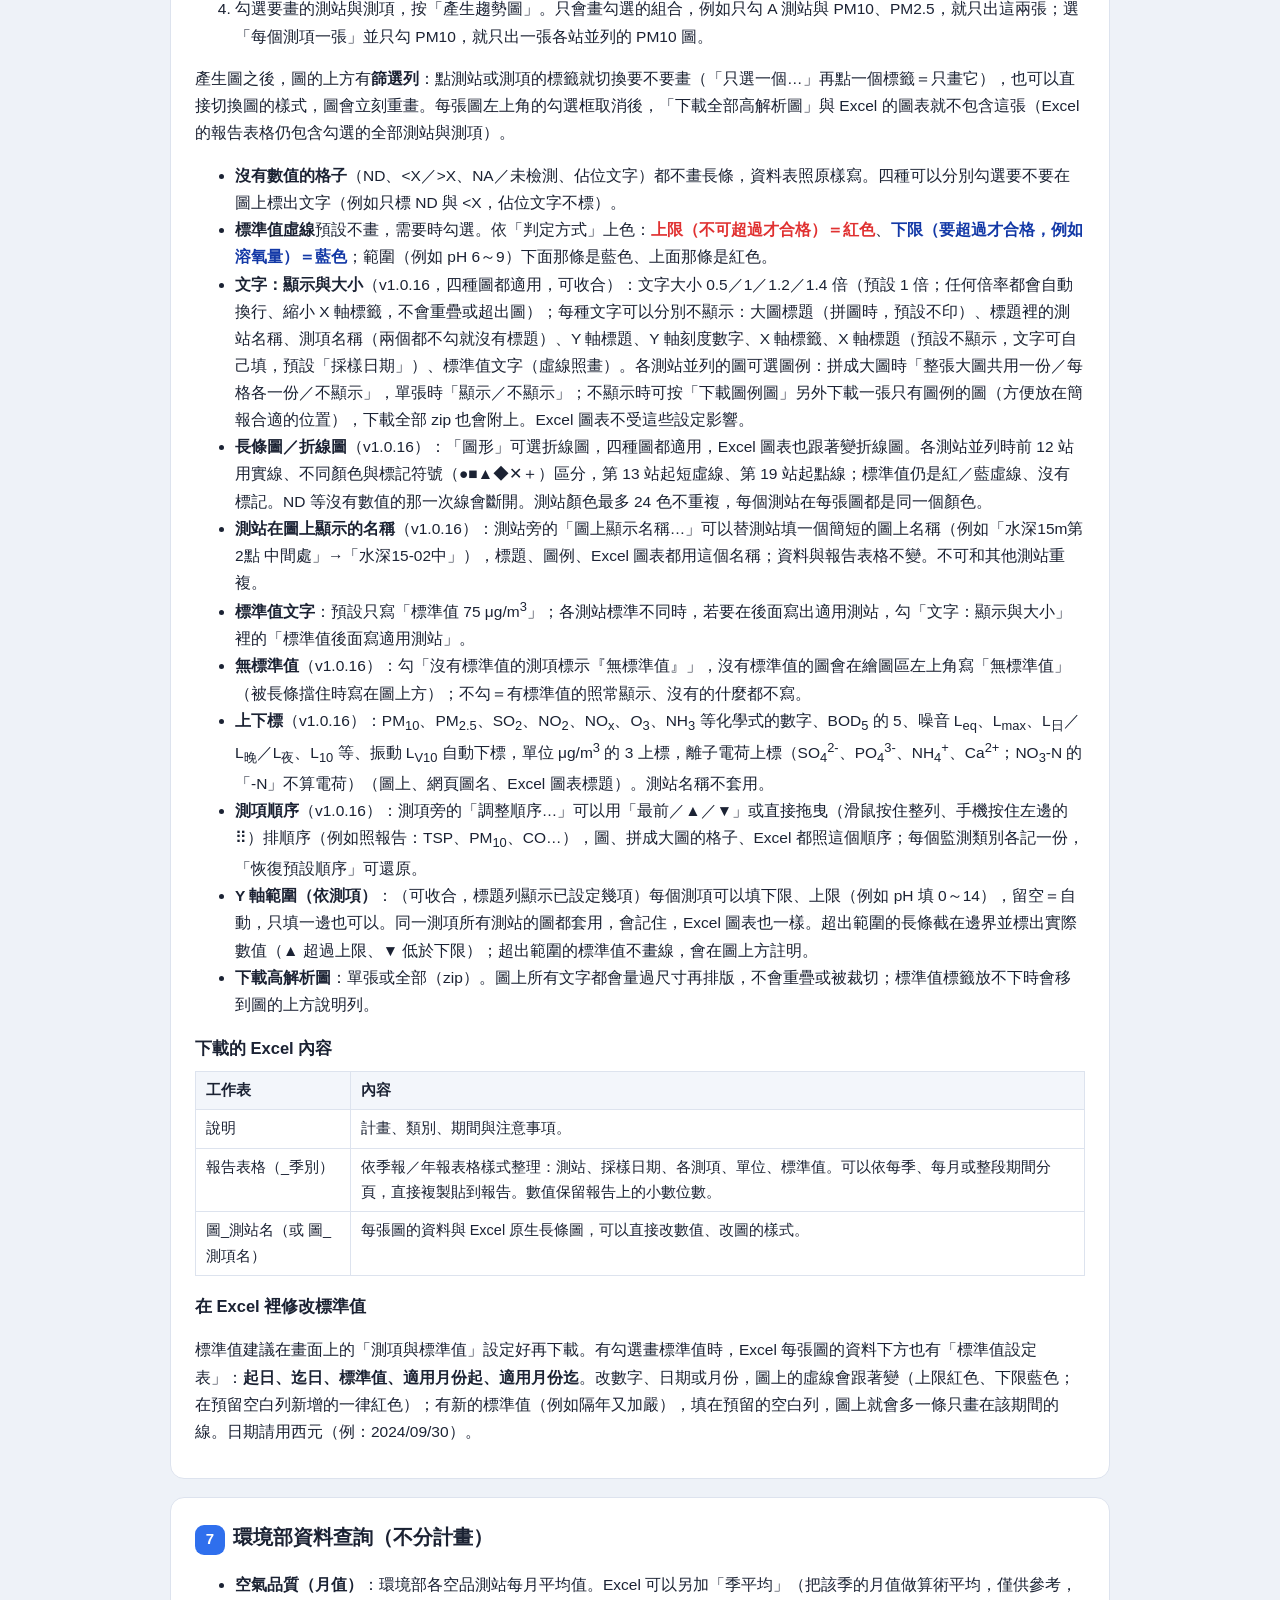
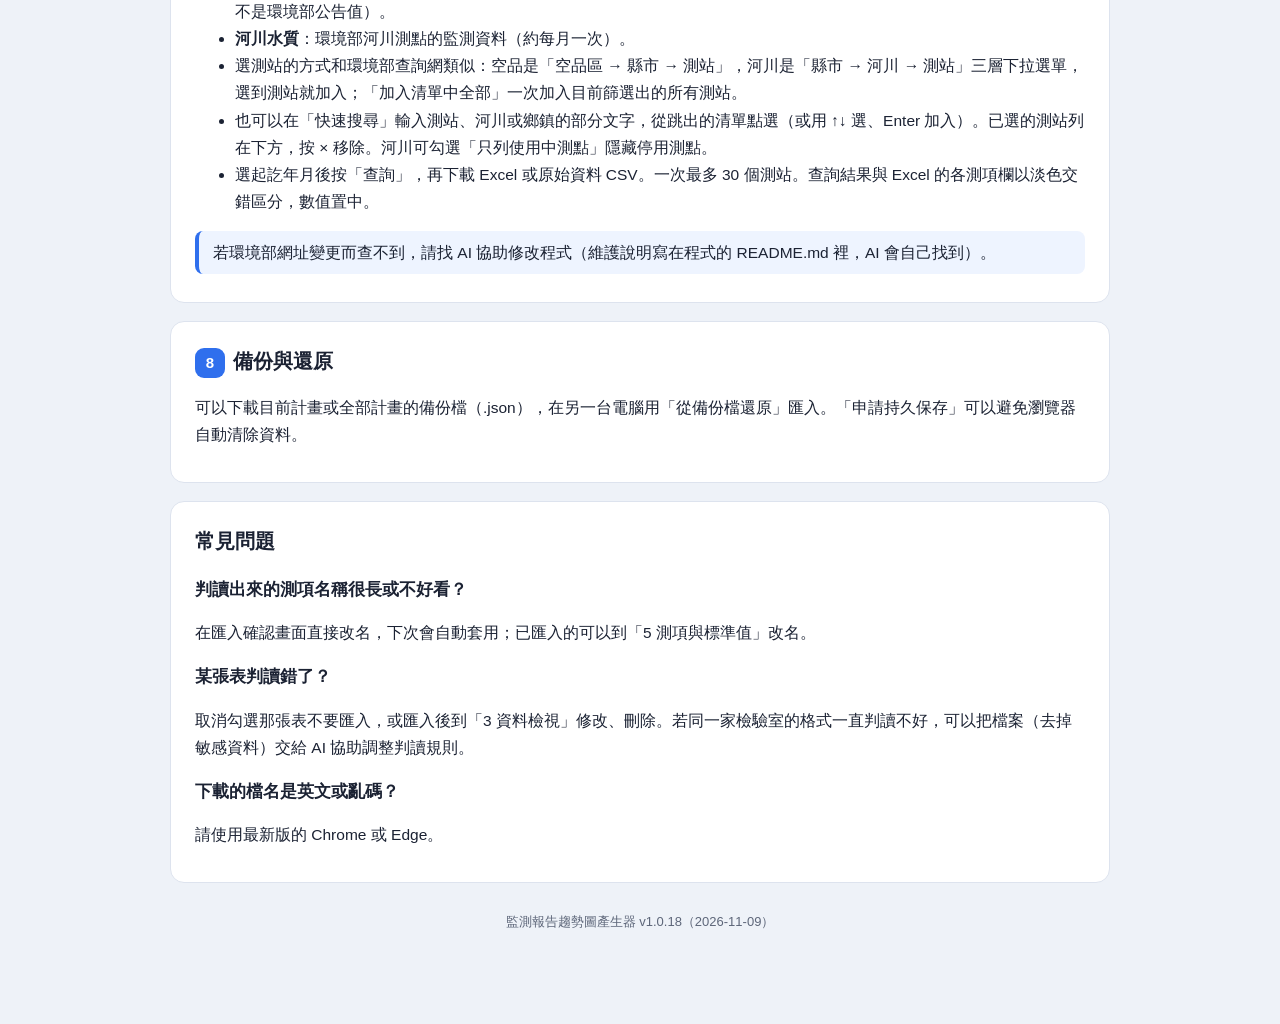
==== commit 3083f860: "v1.0.18" ====
--- a/使用說明.html
+++ b/使用說明.html
@@ -152,13 +152,13 @@
   <ul>
     <li><b>沒有數值的格子</b>（ND、&lt;X／&gt;X、NA／未檢測、佔位文字）都不畫長條，資料表照原樣寫。四種可以分別勾選要不要在圖上標出文字（例如只標 ND 與 &lt;X，佔位文字不標）。</li>
     <li><b>標準值虛線</b>預設不畫，需要時勾選。依「判定方式」上色：<b style="color:#E03131">上限（不可超過才合格）＝紅色</b>、<b style="color:#1238A6">下限（要超過才合格，例如溶氧量）＝藍色</b>；範圍（例如 pH 6～9）下面那條是藍色、上面那條是紅色。</li>
-    <li><b>文字：顯示與大小</b>（v1.0.16，四種圖都適用，可收合）：文字大小 0.5／1／1.2／1.4 倍（預設 1 倍；任何倍率都會自動換行、縮小 X 軸標籤，不會重疊或超出圖）；每種文字可以分別不顯示：大圖標題（拼圖時，預設不印）、標題裡的測站名稱、測項名稱（兩個都不勾就沒有標題）、Y 軸標題、Y 軸刻度數字、X 軸標籤、標準值文字（虛線照畫）。各測站並列的圖可選圖例：拼成大圖時「整張大圖共用一份／每格各一份／不顯示」，單張時「顯示／不顯示」；不顯示時可按「下載圖例圖」另外下載一張只有圖例的圖（方便放在簡報合適的位置），下載全部 zip 也會附上。Excel 圖表不受這些設定影響。</li>
+    <li><b>文字：顯示與大小</b>（v1.0.16，四種圖都適用，可收合）：文字大小 0.5／1／1.2／1.4 倍（預設 1 倍；任何倍率都會自動換行、縮小 X 軸標籤，不會重疊或超出圖）；每種文字可以分別不顯示：大圖標題（拼圖時，預設不印）、標題裡的測站名稱、測項名稱（兩個都不勾就沒有標題）、Y 軸標題、Y 軸刻度數字、X 軸標籤、X 軸標題（預設不顯示，文字可自己填，預設「採樣日期」）、標準值文字（虛線照畫）。各測站並列的圖可選圖例：拼成大圖時「整張大圖共用一份／每格各一份／不顯示」，單張時「顯示／不顯示」；不顯示時可按「下載圖例圖」另外下載一張只有圖例的圖（方便放在簡報合適的位置），下載全部 zip 也會附上。Excel 圖表不受這些設定影響。</li>
     <li><b>長條圖／折線圖</b>（v1.0.16）：「圖形」可選折線圖，四種圖都適用，Excel 圖表也跟著變折線圖。各測站並列時前 12 站用實線、不同顏色與標記符號（●■▲◆✕＋）區分，第 13 站起短虛線、第 19 站起點線；標準值仍是紅／藍虛線、沒有標記。ND 等沒有數值的那一次線會斷開。測站顏色最多 24 色不重複，每個測站在每張圖都是同一個顏色。</li>
     <li><b>測站在圖上顯示的名稱</b>（v1.0.16）：測站旁的「圖上顯示名稱…」可以替測站填一個簡短的圖上名稱（例如「水深15m第2點 中間處」→「水深15-02中」），標題、圖例、Excel 圖表都用這個名稱；資料與報告表格不變。不可和其他測站重複。</li>
     <li><b>標準值文字</b>：預設只寫「標準值 75 μg/m<sup>3</sup>」；各測站標準不同時，若要在後面寫出適用測站，勾「文字：顯示與大小」裡的「標準值後面寫適用測站」。</li>
     <li><b>無標準值</b>（v1.0.16）：勾「沒有標準值的測項標示『無標準值』」，沒有標準值的圖會在繪圖區左上角寫「無標準值」（被長條擋住時寫在圖上方）；不勾＝有標準值的照常顯示、沒有的什麼都不寫。</li>
     <li><b>上下標</b>（v1.0.16）：PM<sub>10</sub>、PM<sub>2.5</sub>、SO<sub>2</sub>、NO<sub>2</sub>、NO<sub>x</sub>、O<sub>3</sub>、NH<sub>3</sub> 等化學式的數字、BOD<sub>5</sub> 的 5、噪音 L<sub>eq</sub>、L<sub>max</sub>、L<sub>日</sub>／L<sub>晚</sub>／L<sub>夜</sub>、L<sub>10</sub> 等、振動 L<sub>V10</sub> 自動下標，單位 μg/m<sup>3</sup> 的 3 上標，離子電荷上標（SO<sub>4</sub><sup>2-</sup>、PO<sub>4</sub><sup>3-</sup>、NH<sub>4</sub><sup>+</sup>、Ca<sup>2+</sup>；NO<sub>3</sub>-N 的「-N」不算電荷）（圖上、網頁圖名、Excel 圖表標題）。測站名稱不套用。</li>
-    <li><b>測項順序</b>（v1.0.16）：測項旁的「調整順序…」可以用「最前／▲／▼」排順序（例如照報告：TSP、PM<sub>10</sub>、CO…），圖、拼成大圖的格子、Excel 都照這個順序；每個監測類別各記一份，「恢復預設順序」可還原。</li>
+    <li><b>測項順序</b>（v1.0.16）：測項旁的「調整順序…」可以用「最前／▲／▼」或直接拖曳（滑鼠按住整列、手機按住左邊的 ⠿）排順序（例如照報告：TSP、PM<sub>10</sub>、CO…），圖、拼成大圖的格子、Excel 都照這個順序；每個監測類別各記一份，「恢復預設順序」可還原。</li>
     <li><b>Y 軸範圍（依測項）</b>：（可收合，標題列顯示已設定幾項）每個測項可以填下限、上限（例如 pH 填 0～14），留空＝自動，只填一邊也可以。同一測項所有測站的圖都套用，會記住，Excel 圖表也一樣。超出範圍的長條截在邊界並標出實際數值（▲ 超過上限、▼ 低於下限）；超出範圍的標準值不畫線，會在圖上方註明。</li>
     <li><b>下載高解析圖</b>：單張或全部（zip）。圖上所有文字都會量過尺寸再排版，不會重疊或被裁切；標準值標籤放不下時會移到圖的上方說明列。</li>
   </ul>
@@ -199,7 +199,7 @@
   <h3>下載的檔名是英文或亂碼？</h3>
   <p>請使用最新版的 Chrome 或 Edge。</p>
 </section>
-<footer>監測報告趨勢圖產生器 v1.0.17（2026-11-09）</footer>
+<footer>監測報告趨勢圖產生器 v1.0.18（2026-11-09）</footer>
 </main>
 </body>
 </html>
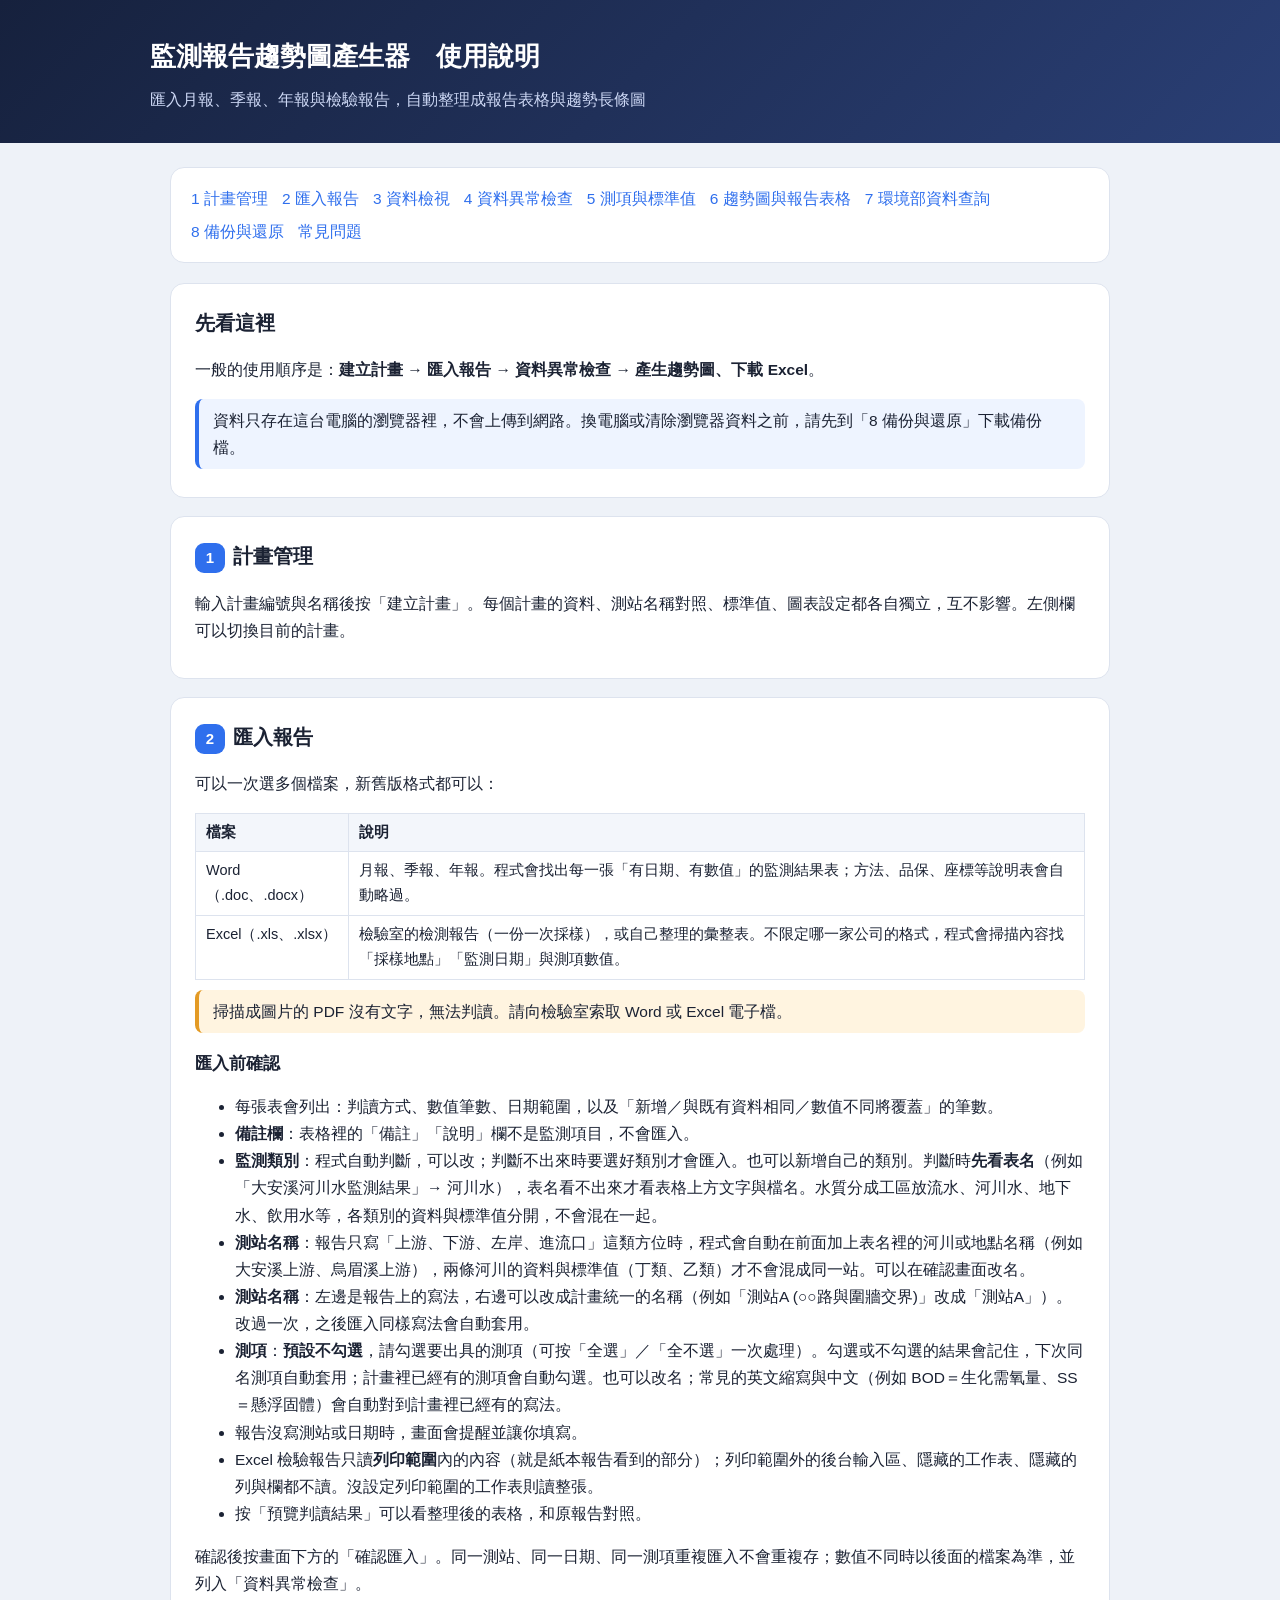
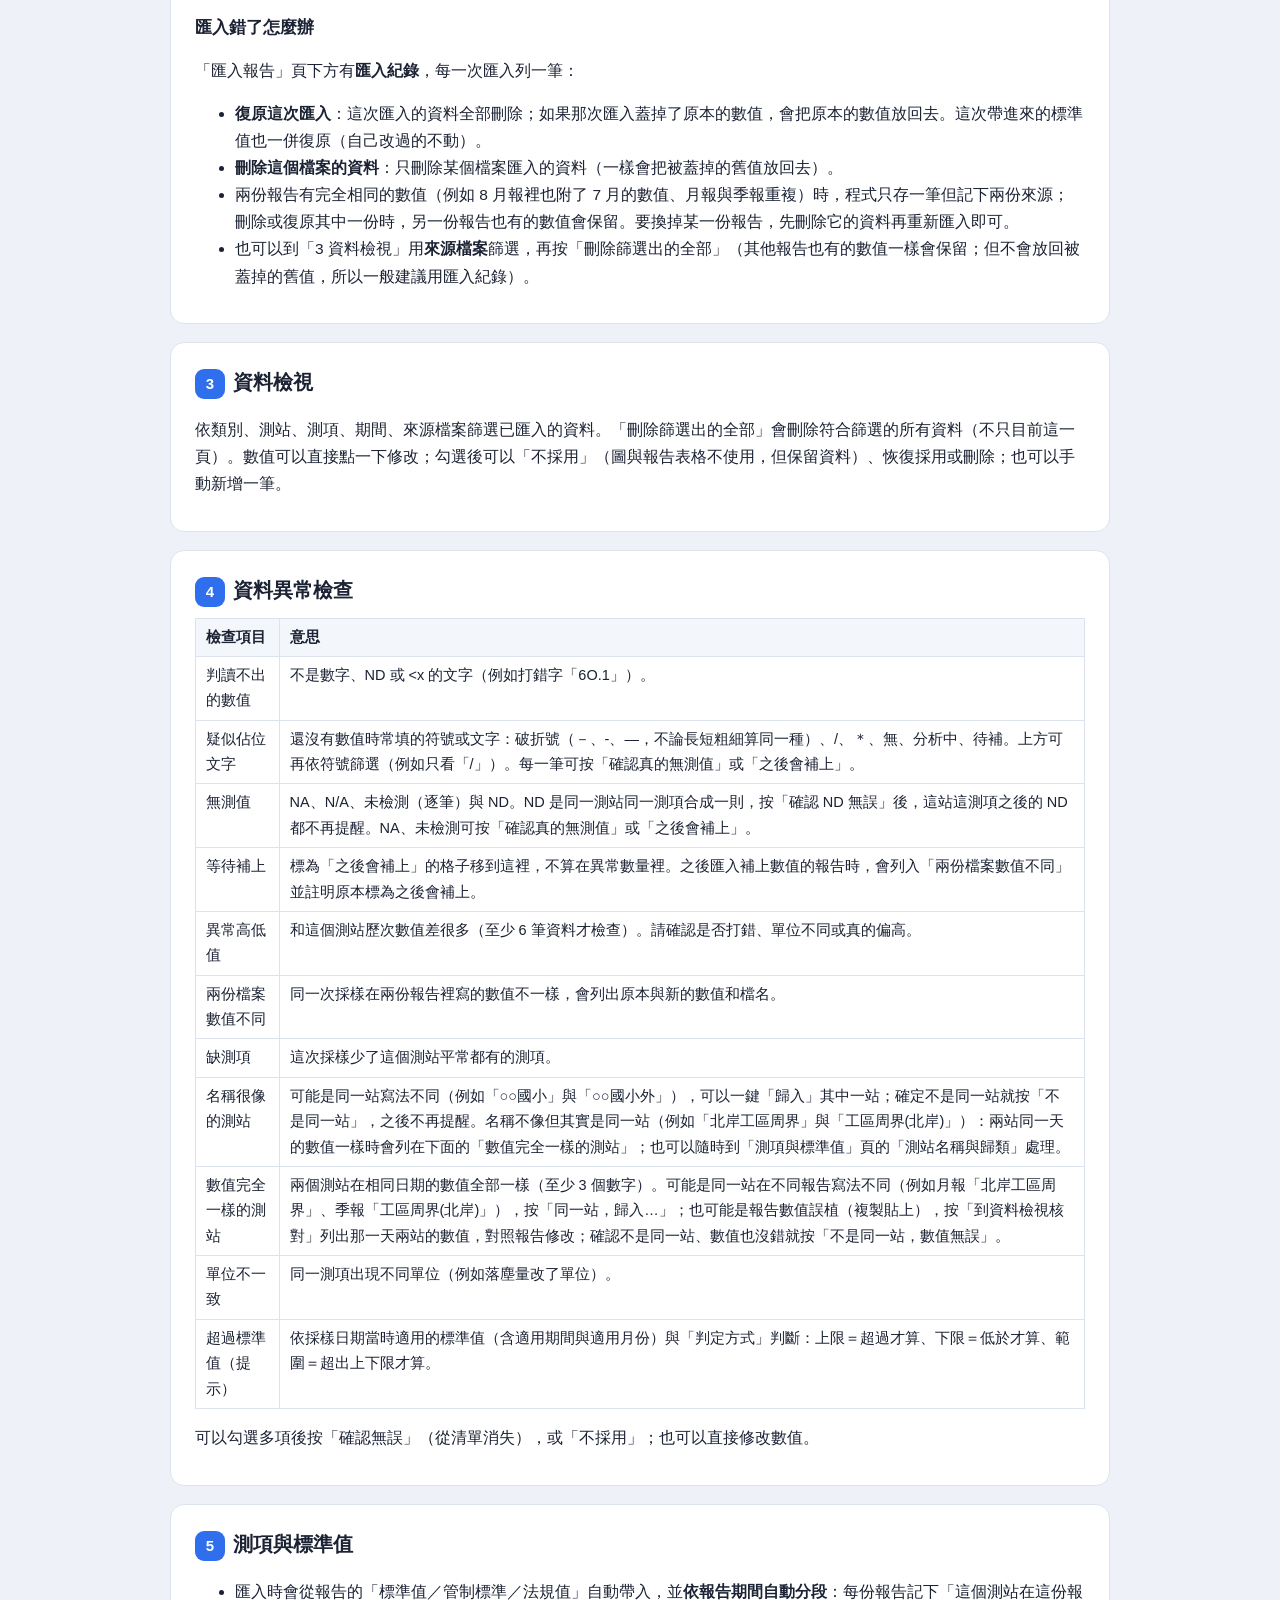
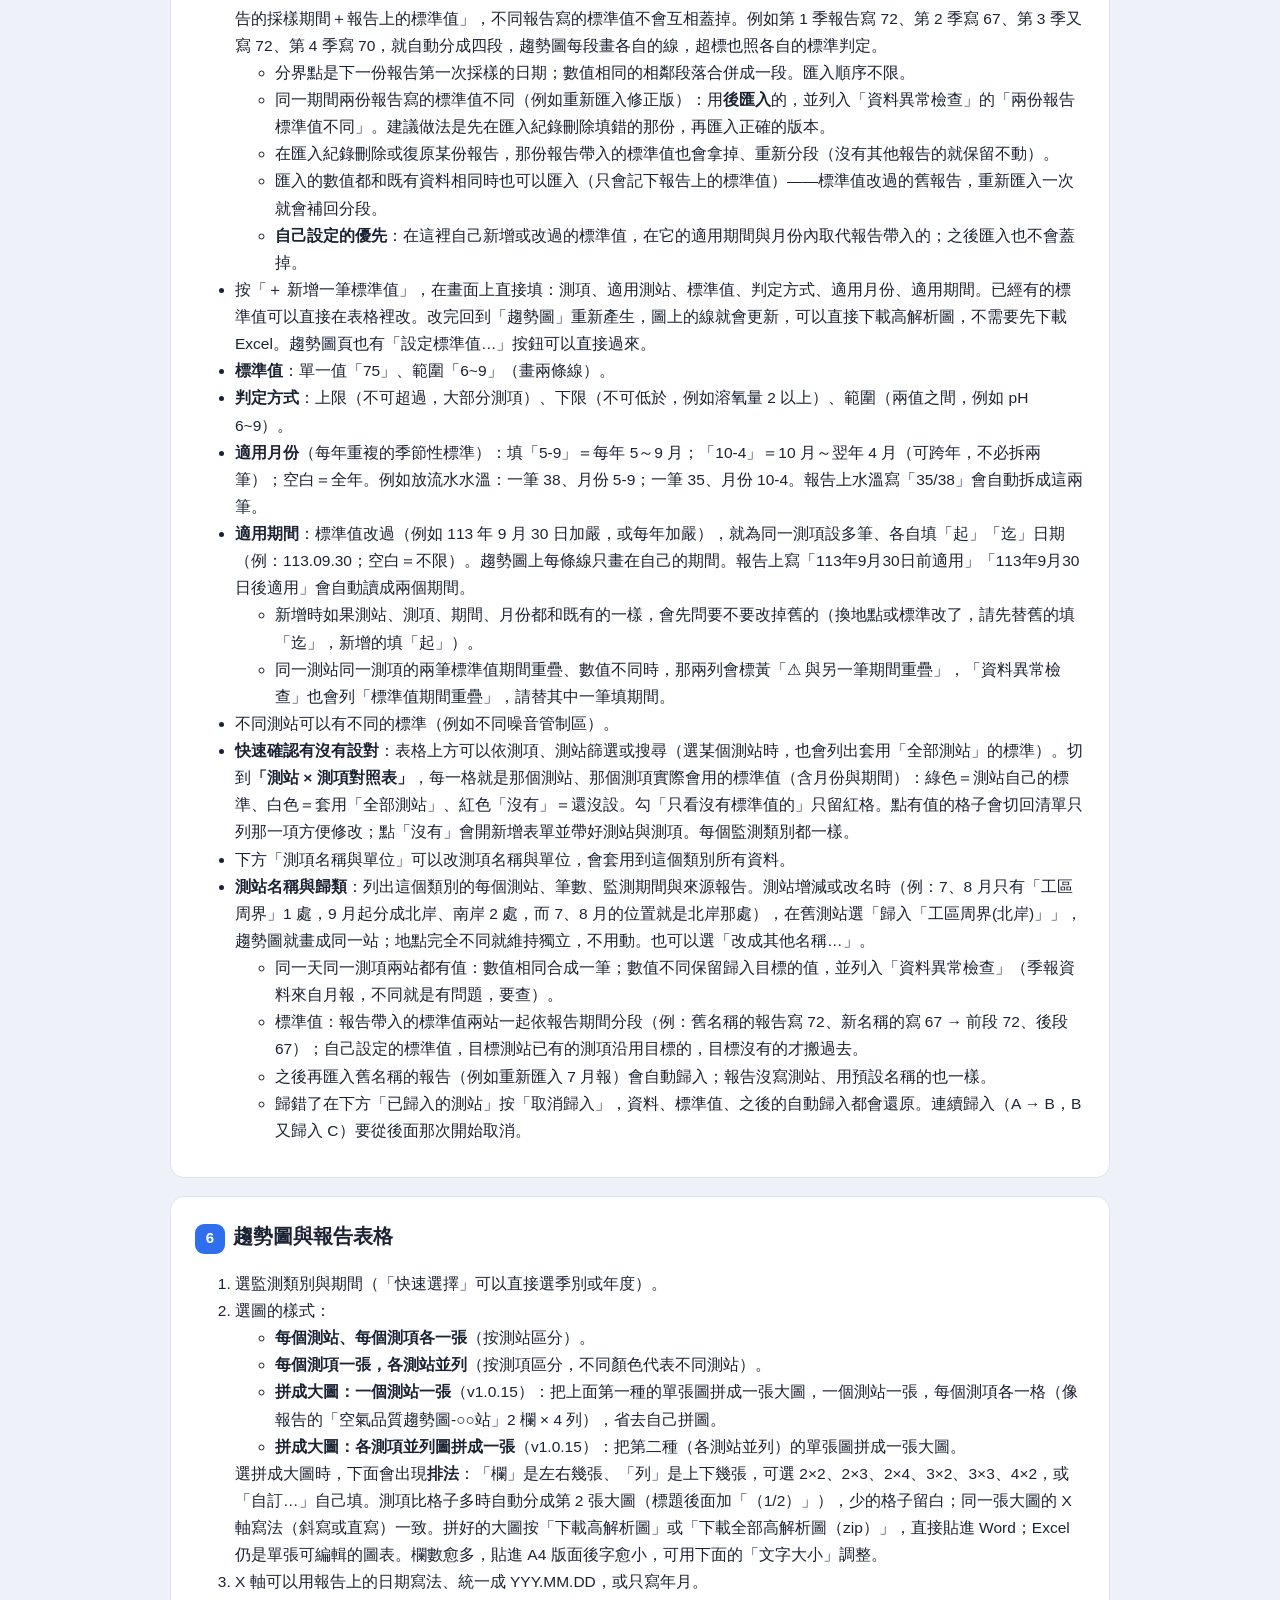
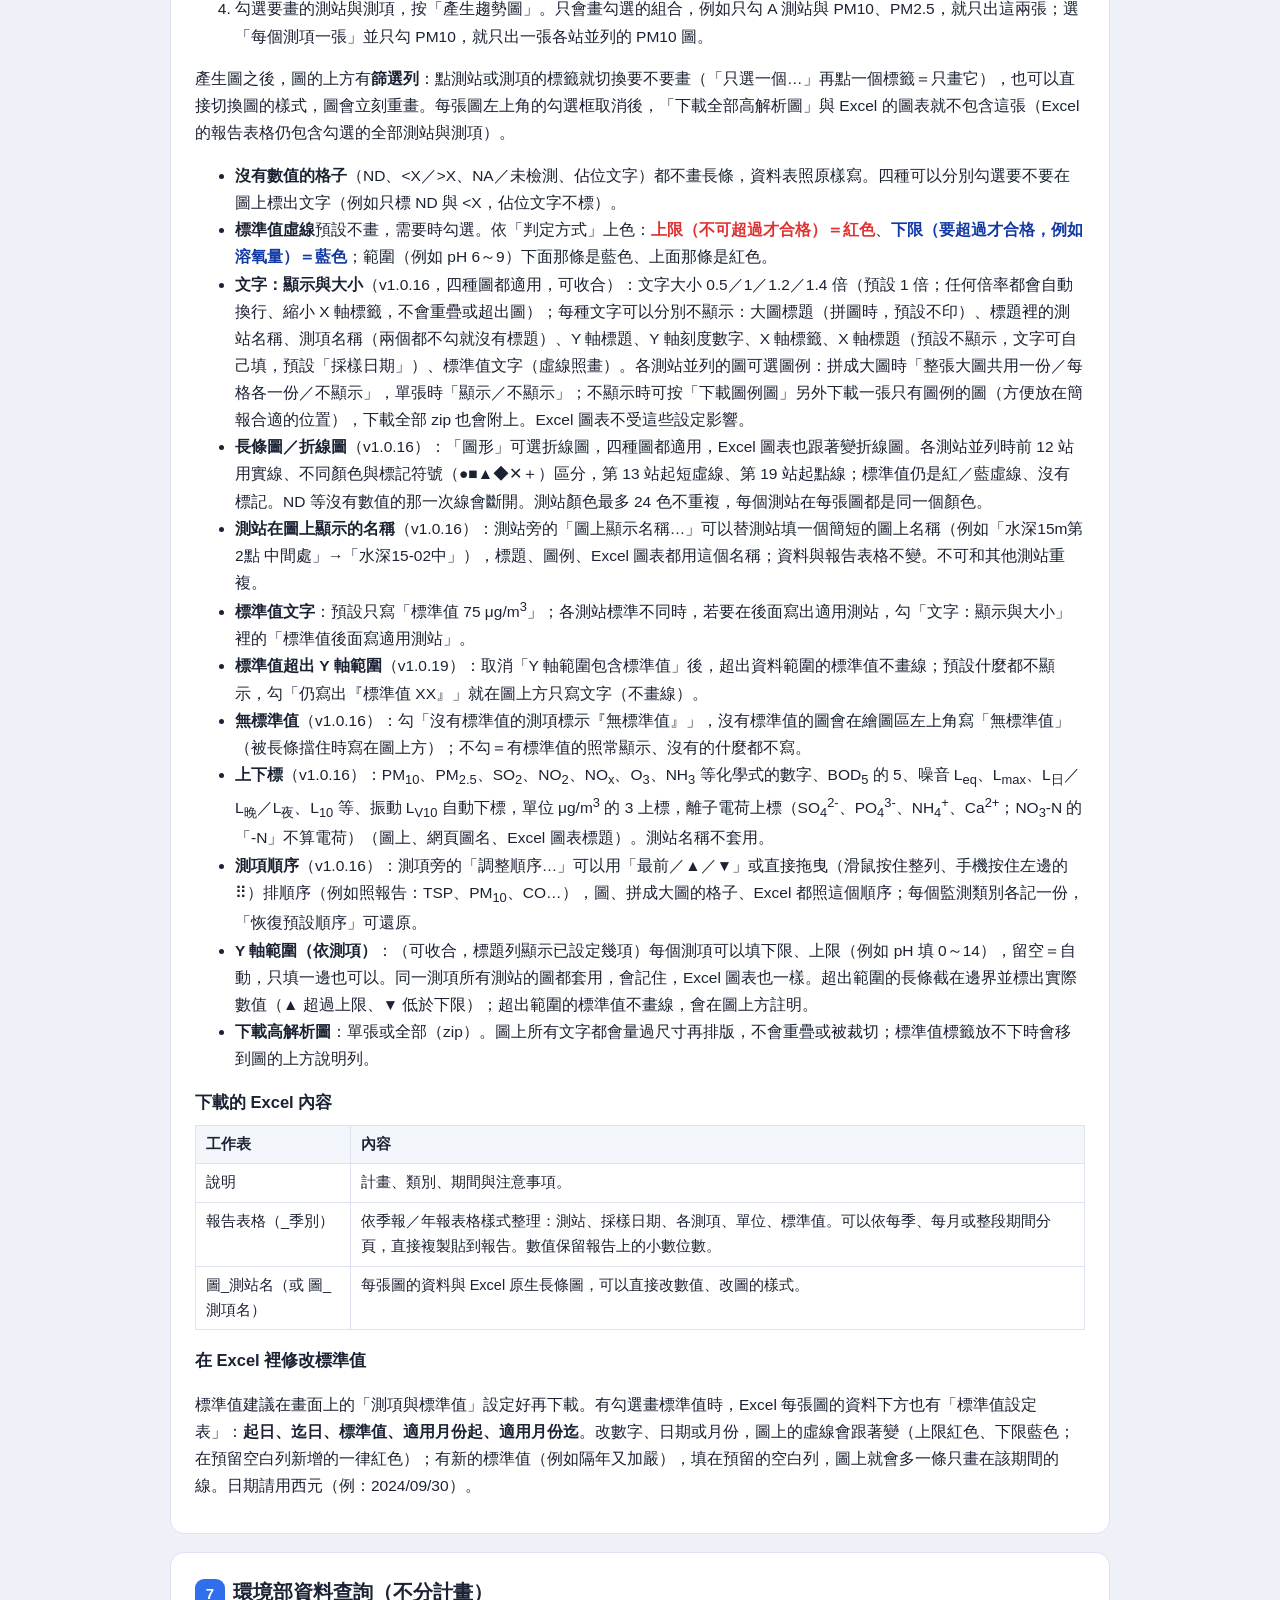
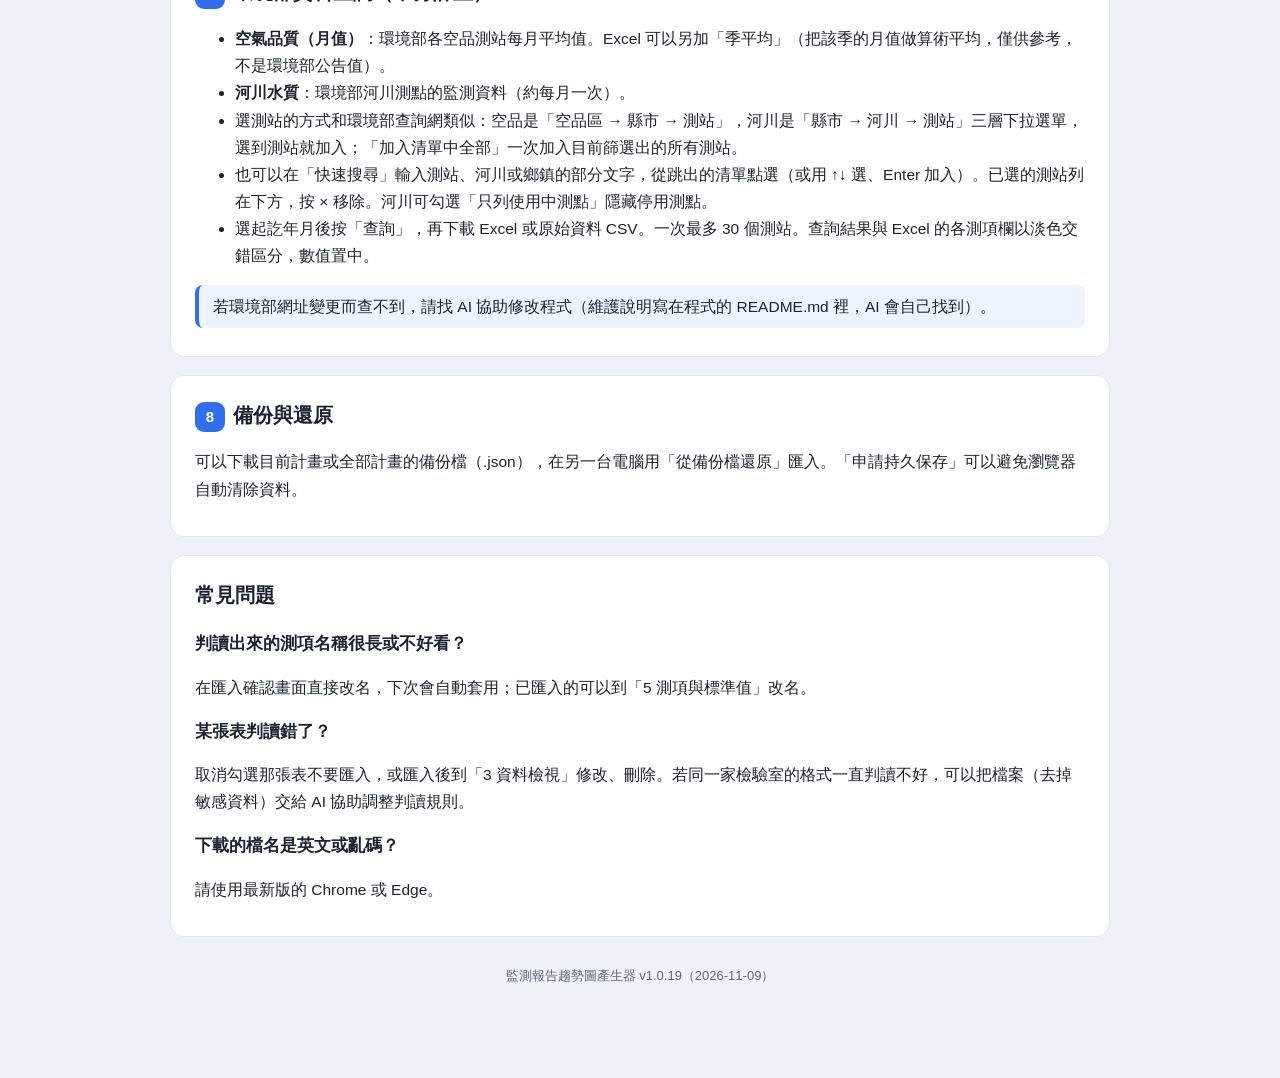
==== commit 4fd5371d: "v1.0.19" ====
--- a/使用說明.html
+++ b/使用說明.html
@@ -156,6 +156,7 @@
     <li><b>長條圖／折線圖</b>（v1.0.16）：「圖形」可選折線圖，四種圖都適用，Excel 圖表也跟著變折線圖。各測站並列時前 12 站用實線、不同顏色與標記符號（●■▲◆✕＋）區分，第 13 站起短虛線、第 19 站起點線；標準值仍是紅／藍虛線、沒有標記。ND 等沒有數值的那一次線會斷開。測站顏色最多 24 色不重複，每個測站在每張圖都是同一個顏色。</li>
     <li><b>測站在圖上顯示的名稱</b>（v1.0.16）：測站旁的「圖上顯示名稱…」可以替測站填一個簡短的圖上名稱（例如「水深15m第2點 中間處」→「水深15-02中」），標題、圖例、Excel 圖表都用這個名稱；資料與報告表格不變。不可和其他測站重複。</li>
     <li><b>標準值文字</b>：預設只寫「標準值 75 μg/m<sup>3</sup>」；各測站標準不同時，若要在後面寫出適用測站，勾「文字：顯示與大小」裡的「標準值後面寫適用測站」。</li>
+    <li><b>標準值超出 Y 軸範圍</b>（v1.0.19）：取消「Y 軸範圍包含標準值」後，超出資料範圍的標準值不畫線；預設什麼都不顯示，勾「仍寫出『標準值 XX』」就在圖上方只寫文字（不畫線）。</li>
     <li><b>無標準值</b>（v1.0.16）：勾「沒有標準值的測項標示『無標準值』」，沒有標準值的圖會在繪圖區左上角寫「無標準值」（被長條擋住時寫在圖上方）；不勾＝有標準值的照常顯示、沒有的什麼都不寫。</li>
     <li><b>上下標</b>（v1.0.16）：PM<sub>10</sub>、PM<sub>2.5</sub>、SO<sub>2</sub>、NO<sub>2</sub>、NO<sub>x</sub>、O<sub>3</sub>、NH<sub>3</sub> 等化學式的數字、BOD<sub>5</sub> 的 5、噪音 L<sub>eq</sub>、L<sub>max</sub>、L<sub>日</sub>／L<sub>晚</sub>／L<sub>夜</sub>、L<sub>10</sub> 等、振動 L<sub>V10</sub> 自動下標，單位 μg/m<sup>3</sup> 的 3 上標，離子電荷上標（SO<sub>4</sub><sup>2-</sup>、PO<sub>4</sub><sup>3-</sup>、NH<sub>4</sub><sup>+</sup>、Ca<sup>2+</sup>；NO<sub>3</sub>-N 的「-N」不算電荷）（圖上、網頁圖名、Excel 圖表標題）。測站名稱不套用。</li>
     <li><b>測項順序</b>（v1.0.16）：測項旁的「調整順序…」可以用「最前／▲／▼」或直接拖曳（滑鼠按住整列、手機按住左邊的 ⠿）排順序（例如照報告：TSP、PM<sub>10</sub>、CO…），圖、拼成大圖的格子、Excel 都照這個順序；每個監測類別各記一份，「恢復預設順序」可還原。</li>
@@ -199,7 +200,7 @@
   <h3>下載的檔名是英文或亂碼？</h3>
   <p>請使用最新版的 Chrome 或 Edge。</p>
 </section>
-<footer>監測報告趨勢圖產生器 v1.0.18（2026-11-09）</footer>
+<footer>監測報告趨勢圖產生器 v1.0.19（2026-11-09）</footer>
 </main>
 </body>
 </html>
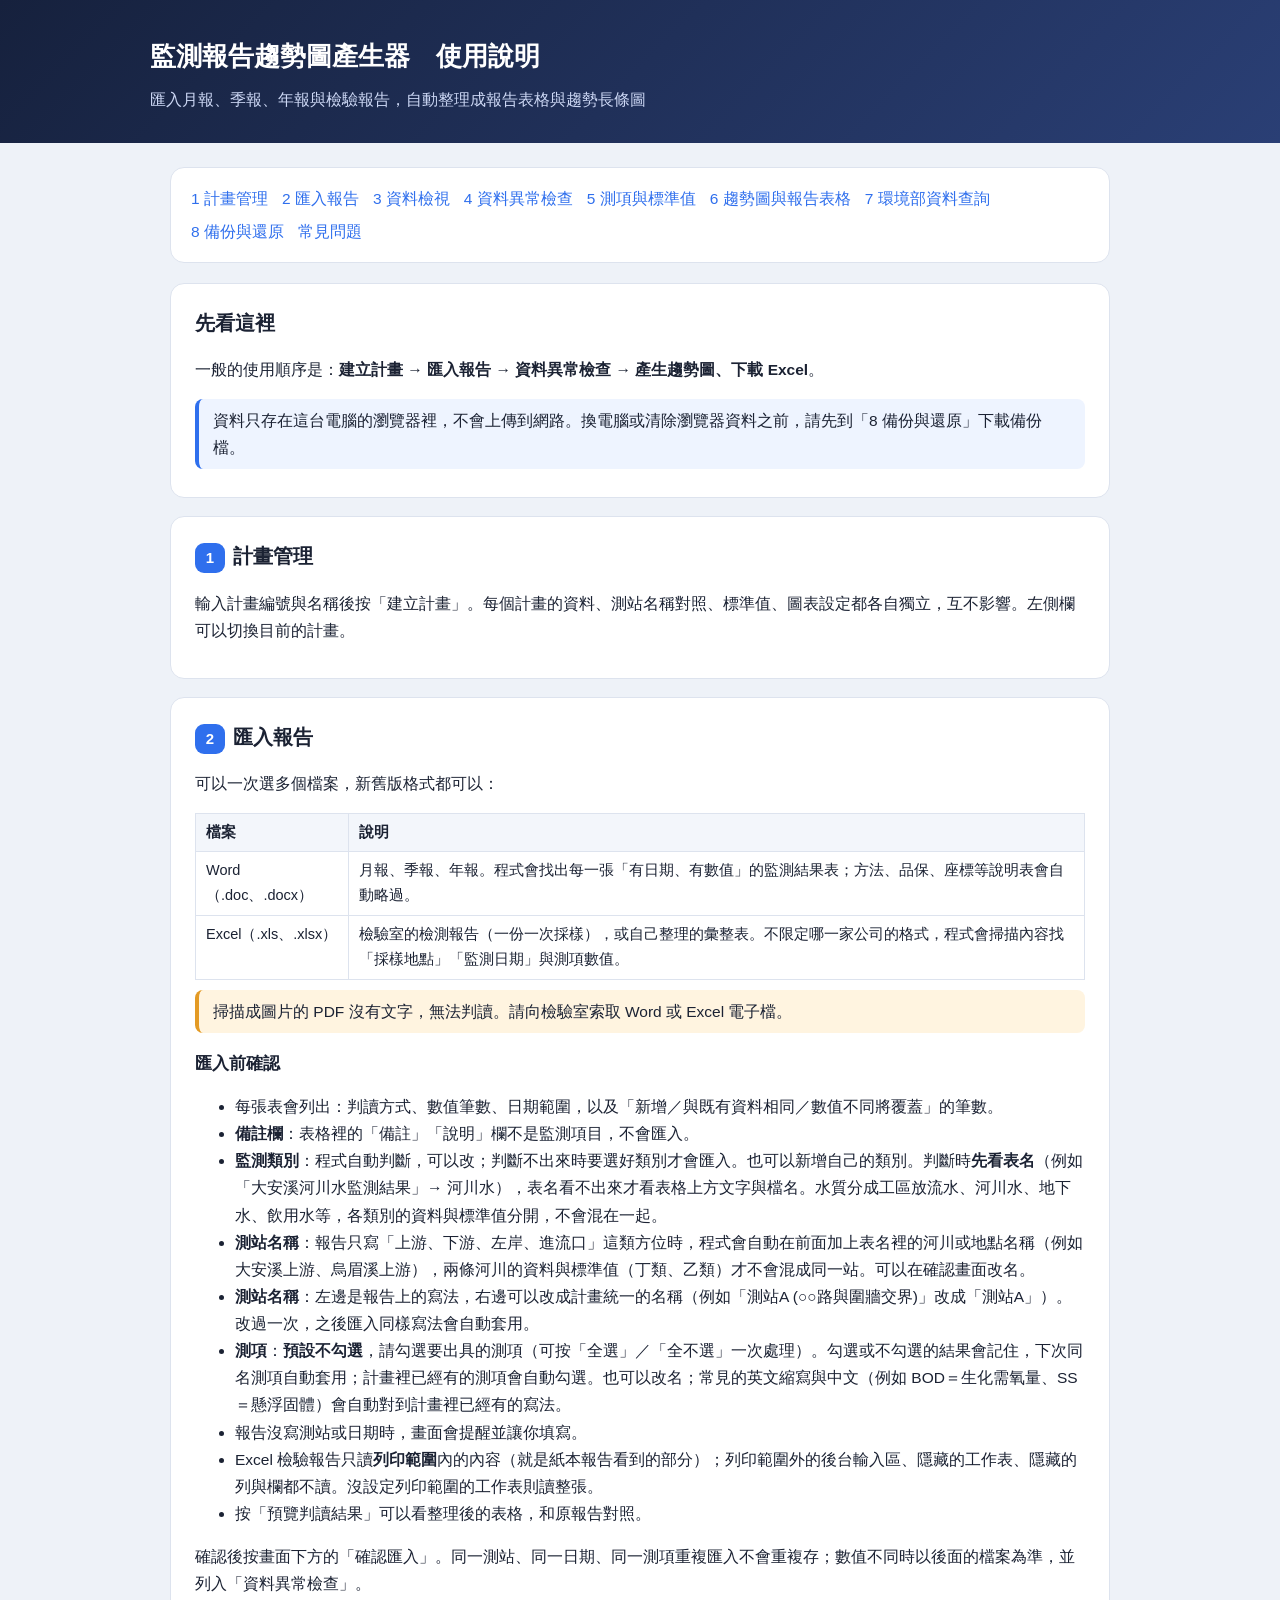
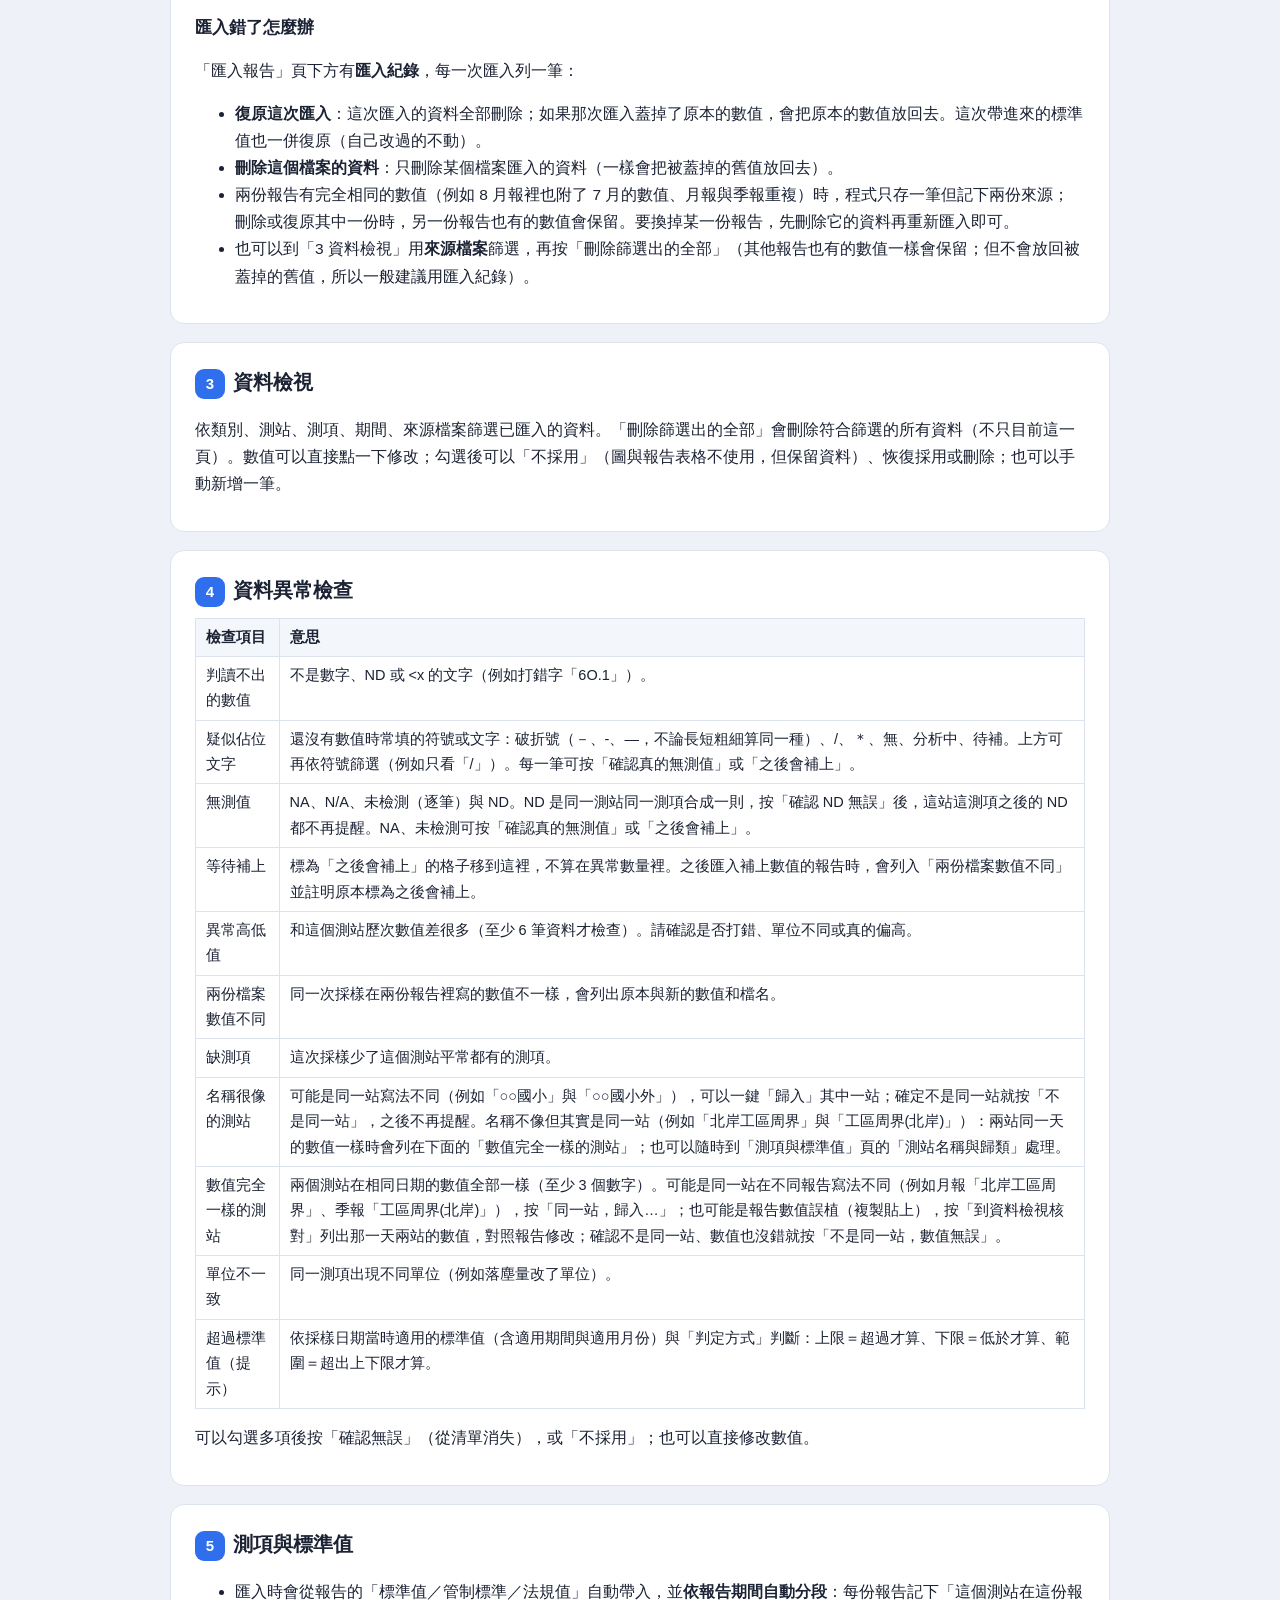
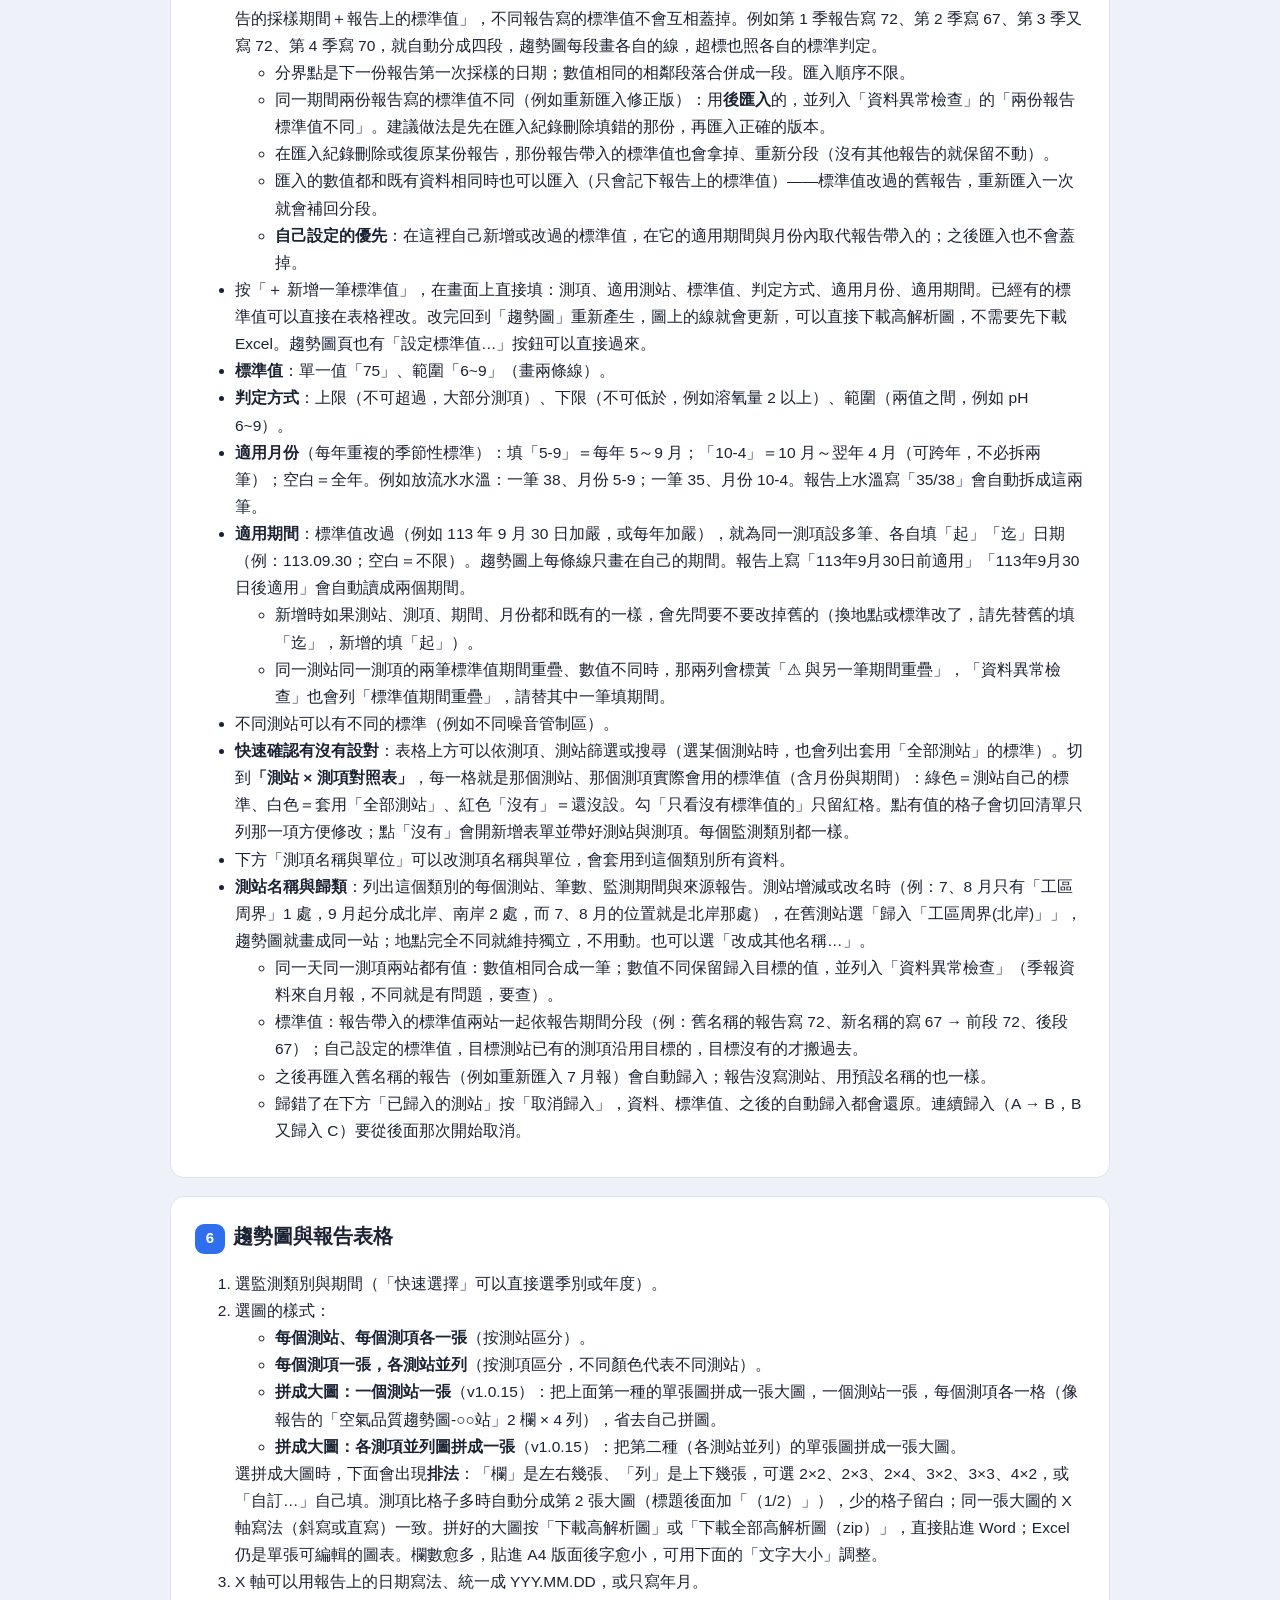
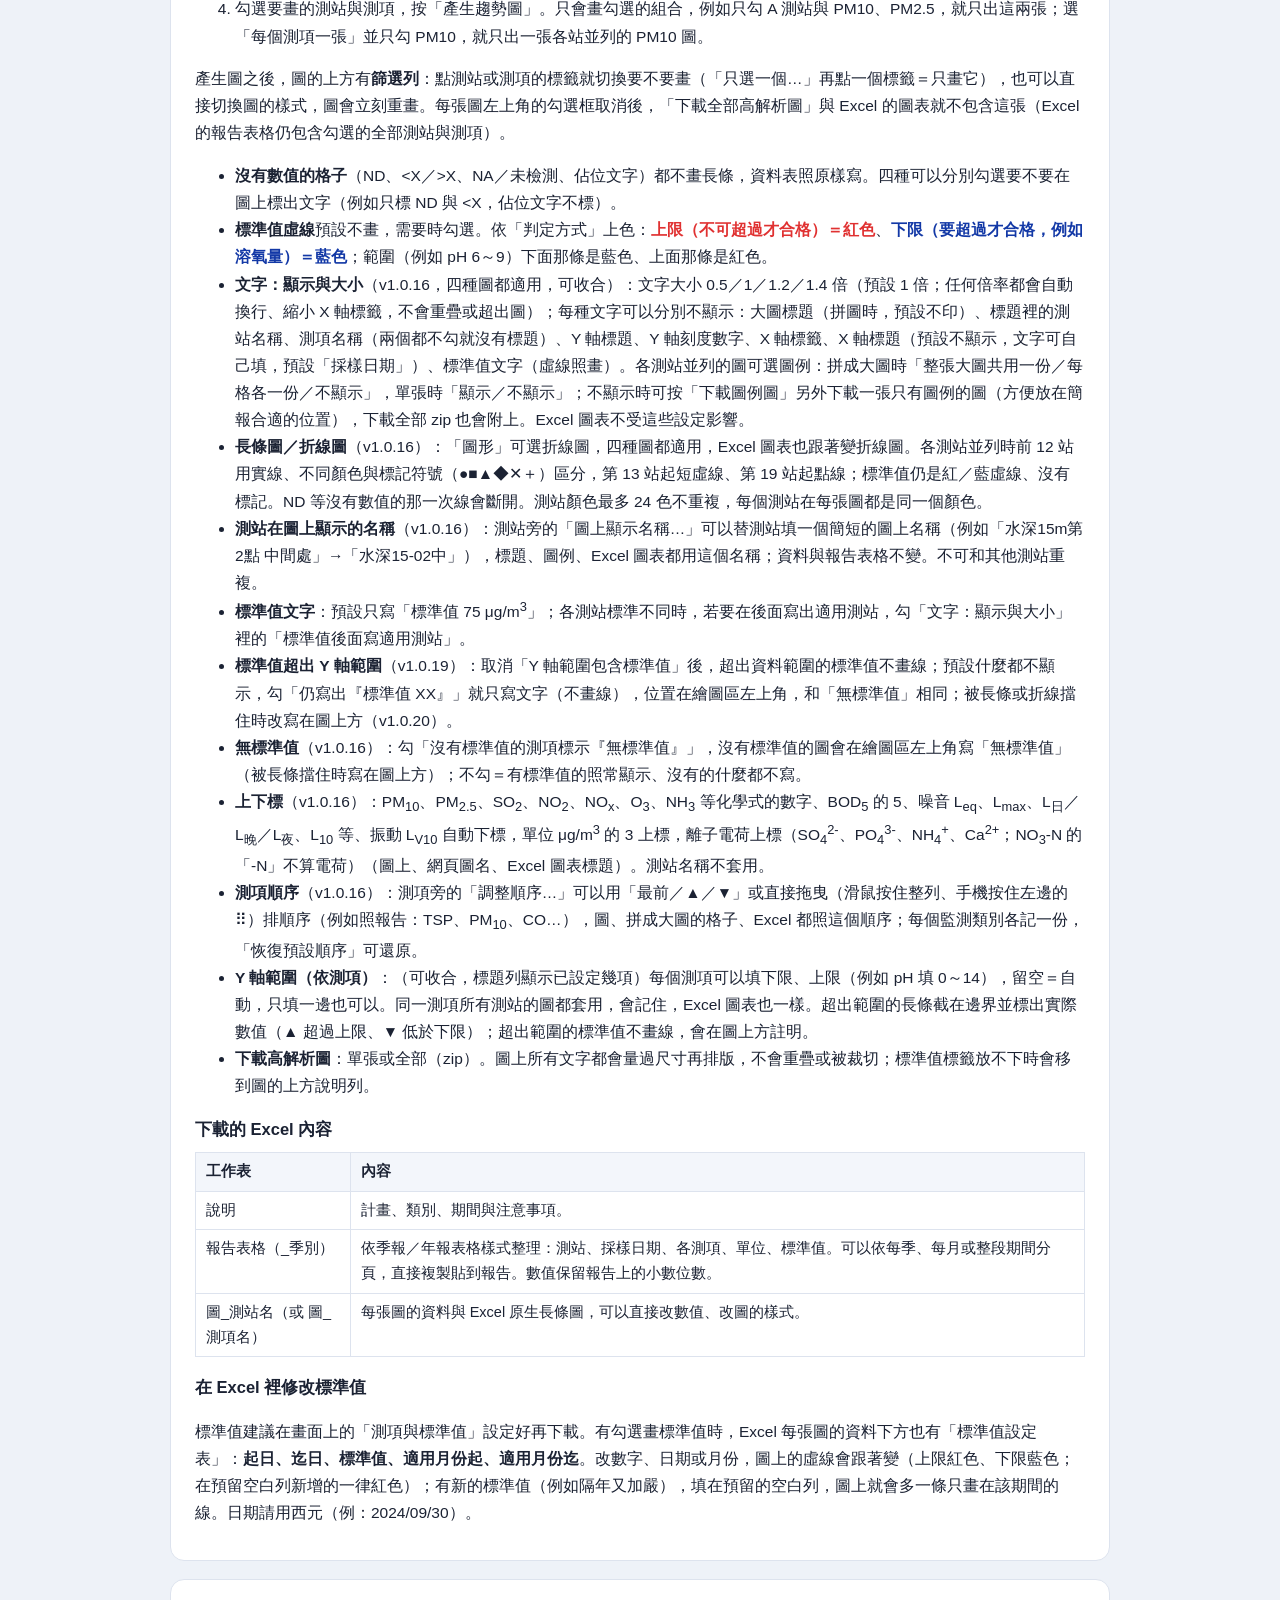
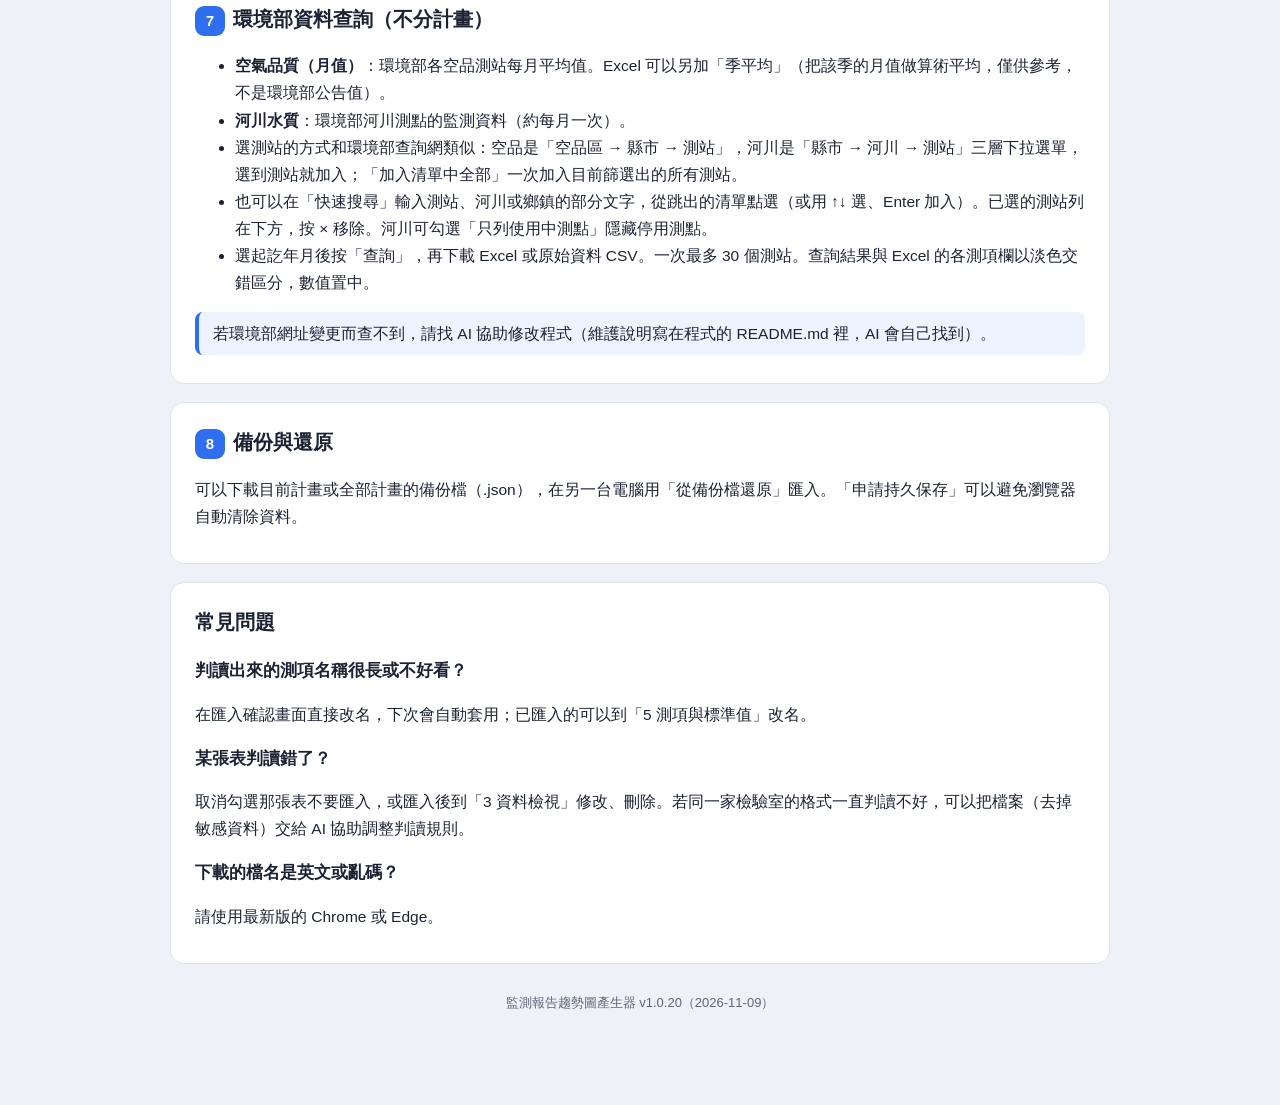
==== commit 6d17c4a3: "v1.0.20" ====
--- a/使用說明.html
+++ b/使用說明.html
@@ -156,7 +156,7 @@
     <li><b>長條圖／折線圖</b>（v1.0.16）：「圖形」可選折線圖，四種圖都適用，Excel 圖表也跟著變折線圖。各測站並列時前 12 站用實線、不同顏色與標記符號（●■▲◆✕＋）區分，第 13 站起短虛線、第 19 站起點線；標準值仍是紅／藍虛線、沒有標記。ND 等沒有數值的那一次線會斷開。測站顏色最多 24 色不重複，每個測站在每張圖都是同一個顏色。</li>
     <li><b>測站在圖上顯示的名稱</b>（v1.0.16）：測站旁的「圖上顯示名稱…」可以替測站填一個簡短的圖上名稱（例如「水深15m第2點 中間處」→「水深15-02中」），標題、圖例、Excel 圖表都用這個名稱；資料與報告表格不變。不可和其他測站重複。</li>
     <li><b>標準值文字</b>：預設只寫「標準值 75 μg/m<sup>3</sup>」；各測站標準不同時，若要在後面寫出適用測站，勾「文字：顯示與大小」裡的「標準值後面寫適用測站」。</li>
-    <li><b>標準值超出 Y 軸範圍</b>（v1.0.19）：取消「Y 軸範圍包含標準值」後，超出資料範圍的標準值不畫線；預設什麼都不顯示，勾「仍寫出『標準值 XX』」就在圖上方只寫文字（不畫線）。</li>
+    <li><b>標準值超出 Y 軸範圍</b>（v1.0.19）：取消「Y 軸範圍包含標準值」後，超出資料範圍的標準值不畫線；預設什麼都不顯示，勾「仍寫出『標準值 XX』」就只寫文字（不畫線），位置在繪圖區左上角，和「無標準值」相同；被長條或折線擋住時改寫在圖上方（v1.0.20）。</li>
     <li><b>無標準值</b>（v1.0.16）：勾「沒有標準值的測項標示『無標準值』」，沒有標準值的圖會在繪圖區左上角寫「無標準值」（被長條擋住時寫在圖上方）；不勾＝有標準值的照常顯示、沒有的什麼都不寫。</li>
     <li><b>上下標</b>（v1.0.16）：PM<sub>10</sub>、PM<sub>2.5</sub>、SO<sub>2</sub>、NO<sub>2</sub>、NO<sub>x</sub>、O<sub>3</sub>、NH<sub>3</sub> 等化學式的數字、BOD<sub>5</sub> 的 5、噪音 L<sub>eq</sub>、L<sub>max</sub>、L<sub>日</sub>／L<sub>晚</sub>／L<sub>夜</sub>、L<sub>10</sub> 等、振動 L<sub>V10</sub> 自動下標，單位 μg/m<sup>3</sup> 的 3 上標，離子電荷上標（SO<sub>4</sub><sup>2-</sup>、PO<sub>4</sub><sup>3-</sup>、NH<sub>4</sub><sup>+</sup>、Ca<sup>2+</sup>；NO<sub>3</sub>-N 的「-N」不算電荷）（圖上、網頁圖名、Excel 圖表標題）。測站名稱不套用。</li>
     <li><b>測項順序</b>（v1.0.16）：測項旁的「調整順序…」可以用「最前／▲／▼」或直接拖曳（滑鼠按住整列、手機按住左邊的 ⠿）排順序（例如照報告：TSP、PM<sub>10</sub>、CO…），圖、拼成大圖的格子、Excel 都照這個順序；每個監測類別各記一份，「恢復預設順序」可還原。</li>
@@ -200,7 +200,7 @@
   <h3>下載的檔名是英文或亂碼？</h3>
   <p>請使用最新版的 Chrome 或 Edge。</p>
 </section>
-<footer>監測報告趨勢圖產生器 v1.0.19（2026-11-09）</footer>
+<footer>監測報告趨勢圖產生器 v1.0.20（2026-11-09）</footer>
 </main>
 </body>
 </html>
